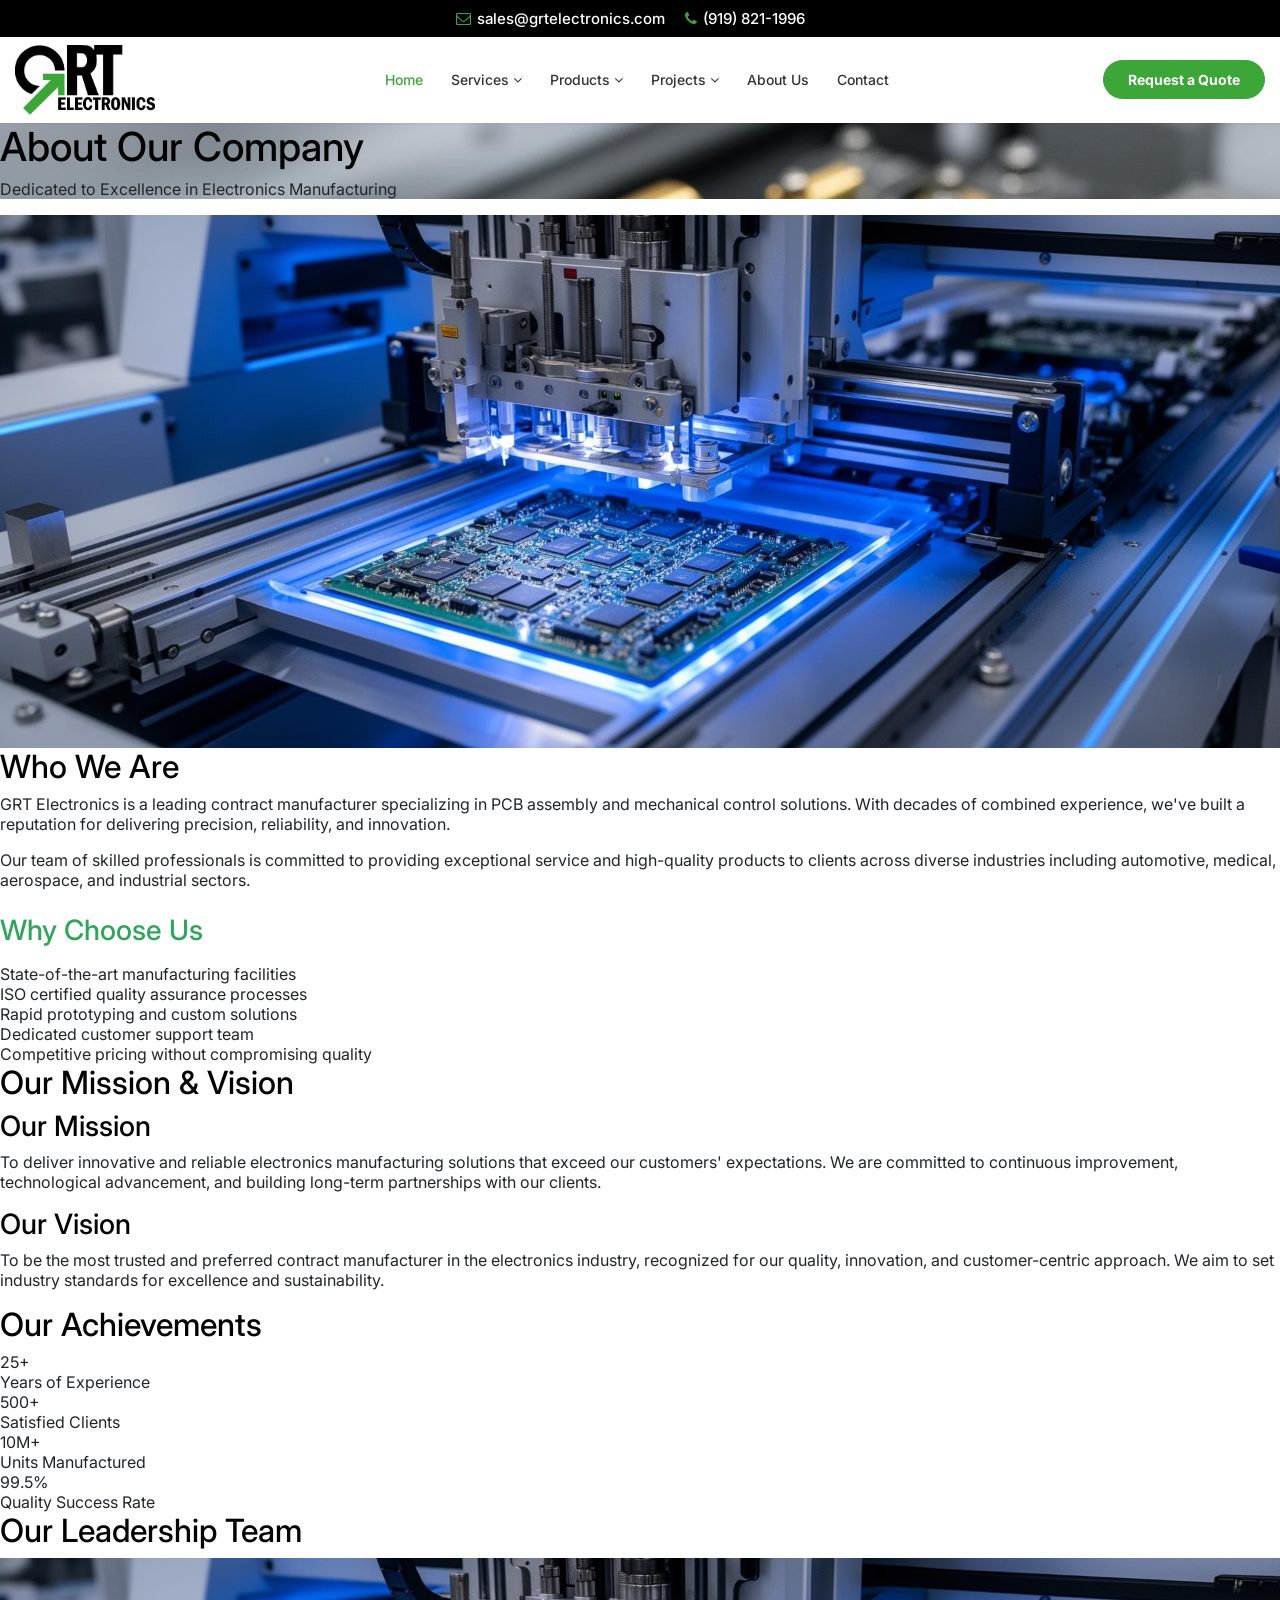
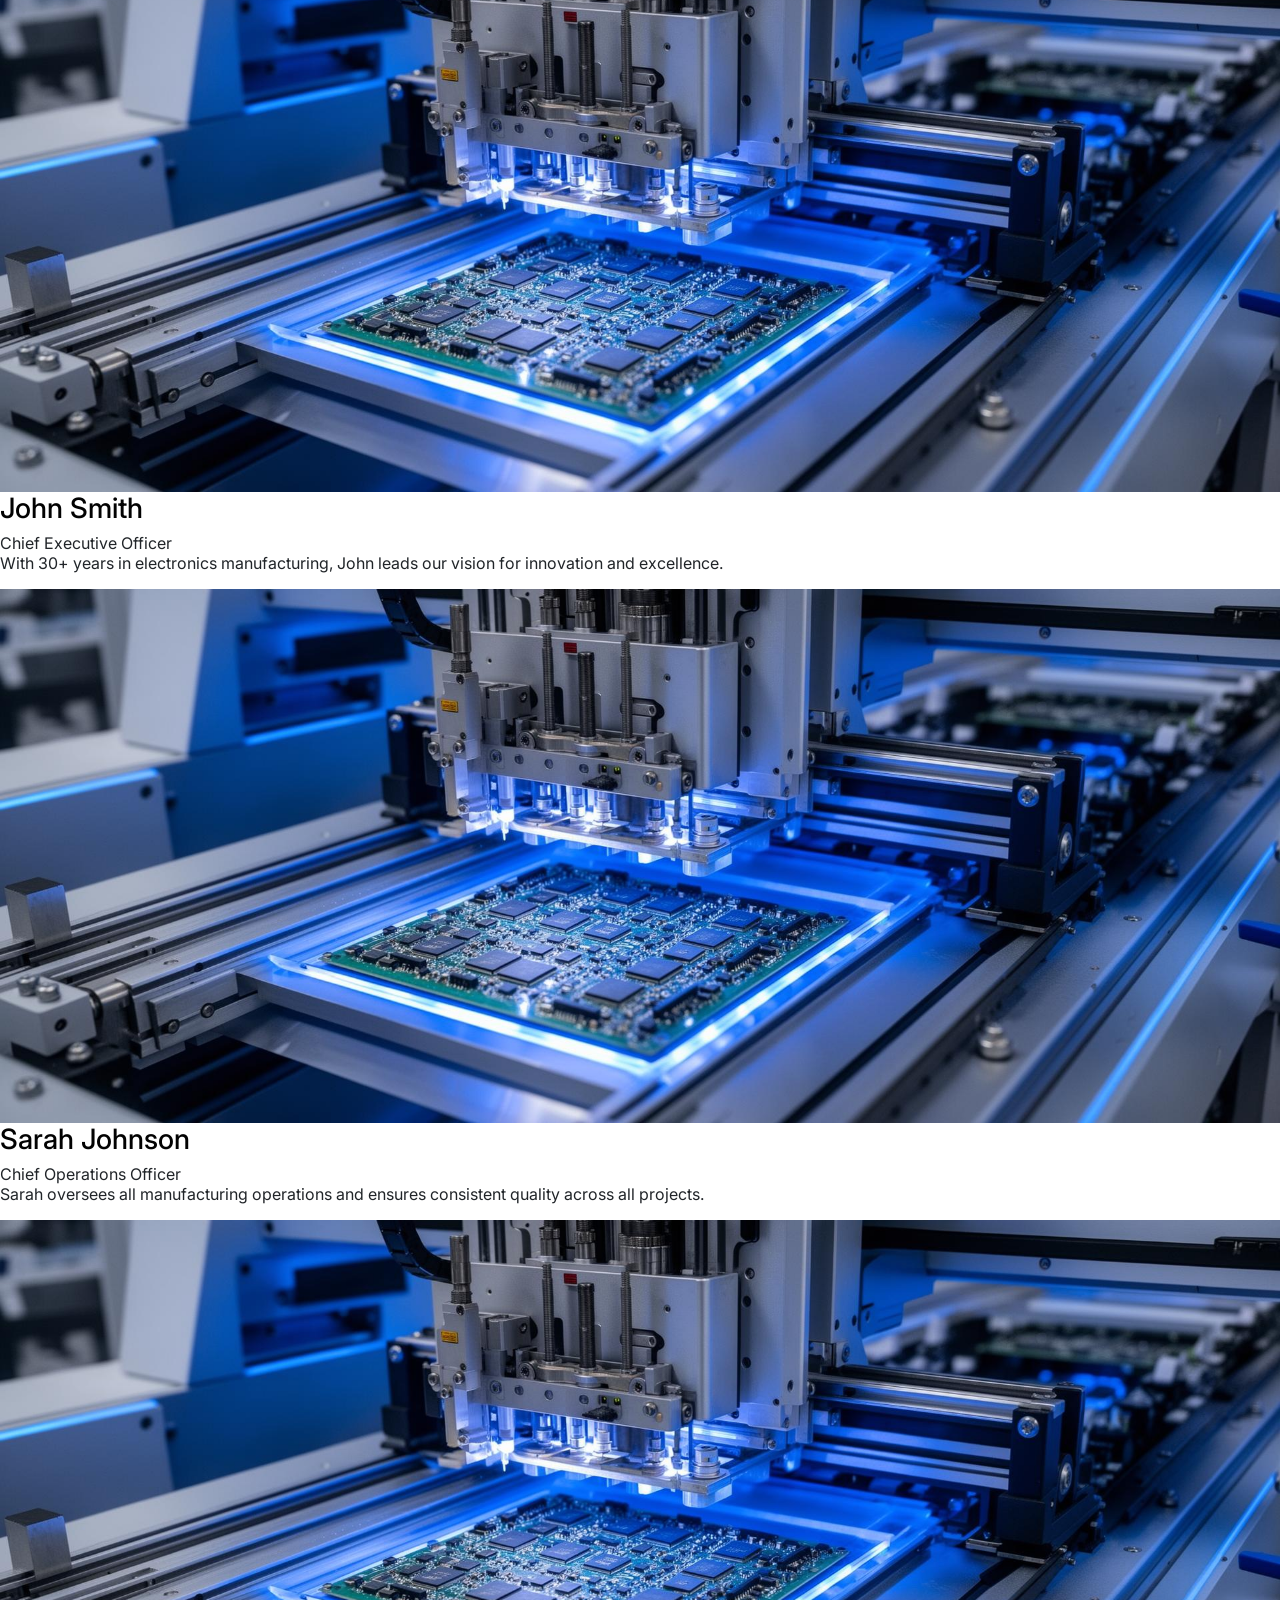
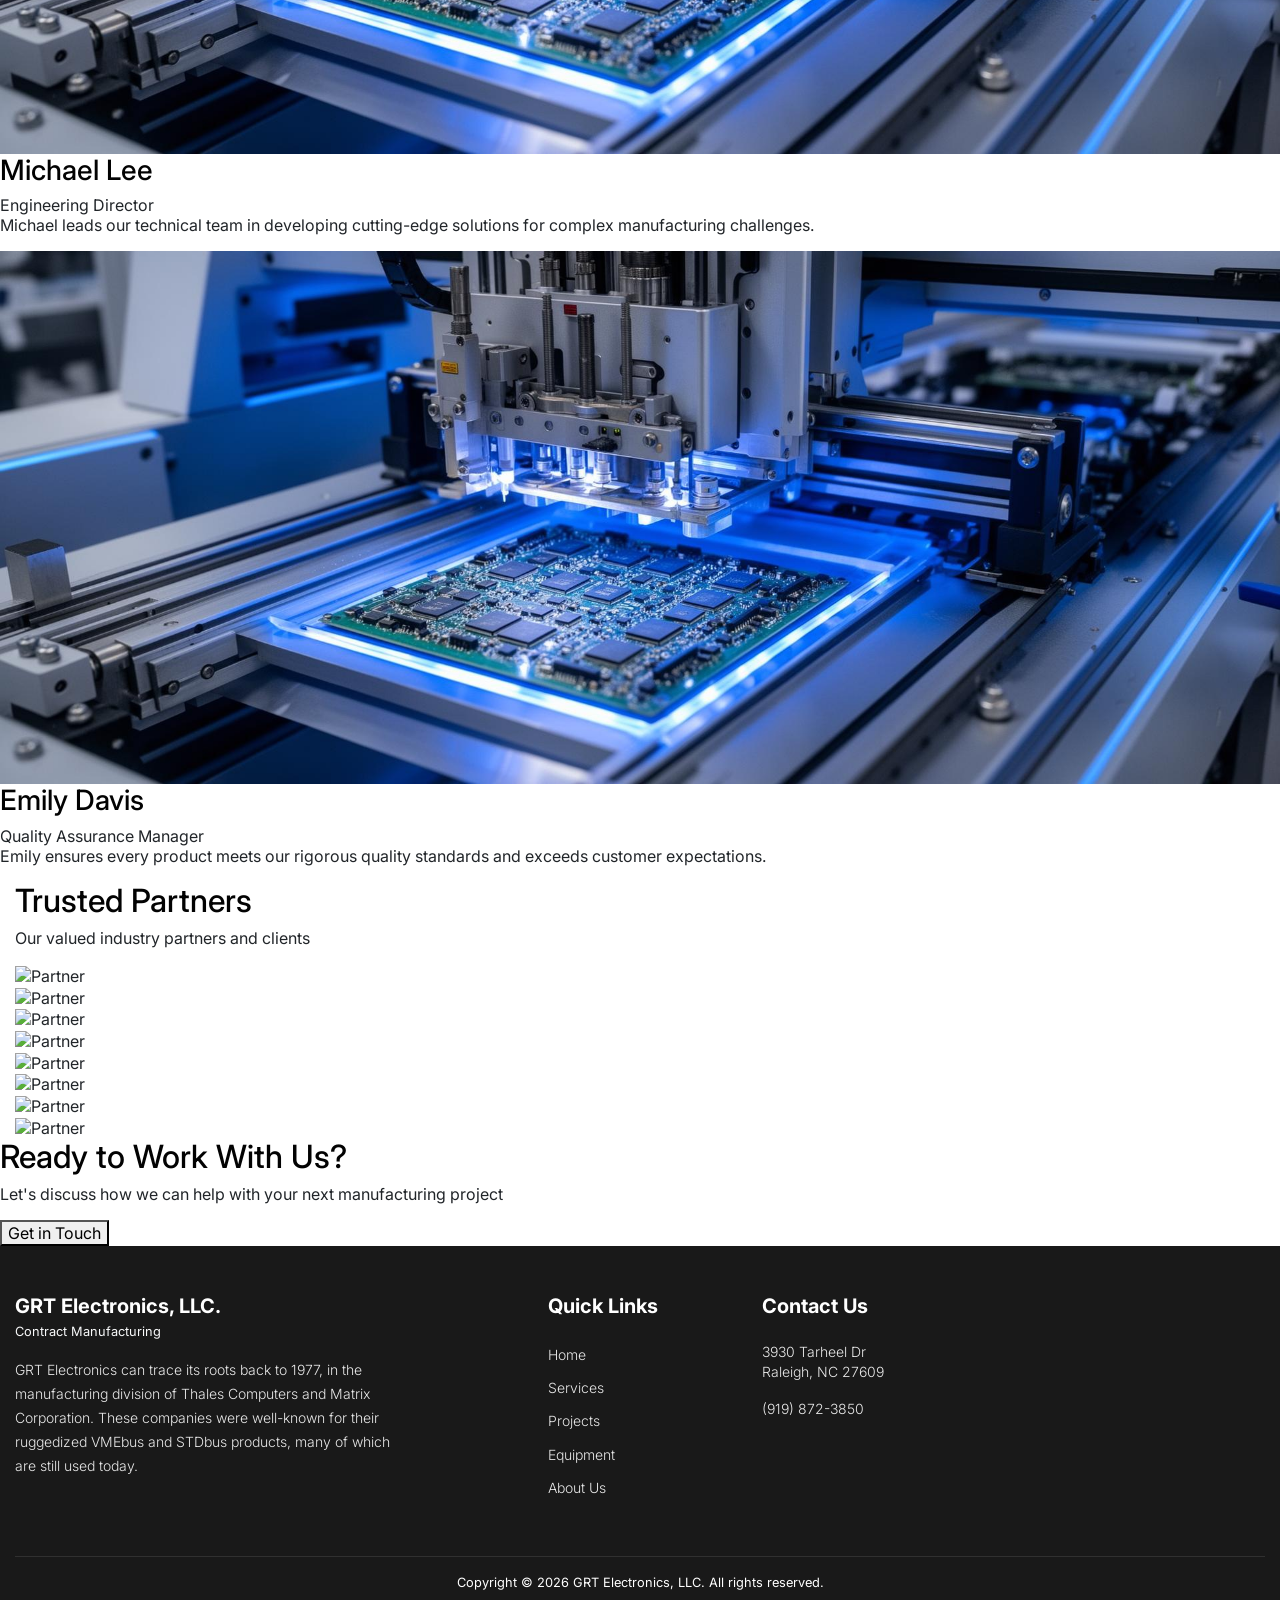
==== about.html @ 33697b23 "pages update" ====
<!DOCTYPE html>
<html lang="en">
<head>
  <meta charset="utf-8">
  <meta http-equiv="X-UA-Compatible" content="IE=edge">
  <meta name="viewport" content="width=device-width, initial-scale=1">
  <title>GRT Electronics - Contract Manufacturing</title>

  <link href="https://fonts.googleapis.com/css2?family=Figtree:ital,wght@0,300..900;1,300..900&display=swap"
    rel="stylesheet">

  <link href="https://unpkg.com/aos@2.3.1/dist/aos.css" rel="stylesheet">

  <link
    href="https://fonts.googleapis.com/css2?family=Inter:ital,opsz,wght@0,14..32,100..900;1,14..32,100..900&display=swap"
    rel="stylesheet">

  <link href="https://maxcdn.bootstrapcdn.com/bootstrap/4.0.0/css/bootstrap.min.css" rel="stylesheet">
  <link rel="stylesheet" href="https://maxcdn.bootstrapcdn.com/font-awesome/4.7.0/css/font-awesome.min.css">
  <link rel="stylesheet" type="text/css" href="https://cdn.jsdelivr.net/npm/slick-carousel@1.8.1/slick/slick.css" />
  <link rel="stylesheet" type="text/css"
    href="https://cdn.jsdelivr.net/npm/slick-carousel@1.8.1/slick/slick-theme.css" />
  <link href="assets/css/style.css" rel="stylesheet">
  <link href="assets/css/responsive.css" rel="stylesheet">
  <link href="assets/css/about.css" rel="stylesheet">

</head>
<body>
    <!-- Navigation -->
      <!-- Start header -->
  <header id="header" class="bg-white shadow-sm sticky-top">
    <div class="topbar">
      <div class="container">
        <div class="row">
          <div class="col-md-12 topbar_left_side">
            <ul class="d-flex justify-content-start">
              <li>
                <a href="#"><i class="fa fa-envelope-o" aria-hidden="true"></i> sales@grtelectronics.com</a>
              </li>
              <li>
                <a href="#"><i class="fa fa-phone" aria-hidden="true"></i> (919) 821-1996</a>
              </li>
            </ul>
          </div>
          <!-- <div class="col-md-4 d-flex justify-content-end topbar_right_side">
            <a href="#" class="">Contact Us</a>
          </div> -->
        </div>
      </div>
    </div>
    <div class="container">
      <nav class="navbar navbar-expand-lg navbar-light py-2">
        <a class="navbar-brand d-flex align-items-center p-0" href="#">
          <img src="assets/images/GRTELECTRONICSlogo.jpg" width="140" height="auto" />
        </a>
        <button class="navbar-toggler" type="button" data-toggle="collapse" data-target="#navbarNav">
          <span class="navbar-toggler-icon"></span>
        </button>
        <div class="collapse navbar-collapse" id="navbarNav">
          <ul class="navbar-nav mx-auto">
            <li class="nav-item active"><a class="nav-link" href="/">Home</a></li>
            <li class="nav-item"><a class="nav-link" href="#">Services <i class="fa fa-angle-down"></i></a></li>
            <li class="nav-item"><a class="nav-link" href="#">Products <i class="fa fa-angle-down"></i></a></li>
            <li class="nav-item"><a class="nav-link" href="#">Projects <i class="fa fa-angle-down"></i></a></li>
            <li class="nav-item"><a class="nav-link" href="/about.html">About Us</a></li>
            <li class="nav-item"><a class="nav-link" href="/contact.html">Contact</a></li>
          </ul>
          <div class="form-inline mt-2 mt-lg-0">
            <a href="#" class="btn btn-success btn-sm px-4 py-2 font-weight-bold shadow-sm custom-btn">Request
              a
              Quote</a>
          </div>
        </div>
      </nav>
    </div>
  </header>
  <!-- End Header -->

    <!-- Hero Section -->
    <section class="hero" style="background-image: url('assets/images/pcb-assembly-1.jpg');">
        <div class="hero-content">
            <h1>About Our Company</h1>
            <p>Dedicated to Excellence in Electronics Manufacturing</p>
        </div>
    </section>

    <!-- About Description Section -->
    <section class="about-description" id="about">
        <img src="assets/images/pcb-assembly-2.jpg" alt="Company office">
        <div class="about-description-content">
            <h2>Who We Are</h2>
            <p>GRT Electronics is a leading contract manufacturer specializing in PCB assembly and mechanical control solutions. With decades of combined experience, we've built a reputation for delivering precision, reliability, and innovation.</p>
            <p>Our team of skilled professionals is committed to providing exceptional service and high-quality products to clients across diverse industries including automotive, medical, aerospace, and industrial sectors.</p>
            <h3 style="color: #2fa55a; margin-top: 1.5rem; margin-bottom: 1rem;">Why Choose Us</h3>
            <ul>
                <li>State-of-the-art manufacturing facilities</li>
                <li>ISO certified quality assurance processes</li>
                <li>Rapid prototyping and custom solutions</li>
                <li>Dedicated customer support team</li>
                <li>Competitive pricing without compromising quality</li>
            </ul>
        </div>
    </section>

    <!-- Mission & Vision Section -->
    <section class="mission-vision" id="mission">
        <h2 class="section-title">Our Mission & Vision</h2>
        <div class="mission-vision-container">
            <div class="mission-card">
                <h3>Our Mission</h3>
                <p>To deliver innovative and reliable electronics manufacturing solutions that exceed our customers' expectations. We are committed to continuous improvement, technological advancement, and building long-term partnerships with our clients.</p>
            </div>
            <div class="vision-card">
                <h3>Our Vision</h3>
                <p>To be the most trusted and preferred contract manufacturer in the electronics industry, recognized for our quality, innovation, and customer-centric approach. We aim to set industry standards for excellence and sustainability.</p>
            </div>
        </div>
    </section>

    <!-- Stats Section -->
    <section class="stats">
        <h2 class="section-title">Our Achievements</h2>
        <div class="stats-container">
            <div class="stat-card">
                <div class="stat-number">25+</div>
                <div class="stat-label">Years of Experience</div>
            </div>
            <div class="stat-card">
                <div class="stat-number">500+</div>
                <div class="stat-label">Satisfied Clients</div>
            </div>
            <div class="stat-card">
                <div class="stat-number">10M+</div>
                <div class="stat-label">Units Manufactured</div>
            </div>
            <div class="stat-card">
                <div class="stat-number">99.5%</div>
                <div class="stat-label">Quality Success Rate</div>
            </div>
        </div>
    </section>

    <!-- Team Section -->
    <section class="team" id="team">
        <div class="team-container">
            <h2 class="section-title">Our Leadership Team</h2>
            <div class="team-grid">
                <div class="team-member">
                    <div class="team-member-image">
                        <img src="assets/images/pcb-assembly-2.jpg" alt="John Smith">
                    </div>
                    <h3>John Smith</h3>
                    <div class="team-member-role">Chief Executive Officer</div>
                    <p class="team-member-bio">With 30+ years in electronics manufacturing, John leads our vision for innovation and excellence.</p>
                </div>
                <div class="team-member">
                    <div class="team-member-image">
                        <img src="assets/images/pcb-assembly-2.jpg" alt="Sarah Johnson">
                    </div>
                    <h3>Sarah Johnson</h3>
                    <div class="team-member-role">Chief Operations Officer</div>
                    <p class="team-member-bio">Sarah oversees all manufacturing operations and ensures consistent quality across all projects.</p>
                </div>
                <div class="team-member">
                    <div class="team-member-image">
                        <img src="assets/images/pcb-assembly-2.jpg" alt="Michael Lee">
                    </div>
                    <h3>Michael Lee</h3>
                    <div class="team-member-role">Engineering Director</div>
                    <p class="team-member-bio">Michael leads our technical team in developing cutting-edge solutions for complex manufacturing challenges.</p>
                </div>
                <div class="team-member">
                    <div class="team-member-image">
                        <img src="assets/images/pcb-assembly-2.jpg" alt="Emily Davis">
                    </div>
                    <h3>Emily Davis</h3>
                    <div class="team-member-role">Quality Assurance Manager</div>
                    <p class="team-member-bio">Emily ensures every product meets our rigorous quality standards and exceeds customer expectations.</p>
                </div>
            </div>
        </div>
    </section>
     <!-- Logo Slider Section -->
        <section class="logo-slider-section">
            <div class="container">
                <h2>Trusted Partners</h2>
                <p class="section-subtitle">Our valued industry partners and clients</p>
                <div class="logo-slider-container">
                    <div class="logo-slider">
                        <div><img src="https://encrypted-tbn0.gstatic.com/images?q=tbn:ANd9GcSZ584acfWMPuHP7nRm1z5_Yt5zLmKyGrANsQ&s" alt="Partner"></div>
                        <div><img src="https://encrypted-tbn0.gstatic.com/images?q=tbn:ANd9GcSZ584acfWMPuHP7nRm1z5_Yt5zLmKyGrANsQ&s" alt="Partner"></div>
                        <div><img src="https://encrypted-tbn0.gstatic.com/images?q=tbn:ANd9GcSZ584acfWMPuHP7nRm1z5_Yt5zLmKyGrANsQ&s" alt="Partner"></div>
                        <div><img src="https://encrypted-tbn0.gstatic.com/images?q=tbn:ANd9GcSZ584acfWMPuHP7nRm1z5_Yt5zLmKyGrANsQ&s" alt="Partner"></div>
                        <div><img src="https://encrypted-tbn0.gstatic.com/images?q=tbn:ANd9GcSZ584acfWMPuHP7nRm1z5_Yt5zLmKyGrANsQ&s" alt="Partner"></div>
                        <div><img src="https://encrypted-tbn0.gstatic.com/images?q=tbn:ANd9GcSZ584acfWMPuHP7nRm1z5_Yt5zLmKyGrANsQ&s" alt="Partner"></div>
                        <div><img src="https://encrypted-tbn0.gstatic.com/images?q=tbn:ANd9GcSZ584acfWMPuHP7nRm1z5_Yt5zLmKyGrANsQ&s" alt="Partner"></div>
                        <div><img src="https://encrypted-tbn0.gstatic.com/images?q=tbn:ANd9GcSZ584acfWMPuHP7nRm1z5_Yt5zLmKyGrANsQ&s" alt="Partner"></div>
                    </div>
                </div>
            </div>
        </section>

    <!-- CTA Section -->
    <section class="cta-section" id="contact">
        <h2>Ready to Work With Us?</h2>
        <p>Let's discuss how we can help with your next manufacturing project</p>
        <button class="cta-button-white">Get in Touch</button>
    </section>

    <!-- Footer -->
     <!-- Start footer -->
  <footer id="footer" class="text-white pt-5">
    <div class="container" style="position: relative;">
      <div class="row">
        <div class="col-md-4 mb-4">
          <h5 class="font-weight-bold text-white mb-1">GRT Electronics, LLC.</h5>
          <p class="small text-light mb-3">Contract Manufacturing</p>
          <p class="footer-about-text">GRT Electronics can trace its roots back to 1977, in the
            manufacturing division of
            Thales Computers and
            Matrix Corporation. These companies were well-known for their ruggedized VMEbus and STDbus products, many of
            which are still used today.</p>
        </div>
        <div class="col-md-2 offset-md-1 mb-4">
          <h5 class="font-weight-bold text-white mb-4">Quick Links</h5>
          <ul class="list-unstyled small footer-links" style="line-height:1.8;">
            <li><a href="#" class="text-white ">Home</a></li>
            <li><a href="#" class="text-white  ">Services</a></li>
            <li><a href="#" class="text-white ">Projects</a></li>
            <li><a href="#" class="text-white  ">Equipment</a></li>
            <li><a href="#" class="text-white ">About Us</a></li>
          </ul>
        </div>

        <div class="col-md-2 mb-4">
          <div class="cotact-widget">
            <h5 class="font-weight-bold text-white mb-4">Contact Us</h5>
            <address>
              3930 Tarheel Dr <br>Raleigh, NC 27609
            </address>
            <p class="text-light mb-0"><a href="tel: (919) 872-3850">(919) 872-3850</a></p>
          </div>
        </div>
        <div class="col-md-3 mb-4 text-center">
          <div class="iso-logo">
            <img
              src="https://www.bowemachine.com/wp-content/uploads/2016/11/AMTIVO_ISO_9001-2015_Quality_Management_Wide.png"
              width="100%" alt="">
          </div>
        </div>
      </div>
      <div class="mt-4 pt-3 pb-3 text-center" style="border-top: 1px solid rgba(255,255,255,0.1);">
        <p class="small mb-0" style="color: #fff;">Copyright &copy; 2026 GRT Electronics, LLC. All rights reserved.</p>
      </div>
    </div>
  </footer>
  <!-- End footer -->

  <script src="https://cdnjs.cloudflare.com/ajax/libs/jquery/3.6.0/jquery.min.js"></script>
  <script src="https://cdnjs.cloudflare.com/ajax/libs/popper.js/1.12.9/umd/popper.min.js"></script>
  <script src="https://maxcdn.bootstrapcdn.com/bootstrap/4.0.0/js/bootstrap.min.js"></script>
  <script src="https://unpkg.com/aos@2.3.1/dist/aos.js"></script>
  <script type="text/javascript" src="https://cdn.jsdelivr.net/npm/slick-carousel@1.8.1/slick/slick.min.js"></script>

    <script>
        // Smooth scroll animations using Intersection Observer
        const observerOptions = {
            threshold: 0.1,
            rootMargin: '0px 0px -100px 0px'
        };

        const observer = new IntersectionObserver((entries) => {
            entries.forEach((entry) => {
                if (entry.isIntersecting) {
                    entry.target.classList.add('in-view');
                }
            });
        }, observerOptions);

        // Observe all elements with scroll-animate class
        document.querySelectorAll('.scroll-animate').forEach((el) => {
            observer.observe(el);
        });

        // Add scroll-animate class to elements that should animate on scroll
       document.addEventListener('DOMContentLoaded', () => {
        const elementsToAnimate = document.querySelectorAll(`
            .about-description-content > *:not(h2),
            .team-member,
            .stat-card,
            .mission-card,
            .vision-card
        `);

        elementsToAnimate.forEach((el) => {
            if (!el.classList.contains('scroll-animate')) {
                el.classList.add('scroll-animate');
            }
        });
    });

        // Navigation link active state
        document.querySelectorAll('nav a').forEach((link) => {
            link.addEventListener('click', (e) => {
                document.querySelectorAll('nav a').forEach((l) => l.style.color = '#fff');
                link.style.color = '#2fa55a';
            });
        });
    </script>
     <script>
        // Initialize Slick Slider with Marquee Effect
        $(document).ready(function() {
            $('.logo-slider').slick({
                infinite: true,
                slidesToShow: 6,
                slidesToScroll: 1,
                autoplay: true,
                autoplaySpeed: 0,
                speed: 5000,
                cssEase: 'linear',
                arrows: false,
                dots: false,
                responsive: [
                    {
                        breakpoint: 1024,
                        settings: {
                            slidesToShow: 4
                        }
                    },
                    {
                        breakpoint: 768,
                        settings: {
                            slidesToShow: 3
                        }
                    },
                    {
                        breakpoint: 480,
                        settings: {
                            slidesToShow: 2
                        }
                    }
                ]
            });
        });

        // Intersection Observer for Fade-in Animation        

        document.querySelectorAll('.fade-in-up').forEach(el => {
            observer.observe(el);
        });
    </script>
</body>
</html>
---- assets/css/style.css ----
body,
html {
  font-size: 16px;
  line-height: 20px;
  overflow-x: hidden;
}

body * {
  outline: none;
}


a,
a:focus,
a:hover {
  text-decoration: none;
  outline: 0;
}


a {
  -webkit-transition: all .3s ease-in 0s;
  -moz-transition: all .3s ease-in 0s;
  -ms-transition: all .3s ease-in 0s;
  -o-transition: all .3s ease-in 0s;
  transition: all .3s ease-in 0s;
}

h1,
h2,
h3,
h4,
h5,
h6 {
  margin-top: 0;
  color: #020202;
}

img {
  max-width: 100%;
}

ul {
  list-style: none;
  padding-left: 0;
  margin-bottom: 0;
}

.container {
  max-width: 1280px;
}

body {
  /* font-family: "Figtree", sans-serif; */
  font-family: "Inter", sans-serif;
}

.text-success {
  color: #3ca638 !important;
}

.btn-success {
  background-color: #3ca638;
  border-color: #3ca638;
}

.bg-success {
  background-color: #3ca638 !important;
}

.main-slider .slick-slide {
  outline: none;
}

.topbar {
  background: #000;
  padding: 0px;
  position: relative;
}

.topbar_left_side ul li a {
  color: #fff;
  font-size: 15px;
  font-weight: 500;
}

.topbar_left_side ul li {
  margin-right: 20px;
}

.topbar_left_side {
  padding-top: 8px;
  padding-bottom: 8px;
  text-align: center;
  justify-content: center;
  display: flex;
}

.topbar_right_side a {
  background: #000000;
  color: #fff;
  display: flex;
  align-items: center;
  padding: 0px 20px;
  font-size: 14px;
}

.topbar_left_side ul li a i {
  color: #3ca638;
  margin-right: 2px;
}


nav.navbar {
  padding-left: 0;
  padding-right: 0;
}

.topbar_right_side a:hover {
  background: #3ca638;
}

.btn.custom-btn {
  border-radius: 30px;
  transition: all 0.3s ease;
}

.btn-outline-light.custom-btn:hover {
  background-color: #3ca638;
  border-color: #3ca638;
  color: #fff;
}

.slider-content p.lead {
  font-size: 18px;
  line-height: 26px;
  margin: 0 auto;
}

.pb-60 {
  padding-bottom: 60px;
}

.pt-60 {
  padding-top: 60px;
}

.text-muted {
  color: rgb(64, 64, 64) !important;
}

header#header {
  box-shadow: 0px 0px 3px rgb(0 0 0 / 12%);
}

.slider-item-bg {
  background-size: cover;
  background-position: center;
  padding: 180px 0;
  position: relative;
  min-height: calc(100vh - 85px);
  display: flex;
  align-items: center;
}

.slider-content h1 {
  color: #fff;
}

.slider-item-bg::after {
  content: '';
  position: absolute;
  top: 0;
  left: 0;
  right: 0;
  bottom: 0;
  background: rgba(0, 0, 0, 0.5);
}

.slider-content {
  position: relative;
  z-index: 2;
  max-width: 930px;
  text-align: center;
}

.card-icon-wrapper {
  display: inline-flex;
  align-items: center;
  justify-content: center;
  width: 64px;
  height: 64px;
  margin-bottom: 20px;
}

ul.check-list li {
  margin-bottom: 12px;
}

.partner-logo-box {
  background-color: white;
  padding: 8px 8px;
  font-weight: bold;
  border: 1px solid #f8f9fa;
  box-shadow: 0 1px 16px rgba(0, 0, 0, .025);
  border-radius: 12px;
  color: #555;
  min-height: 100px;
  display: flex;
  align-items: center;
  justify-content: center;
  margin-bottom: 12px;
}

.partner-item.slick-slide p {
  margin-bottom: 0;
  font-size: 16px;
  font-weight: 500;
  color: #000;
}

.project-card:hover {
  transform: translateY(-5px) !important;
  transition: transform 0.3s ease !important;
  box-shadow: 0 .5rem 1rem rgba(0, 0, 0, .15) !important;
}

.card {
  transition: transform 0.3s ease, box-shadow 0.3s ease;
}

.navbar-light .navbar-nav .nav-link {
  color: #333;
  font-weight: 500;
  font-size: 14px;
  margin: 0 6px;
}

.navbar-light .navbar-nav .nav-link:hover,
.navbar-light .navbar-nav .nav-item.active .nav-link {
  color: #3ca638;
}

.slick-prev:before,
.slick-next:before {
  display: none;
}

.slick-prev,
.slick-next {
  width: 40px;
  height: 40px;
  background: rgba(0, 0, 0, 0.3);
  border-radius: 50%;
  display: flex !important;
  align-items: center;
  justify-content: center;
  font-size: 24px;
}

.slick-prev:hover,
.slick-next:hover,
.slick-prev:focus,
.slick-next:focus {
  background: rgba(0, 0, 0, 0.6);
}

.slick-dots {
  bottom: 20px;
}

.slick-dots li button:before {
  color: white;
  font-size: 12px;
  opacity: 0.5;
}

.slick-dots li.slick-active button:before {
  color: #3ca638;
  opacity: 1;
}

.section-header h2 {
  font-size: 36px;
}

.slick-dots li {
  margin: 0 2px;
}

.service-card p {
  line-height: 22px;
  font-size: 15px;
}

.service-card h3 {
  font-size: 24px;
}

.service-card:hover {
  transform: translateY(-5px) !important;
  transition: all 0.3s !important;
  box-shadow: 0 .5rem 1rem rgba(0, 0, 0, .15) !important;
  /* background: #3ca638; */
}

/* .service-card:hover h3,
.service-card:hover p {
  color: #fff !important;
}

.service-card:hover i {
  color: #fff !important;
} */

.service-card {
  border-radius: 12px;
}

.project-card h3 {
  font-size: 24px;
}

.project-card p {
  font-size: 14px;
}

.project-card ul li {
  font-size: 14px;
  margin-bottom: 3px;
}

.project-card {
  border-radius: 12px;
  overflow: hidden;
}

.main-slider {
  margin-bottom: 0 !important;
}

.section-header p {
  line-height: 22px;
}

.electrical-image img {
  border-radius: 16px;
}

.electrical-content ul li {
  position: relative;
  padding-left: 16px;
  font-size: 15px;
}

.electrical-content ul li:before {
  height: 6px;
  width: 6px;
  border-radius: 50%;
  background-color: #3ca638;
  margin-right: 10px;
  content: "";
  position: absolute;
  left: 0;
  top: 6px;
}

/* .features-section {
  background: url(http://grtelectronics.com/WhiteCircuit.png);
  position: relative;
} */

.features-section:before {
  content: "";
  position: absolute;
  left: 0;
  right: 0;
  top: 0;
  bottom: 0;
  background: #000;
  opacity: 0.7;
}

.partners-slider .slick-track {
  display: flex !important;
  align-items: center !important;
}

.partners-slider img {
  max-width: 140px;
  margin: 0 auto;
  opacity: 0.6;
  filter: grayscale(100%);
  transition: all 0.3s ease;
}

.partners-slider img:hover {
  opacity: 1;
  filter: grayscale(0%);
}

.partners-slider .slick-slide {
  padding: 0 15px;
  outline: none;
}

.blog-grid h3 {
  font-size: 24px;
}

.blog-grid {
  border-radius: 12px;
}

.blog-grid:hover {
  transform: translateY(-5px) !important;
  transition: all 0.3s !important;
  box-shadow: 0 .5rem 1rem rgba(0, 0, 0, .15) !important;
  /* background: #3ca638; */
}

.blog-grid p {
  font-size: 14px;
}

.features-section h3 {
  font-size: 20px;
}

.features-section p {
  font-size: 14px;
}

.features-section .card {
  border-radius: 12px;
}

.service-card .card-body {
  display: flex;
  padding: 0;
  text-align: left;
}

.service-content {
  margin-left: 20px;
}

/*.features-inner-box {
  background: #3ca638;
  padding: 50px;
  border-radius: 24px;
  position: relative;
}*/

.features-inner-box>.mb-4 {
  margin-bottom: 0 !important;
}

.footer-about-text {
  font-size: 14px;
  opacity: 0.9;
  font-weight: 300;
  line-height: 24px;
}

.footer-links li a {
  opacity: 0.9;
  font-weight: 300;
  font-size: 14px;
}

.footer-links li {
  margin-bottom: 8px;
}

.footer-links li a:hover {
  color: #fff !important;
}

#footer {
  background-image: url(https://images.unsplash.com/photo-1517420704952-d9f39e95b43e?ixlib=rb-4.0.3&auto=format&fit=crop&w=1920&q=80);
  background-size: cover;
  background-position: center;
  position: relative;
}

#footer::before {
  content: "";
  position: absolute;
  top: 0;
  left: 0;
  right: 0;
  bottom: 0;
  background: rgba(0, 0, 0, 0.9);
}

.cotact-widget address {
  opacity: 0.9;
  font-weight: 300;
  font-size: 14px;
}

.cotact-widget p a {
  font-size: 14px;
  opacity: 0.9;
  font-weight: 300;
  color: #fff;
}

.main-slider-wrap {
  position: relative;
}

.iso-logo.hero-iso-logo {
  position: absolute;
  top: 8px;
  right: 8px;
}

.iso-logo.hero-iso-logo img {
  max-width: 184px;
}

.iso-logo img {
  max-width: 220px;
}

.iso-logo {
  float: right;
}

.features-section {
  background: url(../images/pcb-assembly-3.jpg);
  position: relative;
  padding: 60px 0px;
  background-size: cover;
  background-position: center;
}

.blog-grid .card-img-top {
  border-radius: 12px;
}
---- assets/css/responsive.css ----
/********************** Media Query *********************************/
@media (max-width:1199px) {}

@media (max-width: 991px) {
    .slider-item-bg {
        padding: 180px 0;
        min-height: 1px;
    }
}


@media (max-width: 767px) {}

@media (max-width: 580px) {
    .slider-content .btn {
        display: block;
        width: 100%;
        margin-right: 0 !important;
        margin-bottom: 15px;
    }

    .section-header h2 {
        font-size: 28px;
    }

    .iso-logo {
        float: left;
    }

    .slider-content h1 {
        font-size: 36px;
    }

    .topbar_right_side {
        display: none !important;
    }

    .navbar-nav li.nav-item.d-none {
        display: block !important;
    }
}

@media (max-width: 520px) {}

@media (max-width: 360px) {}
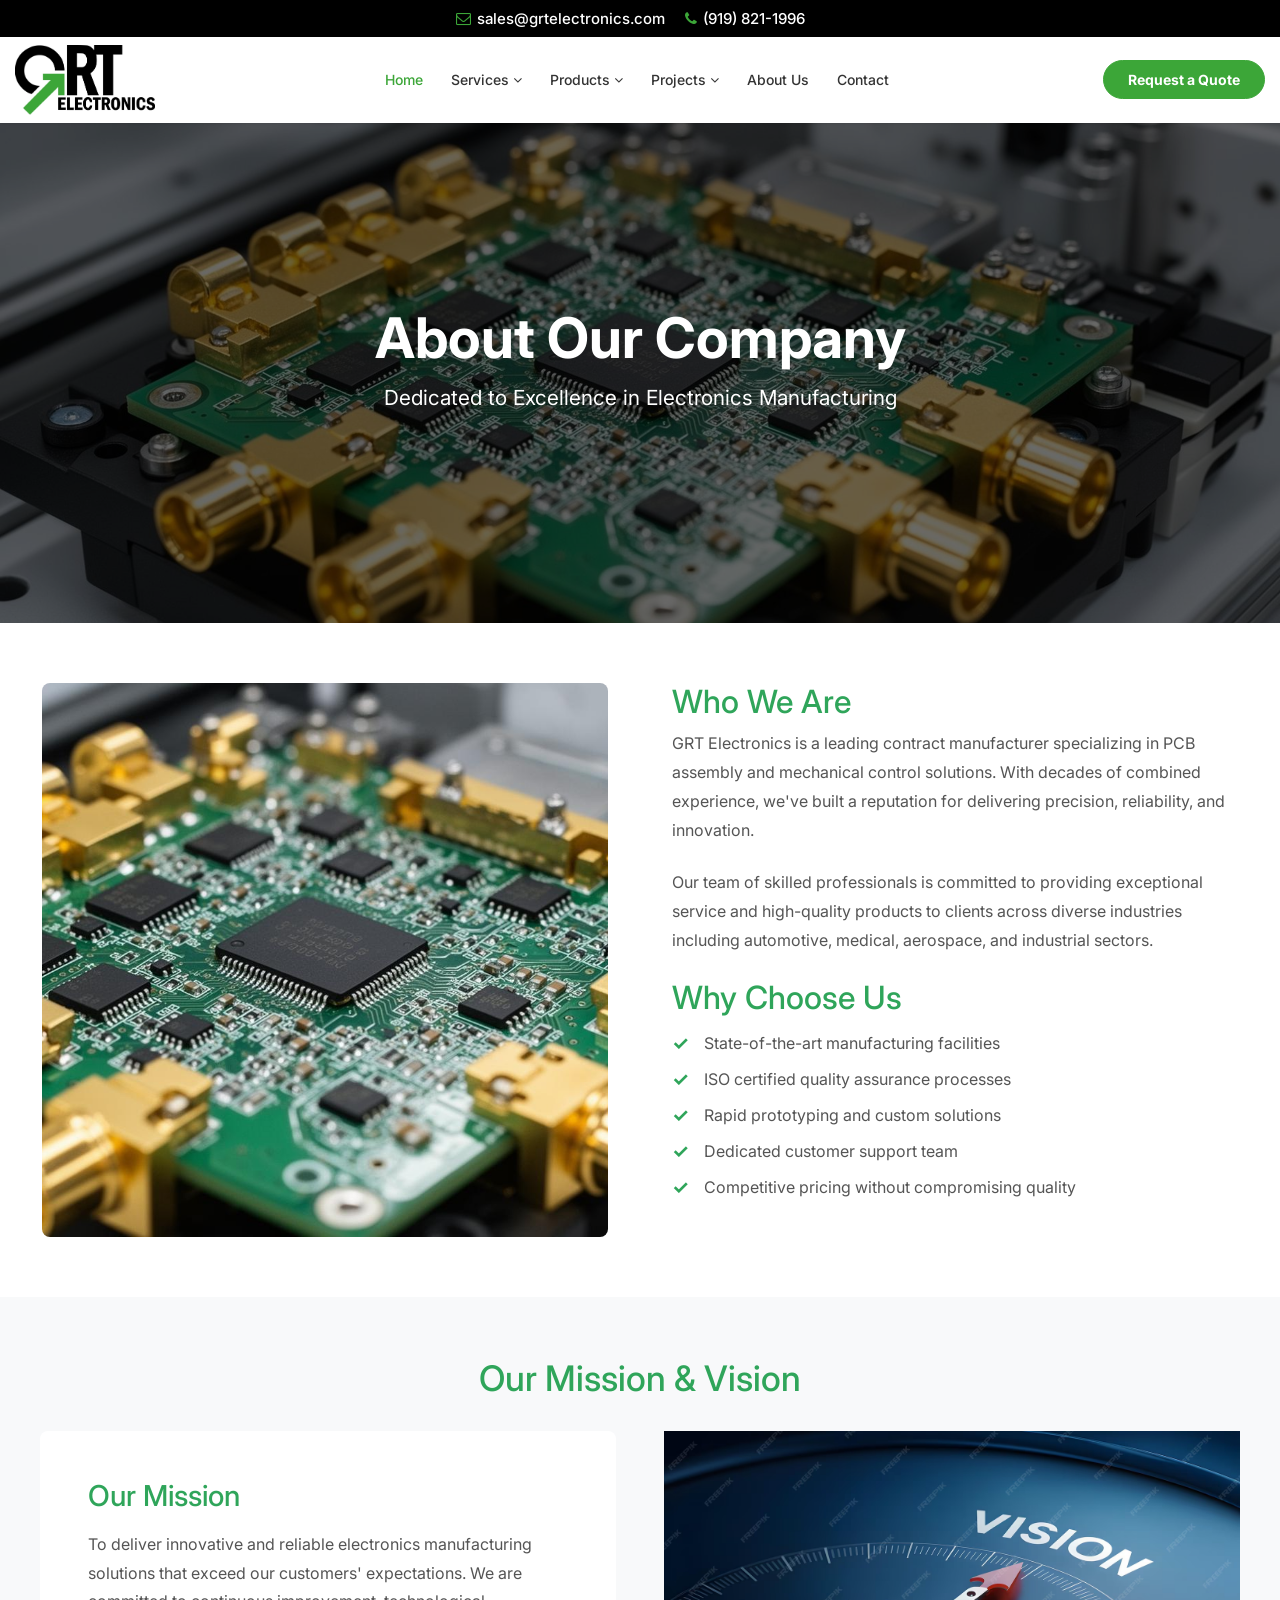
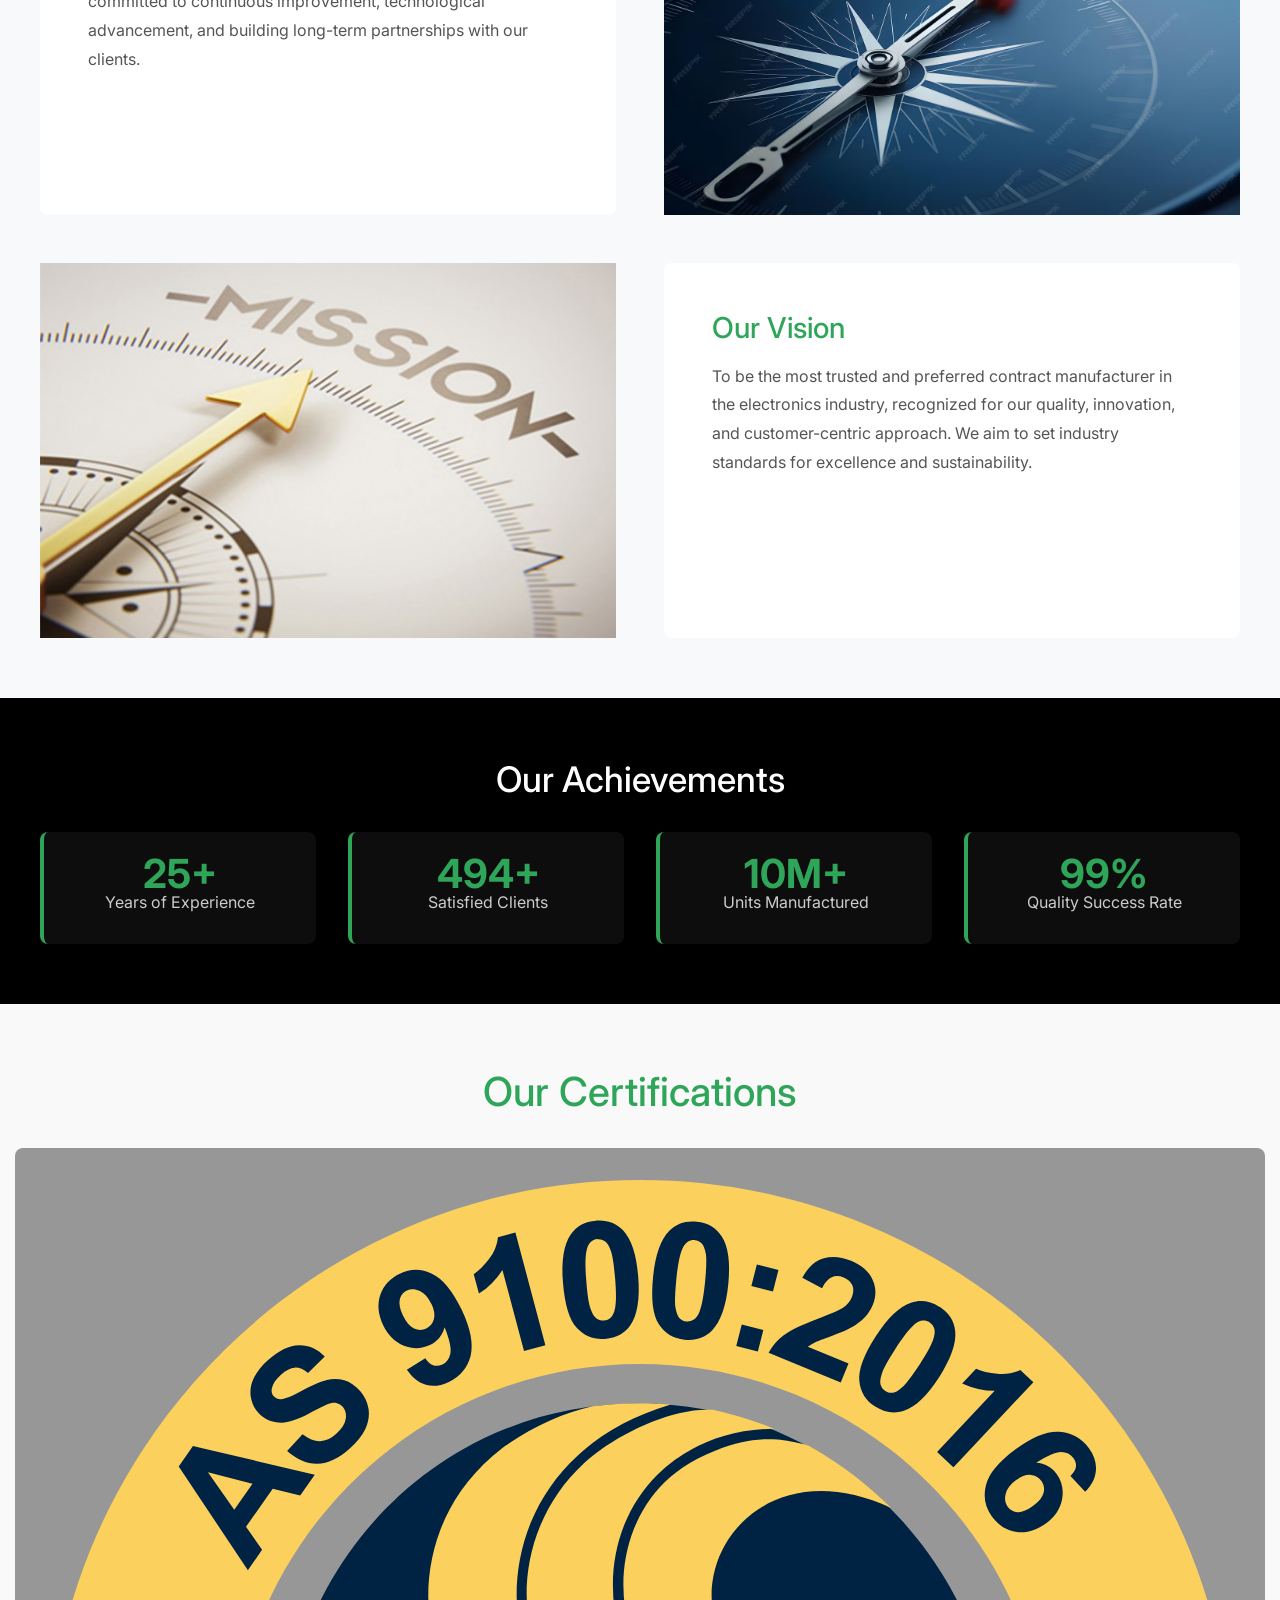
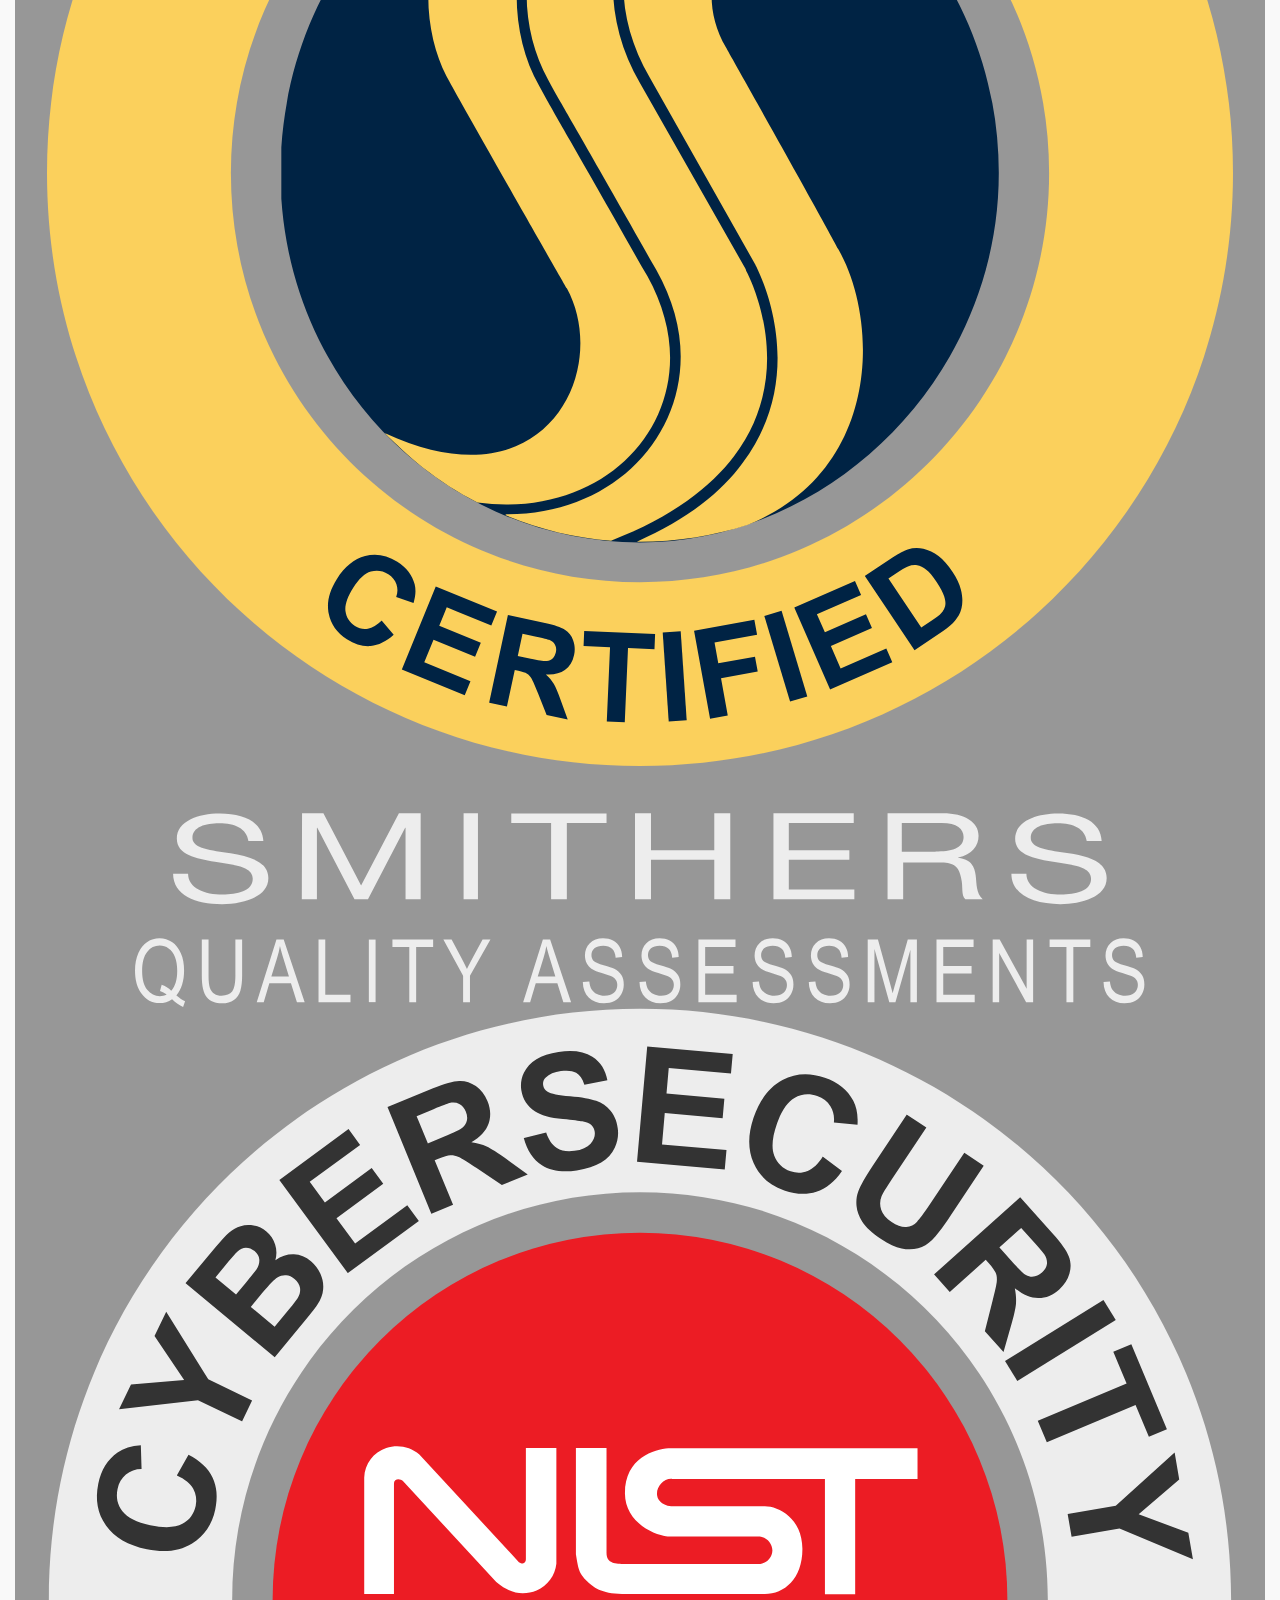
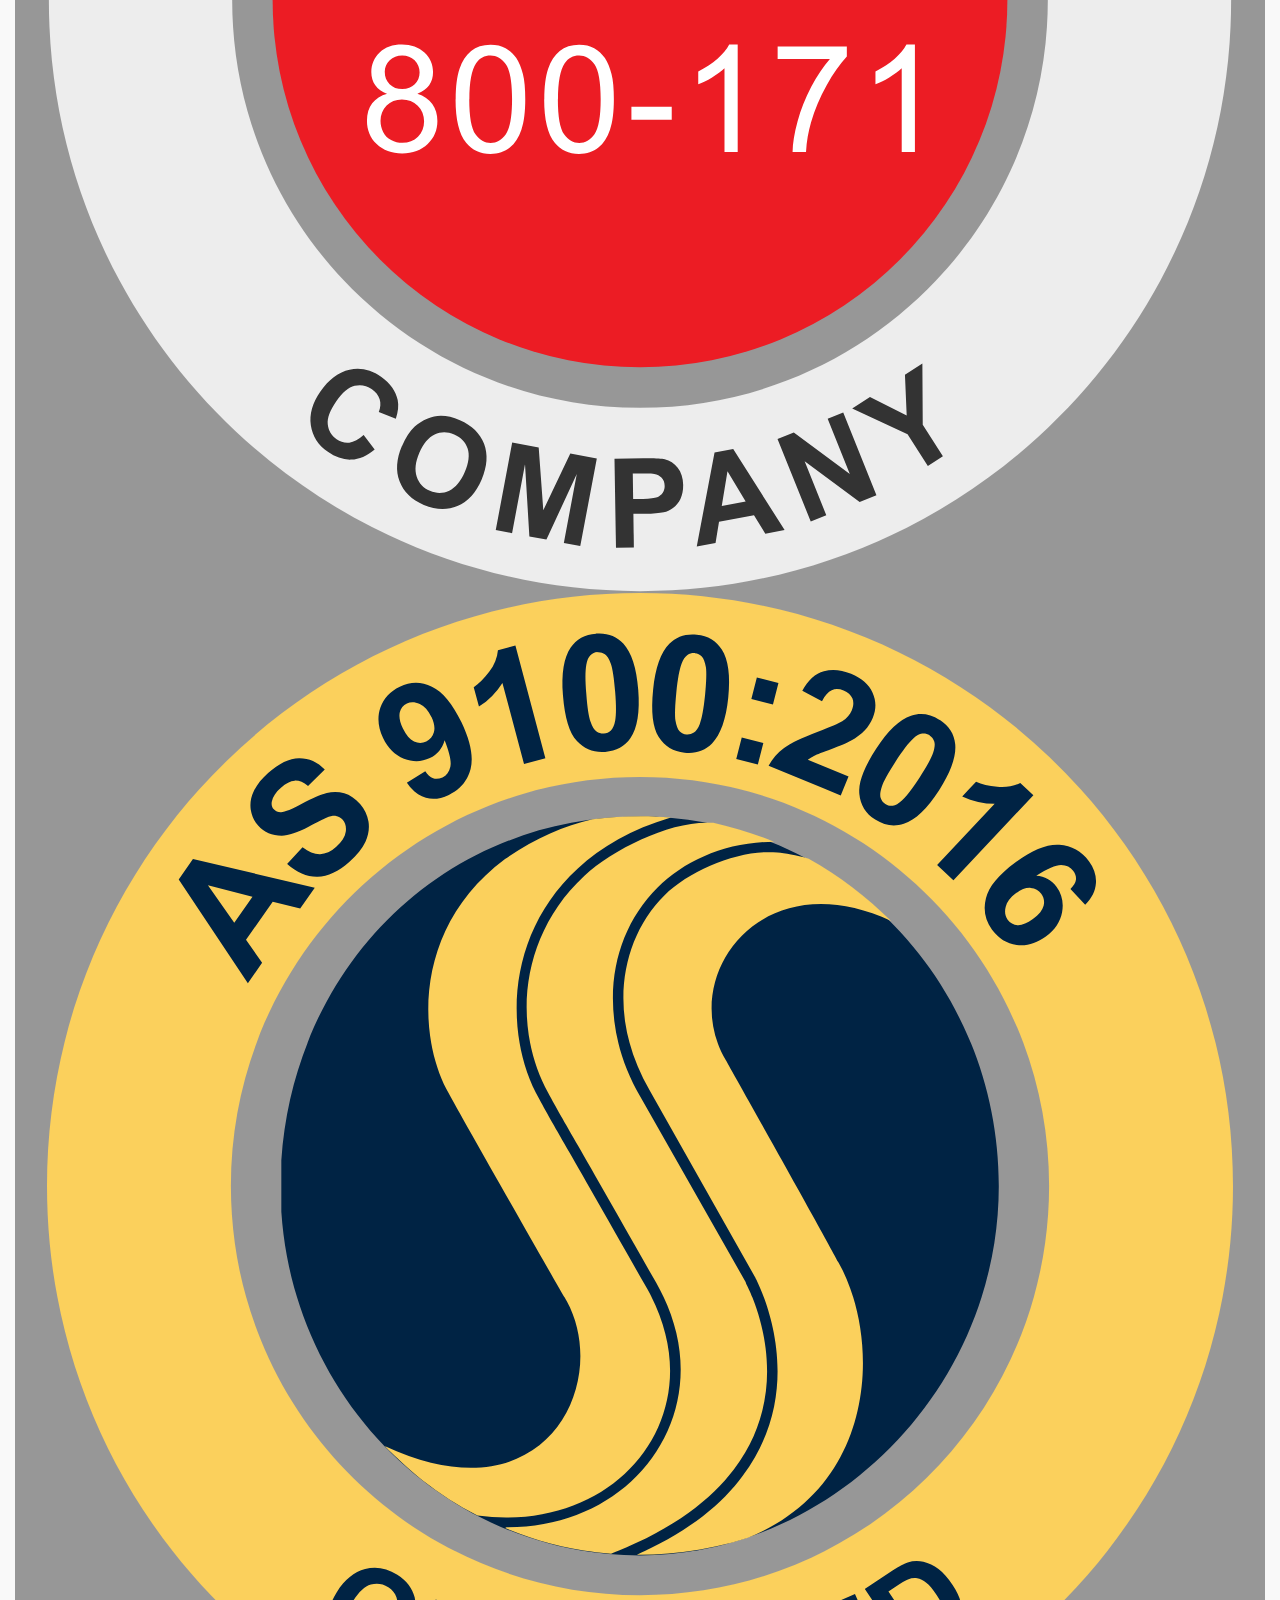
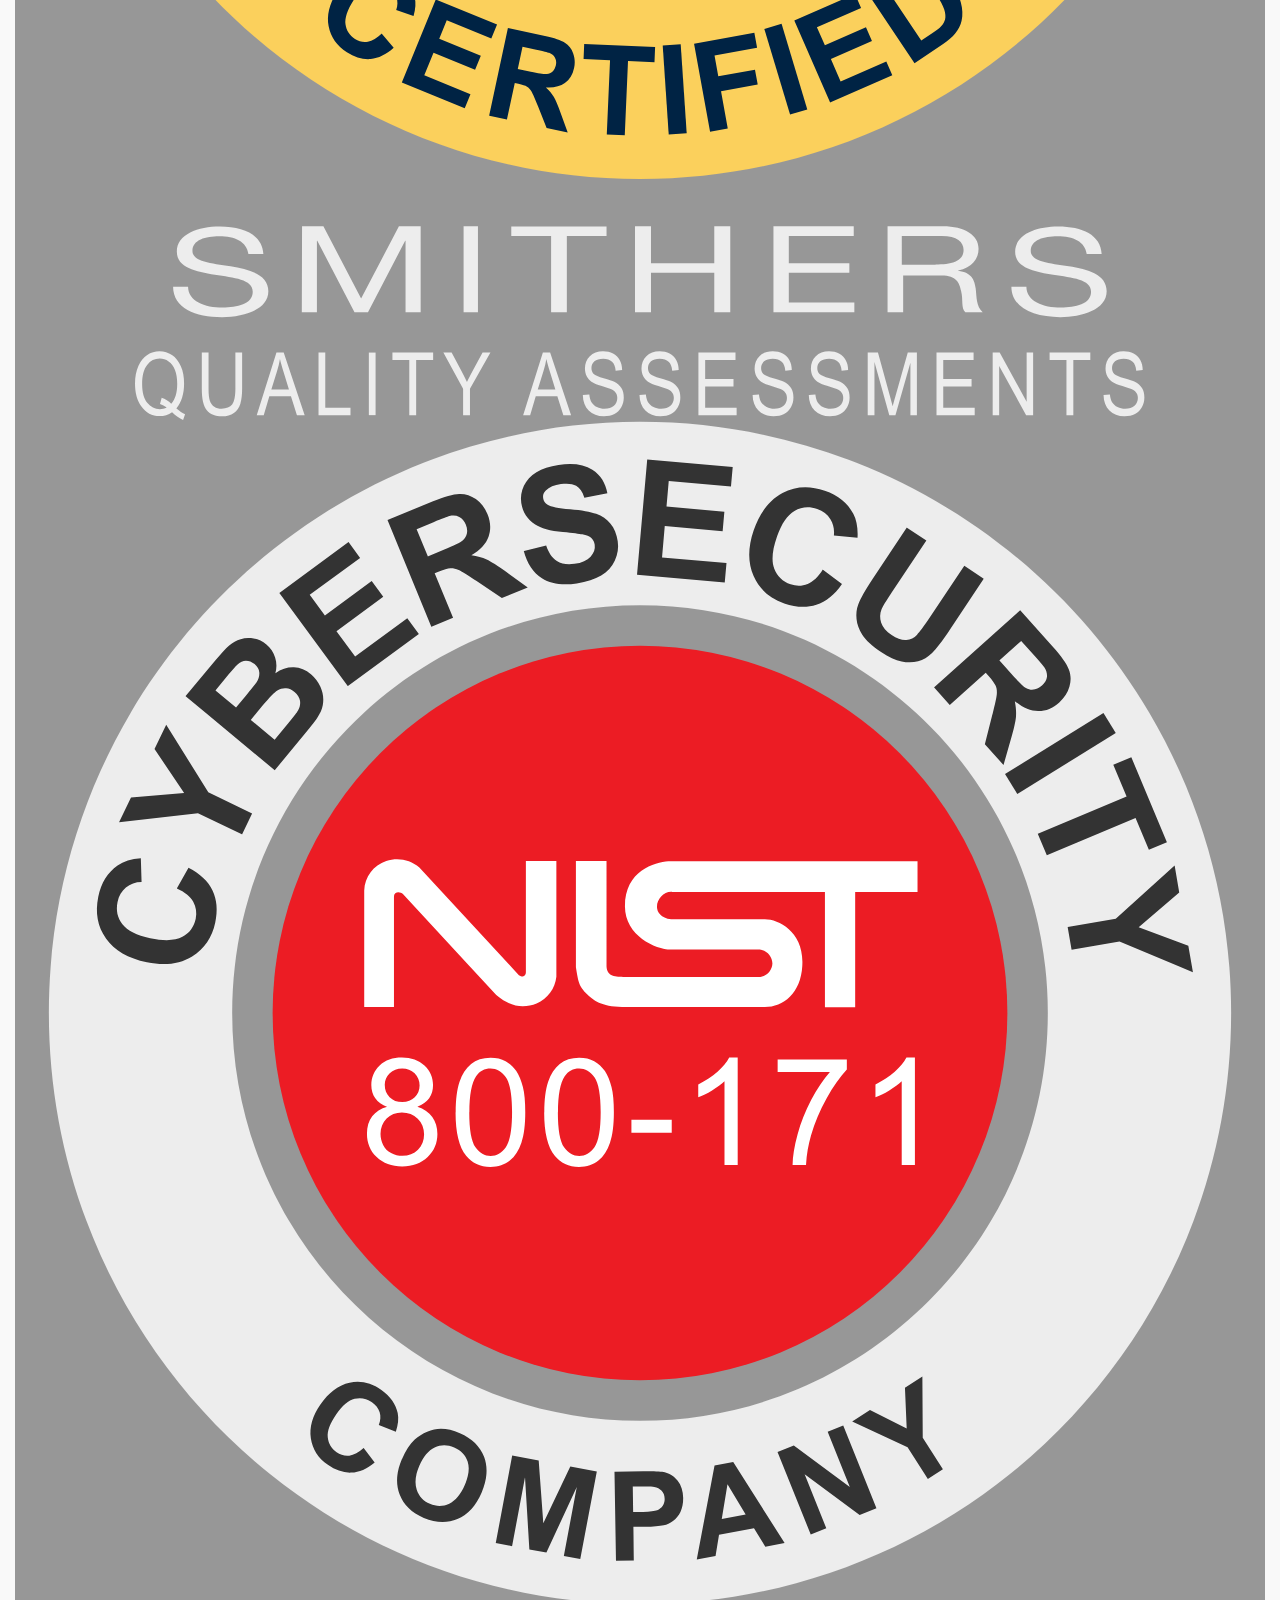
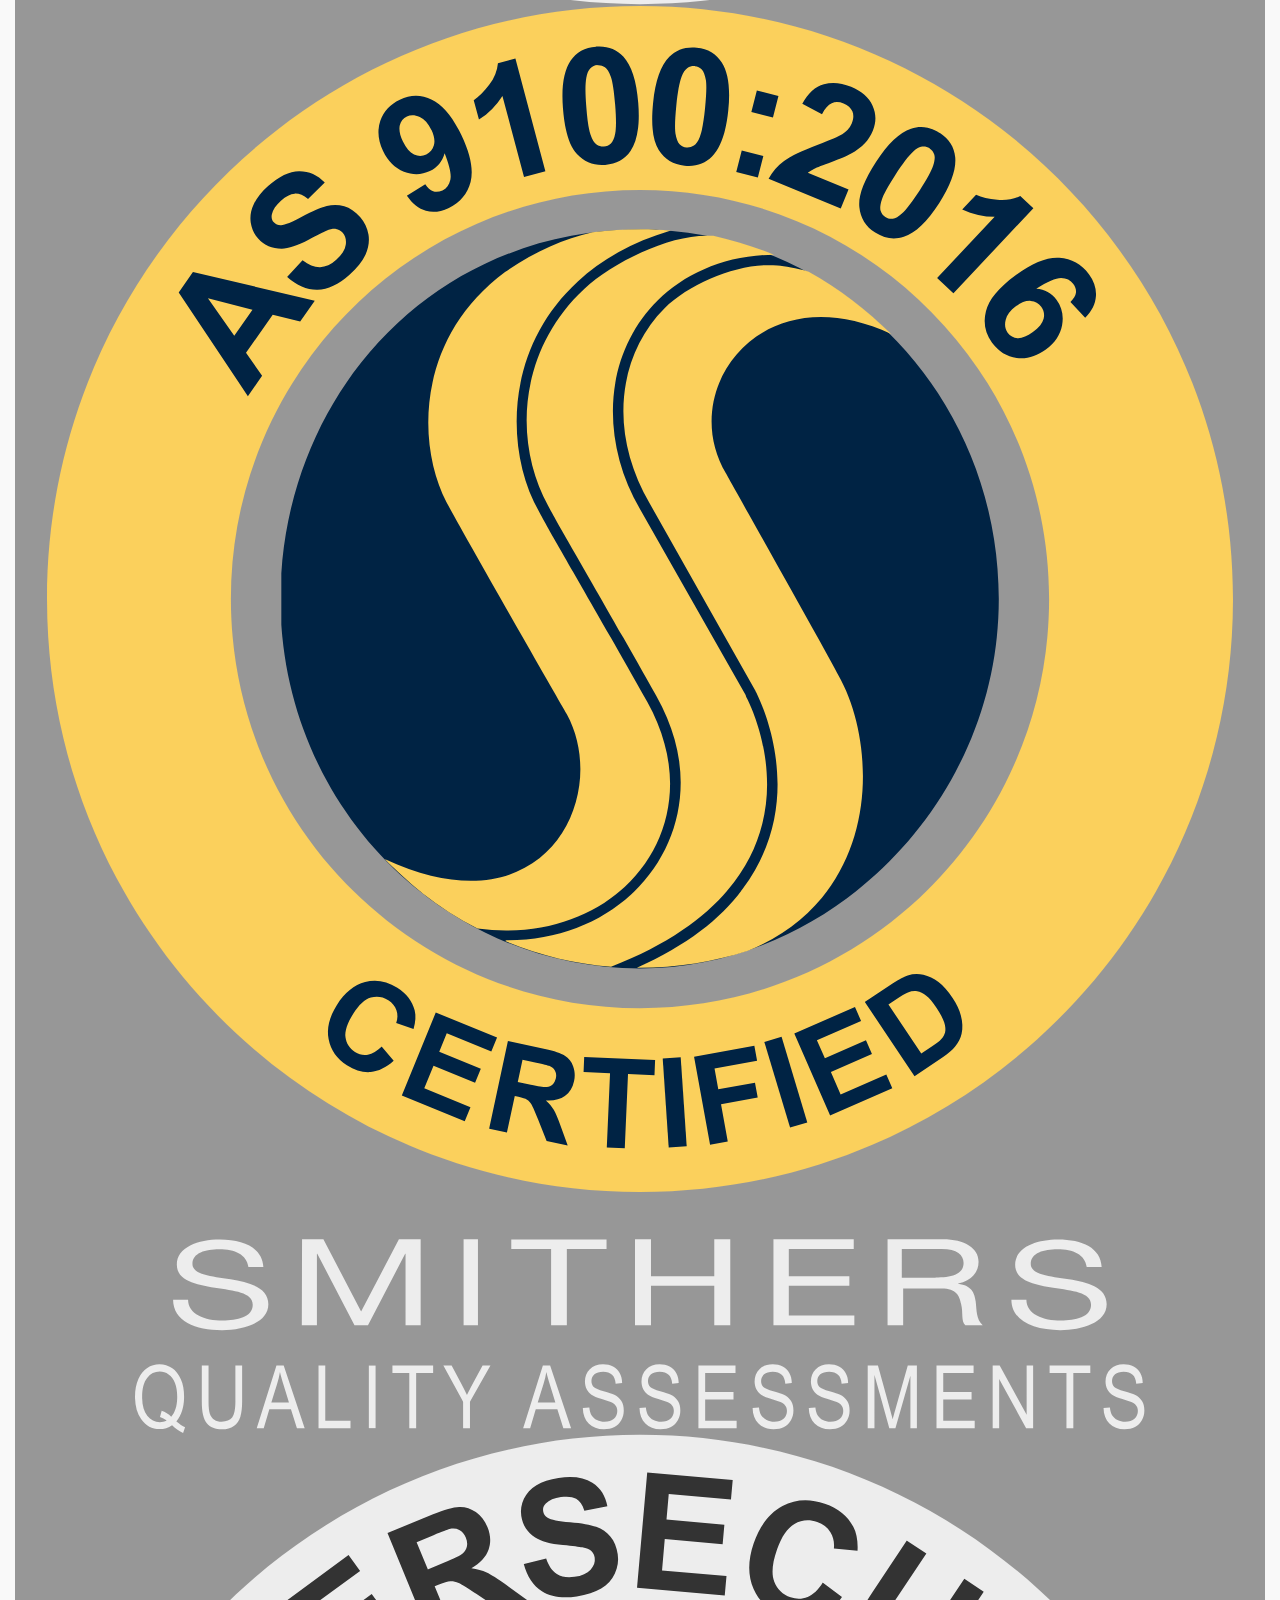
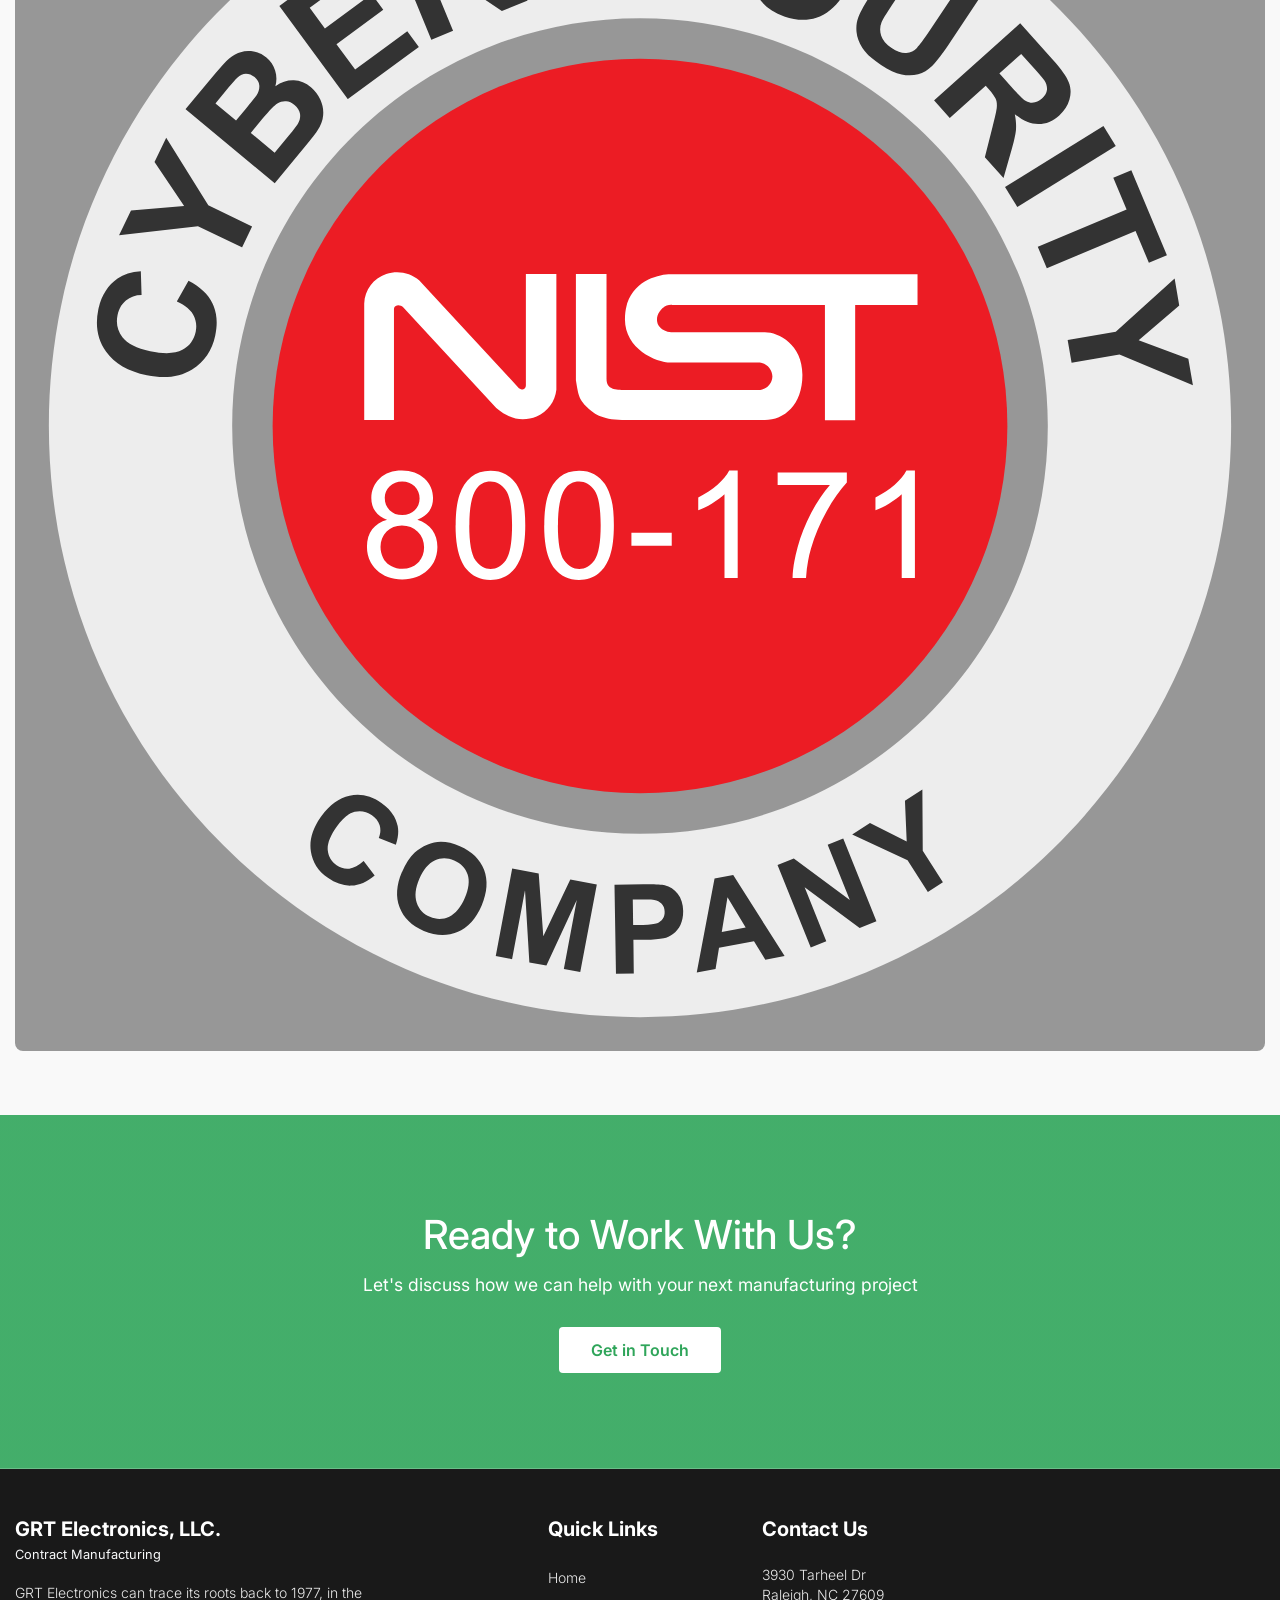
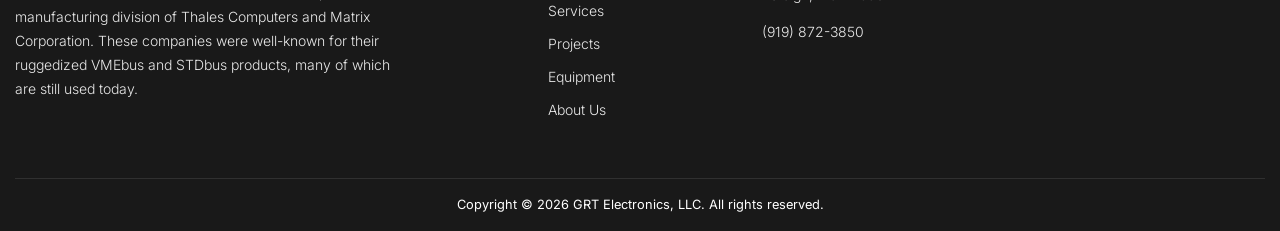
==== commit 578b842f: "update the about page section and images and slider" ====
--- a/about.html
+++ b/about.html
@@ -86,12 +86,12 @@
 
     <!-- About Description Section -->
     <section class="about-description" id="about">
-        <img src="assets/images/pcb-assembly-2.jpg" alt="Company office">
-        <div class="about-description-content">
+        <img src="assets/images/pcb-assembly-1.jpg" alt="Company office" class="about_img">
+        <div class="about-description-content aos-init aos-animate" data-aos="fade-up" data-aos-duration="1000">
             <h2>Who We Are</h2>
             <p>GRT Electronics is a leading contract manufacturer specializing in PCB assembly and mechanical control solutions. With decades of combined experience, we've built a reputation for delivering precision, reliability, and innovation.</p>
             <p>Our team of skilled professionals is committed to providing exceptional service and high-quality products to clients across diverse industries including automotive, medical, aerospace, and industrial sectors.</p>
-            <h3 style="color: #2fa55a; margin-top: 1.5rem; margin-bottom: 1rem;">Why Choose Us</h3>
+            <h2>Why Choose Us</h2>            
             <ul>
                 <li>State-of-the-art manufacturing facilities</li>
                 <li>ISO certified quality assurance processes</li>
@@ -103,18 +103,25 @@
     </section>
 
     <!-- Mission & Vision Section -->
-    <section class="mission-vision" id="mission">
+    <section class="mission-vision aos-init aos-animate" data-aos="fade-up" data-aos-duration="1000" id="mission">
         <h2 class="section-title">Our Mission & Vision</h2>
         <div class="mission-vision-container">
             <div class="mission-card">
                 <h3>Our Mission</h3>
                 <p>To deliver innovative and reliable electronics manufacturing solutions that exceed our customers' expectations. We are committed to continuous improvement, technological advancement, and building long-term partnerships with our clients.</p>
             </div>
+            <div class="mission-img">
+                <img src="assets/images/with-vision.avif" alt="Mission Image">                
+            </div>
+            <div class="vision-img">
+                <img src="assets/images/Mission.jpg" alt="Mission Image">  
+            </div>
             <div class="vision-card">
                 <h3>Our Vision</h3>
                 <p>To be the most trusted and preferred contract manufacturer in the electronics industry, recognized for our quality, innovation, and customer-centric approach. We aim to set industry standards for excellence and sustainability.</p>
             </div>
         </div>
+        
     </section>
 
     <!-- Stats Section -->
@@ -140,65 +147,23 @@
         </div>
     </section>
 
-    <!-- Team Section -->
-    <section class="team" id="team">
-        <div class="team-container">
-            <h2 class="section-title">Our Leadership Team</h2>
-            <div class="team-grid">
-                <div class="team-member">
-                    <div class="team-member-image">
-                        <img src="assets/images/pcb-assembly-2.jpg" alt="John Smith">
-                    </div>
-                    <h3>John Smith</h3>
-                    <div class="team-member-role">Chief Executive Officer</div>
-                    <p class="team-member-bio">With 30+ years in electronics manufacturing, John leads our vision for innovation and excellence.</p>
-                </div>
-                <div class="team-member">
-                    <div class="team-member-image">
-                        <img src="assets/images/pcb-assembly-2.jpg" alt="Sarah Johnson">
-                    </div>
-                    <h3>Sarah Johnson</h3>
-                    <div class="team-member-role">Chief Operations Officer</div>
-                    <p class="team-member-bio">Sarah oversees all manufacturing operations and ensures consistent quality across all projects.</p>
-                </div>
-                <div class="team-member">
-                    <div class="team-member-image">
-                        <img src="assets/images/pcb-assembly-2.jpg" alt="Michael Lee">
-                    </div>
-                    <h3>Michael Lee</h3>
-                    <div class="team-member-role">Engineering Director</div>
-                    <p class="team-member-bio">Michael leads our technical team in developing cutting-edge solutions for complex manufacturing challenges.</p>
-                </div>
-                <div class="team-member">
-                    <div class="team-member-image">
-                        <img src="assets/images/pcb-assembly-2.jpg" alt="Emily Davis">
-                    </div>
-                    <h3>Emily Davis</h3>
-                    <div class="team-member-role">Quality Assurance Manager</div>
-                    <p class="team-member-bio">Emily ensures every product meets our rigorous quality standards and exceeds customer expectations.</p>
-                </div>
-            </div>
-        </div>
-    </section>
+      
      <!-- Logo Slider Section -->
         <section class="logo-slider-section">
             <div class="container">
-                <h2>Trusted Partners</h2>
-                <p class="section-subtitle">Our valued industry partners and clients</p>
+                <h2>Our Certifications </h2>                
                 <div class="logo-slider-container">
-                    <div class="logo-slider">
-                        <div><img src="https://encrypted-tbn0.gstatic.com/images?q=tbn:ANd9GcSZ584acfWMPuHP7nRm1z5_Yt5zLmKyGrANsQ&s" alt="Partner"></div>
-                        <div><img src="https://encrypted-tbn0.gstatic.com/images?q=tbn:ANd9GcSZ584acfWMPuHP7nRm1z5_Yt5zLmKyGrANsQ&s" alt="Partner"></div>
-                        <div><img src="https://encrypted-tbn0.gstatic.com/images?q=tbn:ANd9GcSZ584acfWMPuHP7nRm1z5_Yt5zLmKyGrANsQ&s" alt="Partner"></div>
-                        <div><img src="https://encrypted-tbn0.gstatic.com/images?q=tbn:ANd9GcSZ584acfWMPuHP7nRm1z5_Yt5zLmKyGrANsQ&s" alt="Partner"></div>
-                        <div><img src="https://encrypted-tbn0.gstatic.com/images?q=tbn:ANd9GcSZ584acfWMPuHP7nRm1z5_Yt5zLmKyGrANsQ&s" alt="Partner"></div>
-                        <div><img src="https://encrypted-tbn0.gstatic.com/images?q=tbn:ANd9GcSZ584acfWMPuHP7nRm1z5_Yt5zLmKyGrANsQ&s" alt="Partner"></div>
-                        <div><img src="https://encrypted-tbn0.gstatic.com/images?q=tbn:ANd9GcSZ584acfWMPuHP7nRm1z5_Yt5zLmKyGrANsQ&s" alt="Partner"></div>
-                        <div><img src="https://encrypted-tbn0.gstatic.com/images?q=tbn:ANd9GcSZ584acfWMPuHP7nRm1z5_Yt5zLmKyGrANsQ&s" alt="Partner"></div>
+                    <div class="logo-slider">                        
+                        <div><img src="/assets/images/AS-9100-logo-ol.svg" alt="Partner"></div>
+                        <div><img src="/assets/images/NIST-800-logo-olrd.svg" alt="Partner"></div>
+                        <div><img src="/assets/images/AS-9100-logo-ol.svg" alt="Partner"></div>
+                        <div><img src="/assets/images/NIST-800-logo-olrd.svg" alt="Partner"></div>
+                        <div><img src="/assets/images/AS-9100-logo-ol.svg" alt="Partner"></div>
+                        <div><img src="/assets/images/NIST-800-logo-olrd.svg" alt="Partner"></div>                      
                     </div>
                 </div>
             </div>
-        </section>
+        </section>  
 
     <!-- CTA Section -->
     <section class="cta-section" id="contact">
@@ -256,13 +221,38 @@
   </footer>
   <!-- End footer -->
 
-  <script src="https://cdnjs.cloudflare.com/ajax/libs/jquery/3.6.0/jquery.min.js"></script>
+    <script src="https://cdnjs.cloudflare.com/ajax/libs/jquery/3.6.0/jquery.min.js"></script>
   <script src="https://cdnjs.cloudflare.com/ajax/libs/popper.js/1.12.9/umd/popper.min.js"></script>
   <script src="https://maxcdn.bootstrapcdn.com/bootstrap/4.0.0/js/bootstrap.min.js"></script>
   <script src="https://unpkg.com/aos@2.3.1/dist/aos.js"></script>
   <script type="text/javascript" src="https://cdn.jsdelivr.net/npm/slick-carousel@1.8.1/slick/slick.min.js"></script>
 
     <script>
+         $(document).ready(function() {
+               $('.logo-slider').slick({
+                slidesToShow: 5,
+                slidesToScroll: 1,
+                autoplay: true,
+                autoplaySpeed: 2000,
+                arrows: false,
+                dots: false,
+                centerMode: true,
+                responsive: [
+                {
+                    breakpoint: 991,
+                    settings: {
+                    slidesToShow: 3,
+                    }
+                },
+                {
+                    breakpoint: 576,
+                    settings: {
+                    slidesToShow: 2,
+                    }
+                }
+                ]
+            });
+        });
         // Smooth scroll animations using Intersection Observer
         const observerOptions = {
             threshold: 0.1,
@@ -309,45 +299,60 @@
     </script>
      <script>
         // Initialize Slick Slider with Marquee Effect
-        $(document).ready(function() {
-            $('.logo-slider').slick({
-                infinite: true,
-                slidesToShow: 6,
-                slidesToScroll: 1,
-                autoplay: true,
-                autoplaySpeed: 0,
-                speed: 5000,
-                cssEase: 'linear',
-                arrows: false,
-                dots: false,
-                responsive: [
-                    {
-                        breakpoint: 1024,
-                        settings: {
-                            slidesToShow: 4
-                        }
-                    },
-                    {
-                        breakpoint: 768,
-                        settings: {
-                            slidesToShow: 3
-                        }
-                    },
-                    {
-                        breakpoint: 480,
-                        settings: {
-                            slidesToShow: 2
-                        }
-                    }
-                ]
-            });
-        });
-
-        // Intersection Observer for Fade-in Animation        
+        // Intersection Observer for Fade-in Animation   
+         // Initialize AOS after slider and other DOM elements are ready
+      AOS.init({
+        duration: 800,
+        once: false,
+        offset: 100,
+        easing: 'ease-in-out',
+        mirror: true
+      });
+
+      // Refresh AOS on window load to ensure all positions are calculated correctly
+      $(window).on('load', function () {
+        AOS.refresh();
+      });     
 
         document.querySelectorAll('.fade-in-up').forEach(el => {
             observer.observe(el);
         });
+
+        function startCounter() {
+        $('.stat-number').each(function () {
+            var $this = $(this);
+            var text = $this.text();
+
+            // Extract number and suffix
+            var number = parseFloat(text.replace(/[^0-9.]/g, ''));
+            var suffix = text.replace(/[0-9.]/g, '');
+
+            $this.prop('Counter', 0).animate({
+                Counter: number
+            }, {
+                duration: 2000,
+                easing: 'swing',
+                step: function (now) {
+                    $this.text(Math.ceil(now) + suffix);
+                },
+                complete: function () {
+                    $this.text(number + suffix);
+                }
+            });
+        });
+    }
+
+    // Run when section is visible
+    var counted = false;
+
+    $(window).on('scroll', function () {
+        var oTop = $('.stats').offset().top - window.innerHeight;
+
+        if (!counted && $(window).scrollTop() > oTop) {
+            startCounter();
+            counted = true;
+        }
+    });
     </script>
 </body>
 </html>
--- a/assets/css/about.css
+++ b/assets/css/about.css
@@ -0,0 +1,437 @@
+   /* Hero Section */
+   h2,h3{
+    color: #2fa55a;
+   }
+        .hero {
+            background: linear-gradient(rgba(0, 0, 0, 0.5), rgba(0, 0, 0, 0.5)), url('https://via.placeholder.com/1920x500?text=About+Us+Hero');
+            background-size: cover;
+            background-position: center;
+            height: 500px;
+            display: flex;
+            align-items: center;
+            justify-content: center;
+            text-align: center;
+            color: white;
+            /* padding: 2rem; */
+        }
+        .hero-content {
+            width: 100%;
+            height: 100%;
+            display: flex;
+            flex-direction: column;
+            align-items: center;
+            justify-content: center;
+            background: #00000094;
+            padding: 0;
+        }
+
+        .hero-content h1 {
+            font-size: 3.5rem;
+            margin-bottom: 1rem;
+            font-weight: 700;
+            animation: fadeInUp 1s ease-out;
+            color: #fff;
+        }
+
+        .hero-content p {
+            font-size: 1.3rem;
+            margin-bottom: 2rem;
+            animation: fadeInUp 1s ease-out 0.2s backwards;
+        }
+
+        /* About Description Section */
+        .about-description {
+            padding: 60px 2px;
+            max-width: 1200px;
+            margin: 0 auto;
+            display: grid;
+            grid-template-columns: 1fr 1fr;
+            gap: 4rem;
+            align-items: center;
+        }
+        .about_img{
+            height: 100%;
+            object-fit: cover;
+        }
+        .about-description img {
+            width: 100%;
+            border-radius: 8px;
+            opacity: 0;
+            animation: fadeInScale 0.8s ease-out forwards;
+        }
+
+        .about-description-content h2 {            
+            animation: fadeInUp 0.8s ease-out forwards;
+        }
+
+        .about-description-content p {
+            font-size: 1rem;
+            color: #555;
+            margin-bottom: 1.5rem;
+            line-height: 1.8;
+            opacity: 0;
+            animation: fadeInUp 0.8s ease-out 0.1s forwards;
+        }
+
+        .about-description-content ul {
+            list-style: none;
+            margin-bottom: 2rem;
+            opacity: 0;
+            animation: fadeInUp 0.8s ease-out 0.2s forwards;
+        }
+
+        .about-description-content li {
+            padding: 0.5rem 0;
+            padding-left: 2rem;
+            position: relative;
+            color: #555;
+        }
+
+        .about-description-content li:before {
+            content: "✓";
+            position: absolute;
+            left: 0;
+            color: #2fa55a;
+            font-weight: bold;
+            font-size: 1.2rem;
+        }
+
+        /* Mission & Vision Section */
+        .mission-vision {
+            background-color: #f8f9fa;
+            padding: 60px 20px;
+        }
+
+        .section-title {
+            text-align: center;
+            font-size: 2.2rem;
+            margin-bottom: 2rem;
+            /* color: #000; */
+        }
+
+        .mission-vision-container {
+            max-width: 1200px;
+            margin: 0 auto;
+            display: grid;
+            grid-template-columns: 1fr 1fr;
+            gap: 3rem;
+        }
+
+        .mission-card, .vision-card {
+            background: white;
+            padding: 3rem;
+            border-radius: 8px;
+            /* box-shadow: 0 2px 8px rgba(0, 0, 0, 0.1); */
+            opacity: 0;
+            animation: fadeInUp 0.8s ease-out forwards;
+        }
+
+        .vision-card {
+            animation-delay: 0.2s;
+        }
+
+        .mission-card h3, .vision-card h3 {
+            font-size: 1.8rem;
+            color: #2fa55a;
+            margin-bottom: 1rem;
+        }
+
+        .mission-card p, .vision-card p {
+            color: #555;
+            font-size: 1rem;
+            line-height: 1.8;
+        }
+
+        /* Stats Section */
+        .stats {
+            background-color: #000;
+            color: white;
+            padding: 60px 20px;
+        }
+
+        .stats .section-title {
+            color: white;
+            margin-bottom: 2rem;
+        }
+
+        .stats-container {
+            max-width: 1200px;
+            margin: 0 auto;
+            display: grid;
+            grid-template-columns: repeat(auto-fit, minmax(250px, 1fr));
+            gap: 2rem;
+        }
+
+        .stat-card {
+            background: rgba(255, 255, 255, 0.05);
+            padding: 2rem;
+            border-radius: 8px;
+            border-left: 4px solid #2fa55a;
+            text-align: center;
+            opacity: 0;
+            animation: fadeInUp 0.8s ease-out forwards;
+        }
+
+        .stat-card:nth-child(2) {
+            animation-delay: 0.1s;
+        }
+
+        .stat-card:nth-child(3) {
+            animation-delay: 0.2s;
+        }
+
+        .stat-card:nth-child(4) {
+            animation-delay: 0.3s;
+        }
+
+        .stat-number {
+            font-size: 2.5rem;
+            font-weight: bold;
+            color: #2fa55a;
+            margin-bottom: 0.5rem;
+        }
+
+        .stat-label {
+            font-size: 1rem;
+            color: #ccc;
+        }
+
+        /* Team Section */
+        .team {
+            padding: 6rem 2rem;
+            background-color: #fff;
+        }
+
+        .team-container {
+            max-width: 1200px;
+            margin: 0 auto;
+        }
+
+        .team-grid {
+            display: grid;
+            grid-template-columns: repeat(auto-fit, minmax(280px, 1fr));
+            gap: 3rem;
+            margin-top: 3rem;
+        }
+
+        .team-member {
+            text-align: center;
+            opacity: 0;
+            animation: fadeInUp 0.8s ease-out forwards;
+        }
+
+        .team-member:nth-child(2) {
+            animation-delay: 0.1s;
+        }
+
+        .team-member:nth-child(3) {
+            animation-delay: 0.2s;
+        }
+
+        .team-member:nth-child(4) {
+            animation-delay: 0.3s;
+        }
+
+        .team-member-image {
+            width: 150px;
+            height: 150px;
+            margin: 0 auto 1.5rem;
+            border-radius: 50%;
+            overflow: hidden;
+            border: 4px solid #2fa55a;
+        }
+
+        .team-member-image img {
+            width: 100%;
+            height: 100%;
+            object-fit: cover;
+        }
+
+        .team-member h3 {
+            font-size: 1.3rem;
+            color: #000;
+            margin-bottom: 0.5rem;
+        }
+
+        .team-member-role {
+            color: #2fa55a;
+            font-weight: 600;
+            margin-bottom: 1rem;
+        }
+
+        .team-member-bio {
+            color: #555;
+            font-size: 0.95rem;
+            line-height: 1.6;
+        }
+
+        /* CTA Section */
+        .cta-section {
+            background: linear-gradient(rgba(47, 165, 90, 0.9), rgba(47, 165, 90, 0.9)), url('https://via.placeholder.com/1920x400?text=CTA');
+            background-size: cover;
+            background-position: center;
+            padding: 6rem 2rem;
+            text-align: center;
+            color: white;
+        }
+
+        .cta-section h2 {
+            font-size: 2.5rem;
+            margin-bottom: 1rem;
+            animation: fadeInUp 0.8s ease-out;
+             color: white;
+        }
+
+        .cta-section p {
+            font-size: 1.1rem;
+            margin-bottom: 2rem;
+            animation: fadeInUp 0.8s ease-out 0.2s backwards;
+        }
+
+        .cta-button-white {
+            background-color: white;
+            color: #2fa55a;
+            padding: 0.8rem 2rem;
+            border: none;
+            border-radius: 4px;
+            cursor: pointer;
+            font-size: 1rem;
+            font-weight: 600;
+            transition: background-color 0.3s;
+            text-decoration: none;
+            display: inline-block;
+            animation: fadeInUp 0.8s ease-out 0.4s backwards;
+            transition: 0.3s;
+        }
+
+        .cta-button-white:hover {
+            background-color: #f0f0f0;
+            transform: translate(0px, -10px);
+            
+        }
+
+       .logo-slider-container {
+            background: #979797;
+            padding: 2rem;
+            border-radius: 8px;
+            margin-top: 2rem;
+        }
+        .logo-slider-section {
+            background-color: #f9f9f9;
+            padding: 4rem 0;
+            overflow: hidden;
+        }
+        .logo-slider-section h2 {
+            text-align: center;
+            font-size: 2.5rem;
+            color: #2FA55A;
+            margin-bottom: 0.5rem;
+        }
+        .section-subtitle {
+            text-align: center;
+            color: #666;
+            margin-bottom: 3rem;
+            font-size: 1.1rem;
+        }
+        .logo-slider-section .slick-slide img {
+            max-width: 150px;
+            max-height: 80px;
+            object-fit: contain;
+            filter: grayscale(100%);
+            transition: filter 0.3s ease;
+        }
+        .logo-slider .slick-track .slick-slide.slick-current.slick-active.slick-center img{
+            filter: grayscale(0%);
+        }
+        .logo-slider .slick-track .slick-slide{
+            display: flex;
+            justify-content: center;
+        }
+        /* Responsive */
+        @media (max-width: 768px) {
+            .hero-content h1 {
+                font-size: 2rem;
+            }
+
+            .hero-content p {
+                font-size: 1rem;
+            }
+
+            .about-description {
+                grid-template-columns: 1fr;
+                gap: 2rem;
+            }
+
+            .mission-vision-container {
+                grid-template-columns: 1fr;
+            }
+
+            
+            .about-description-content h2 {
+                font-size: 1.8rem;
+            }
+
+            .section-title {
+                font-size: 1.8rem;
+            }
+
+            .stat-number {
+                font-size: 2rem;
+            }
+
+            .cta-section h2 {
+                font-size: 1.8rem;
+            }
+        }
+
+        @media (max-width: 480px) {
+            
+            .hero-content h1 {
+                font-size: 1.5rem;
+            }
+
+            .about-description-content h2 {
+                font-size: 1.5rem;
+            }
+
+            .stats-container {
+                grid-template-columns: 1fr;
+            }
+
+            .team-grid {
+                grid-template-columns: 1fr;
+            }
+        }
+
+        /* Animations */
+        @keyframes fadeInUp {
+            from {
+                opacity: 0;
+                transform: translateY(30px);
+            }
+            to {
+                opacity: 1;
+                transform: translateY(0);
+            }
+        }
+
+        @keyframes fadeInScale {
+            from {
+                opacity: 0;
+                transform: scale(0.95);
+            }
+            to {
+                opacity: 1;
+                transform: scale(1);
+            }
+        }
+
+        /* Intersection Observer - Scroll Animations */
+        /* .scroll-animate {
+            opacity: 0;
+            animation-fill-mode: forwards;
+        } */
+
+        .scroll-animate.in-view {
+            animation: fadeInUp 0.8s ease-out forwards;
+        }
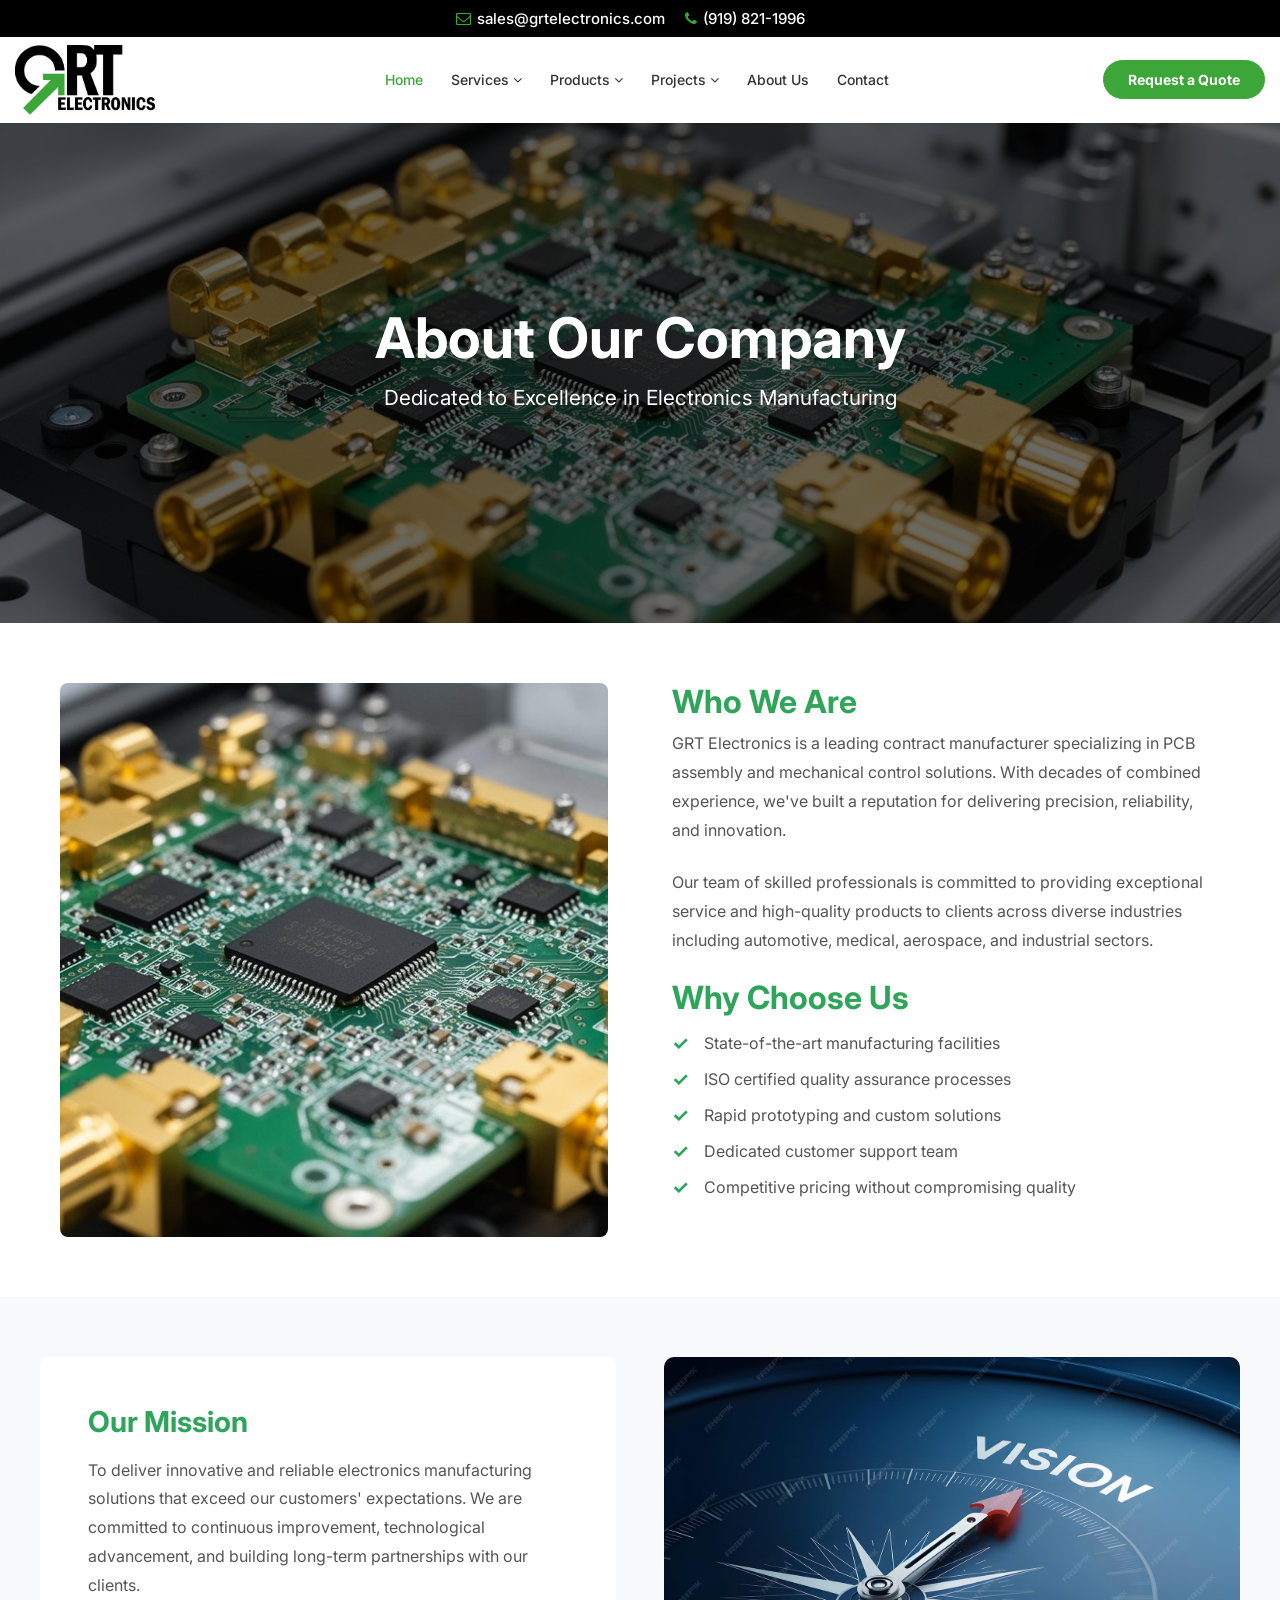
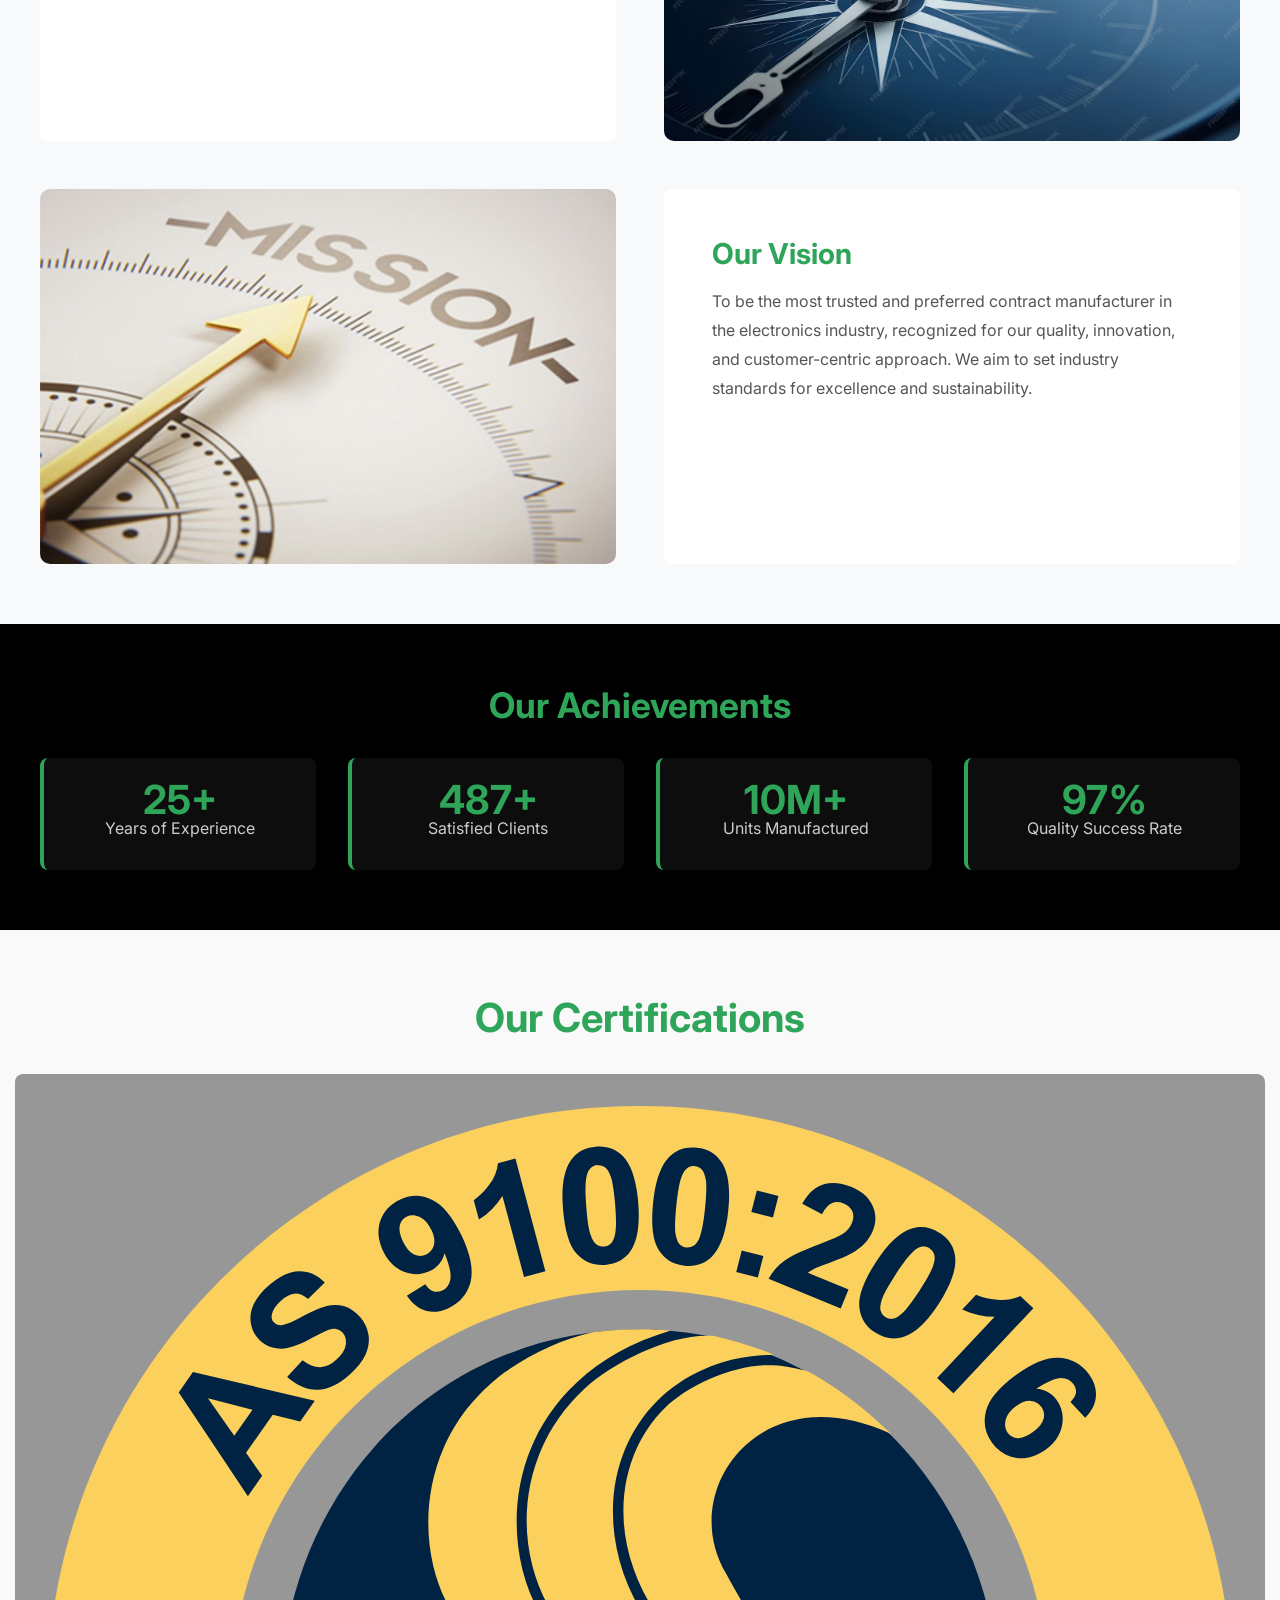
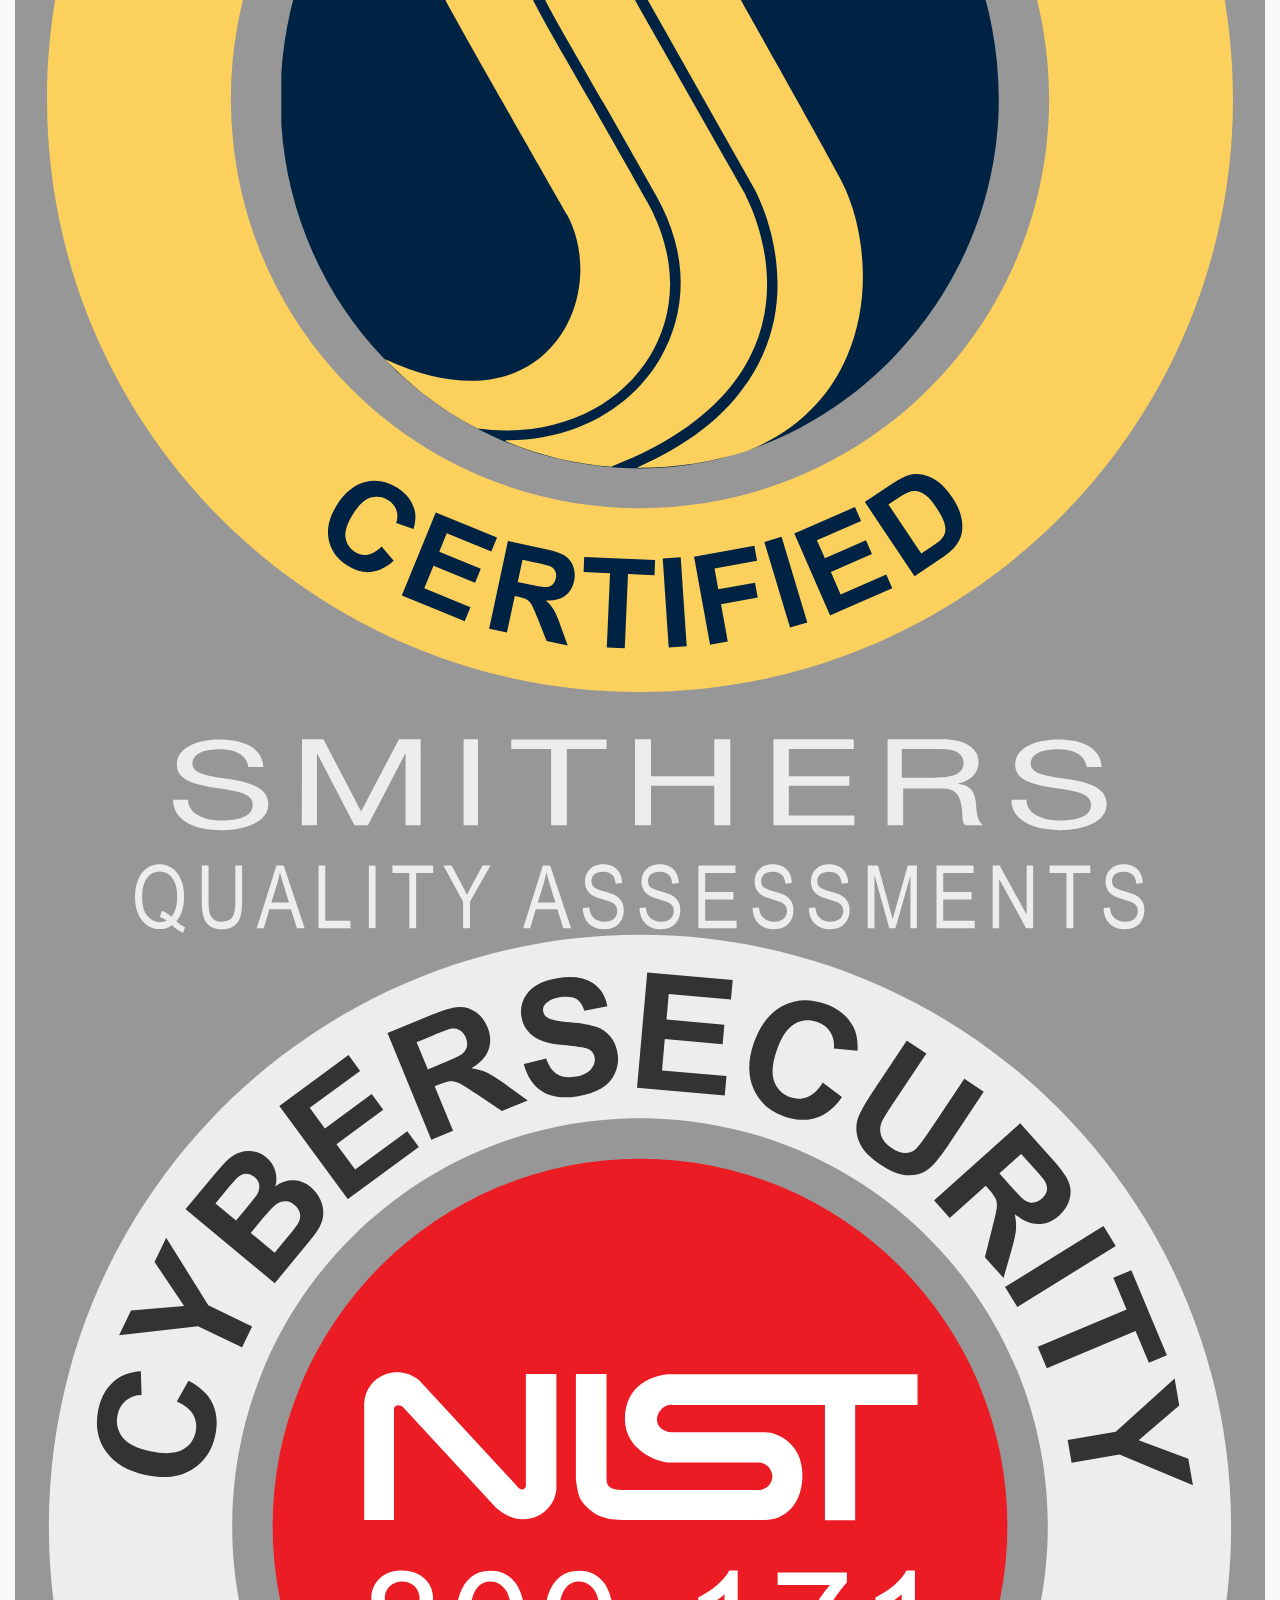
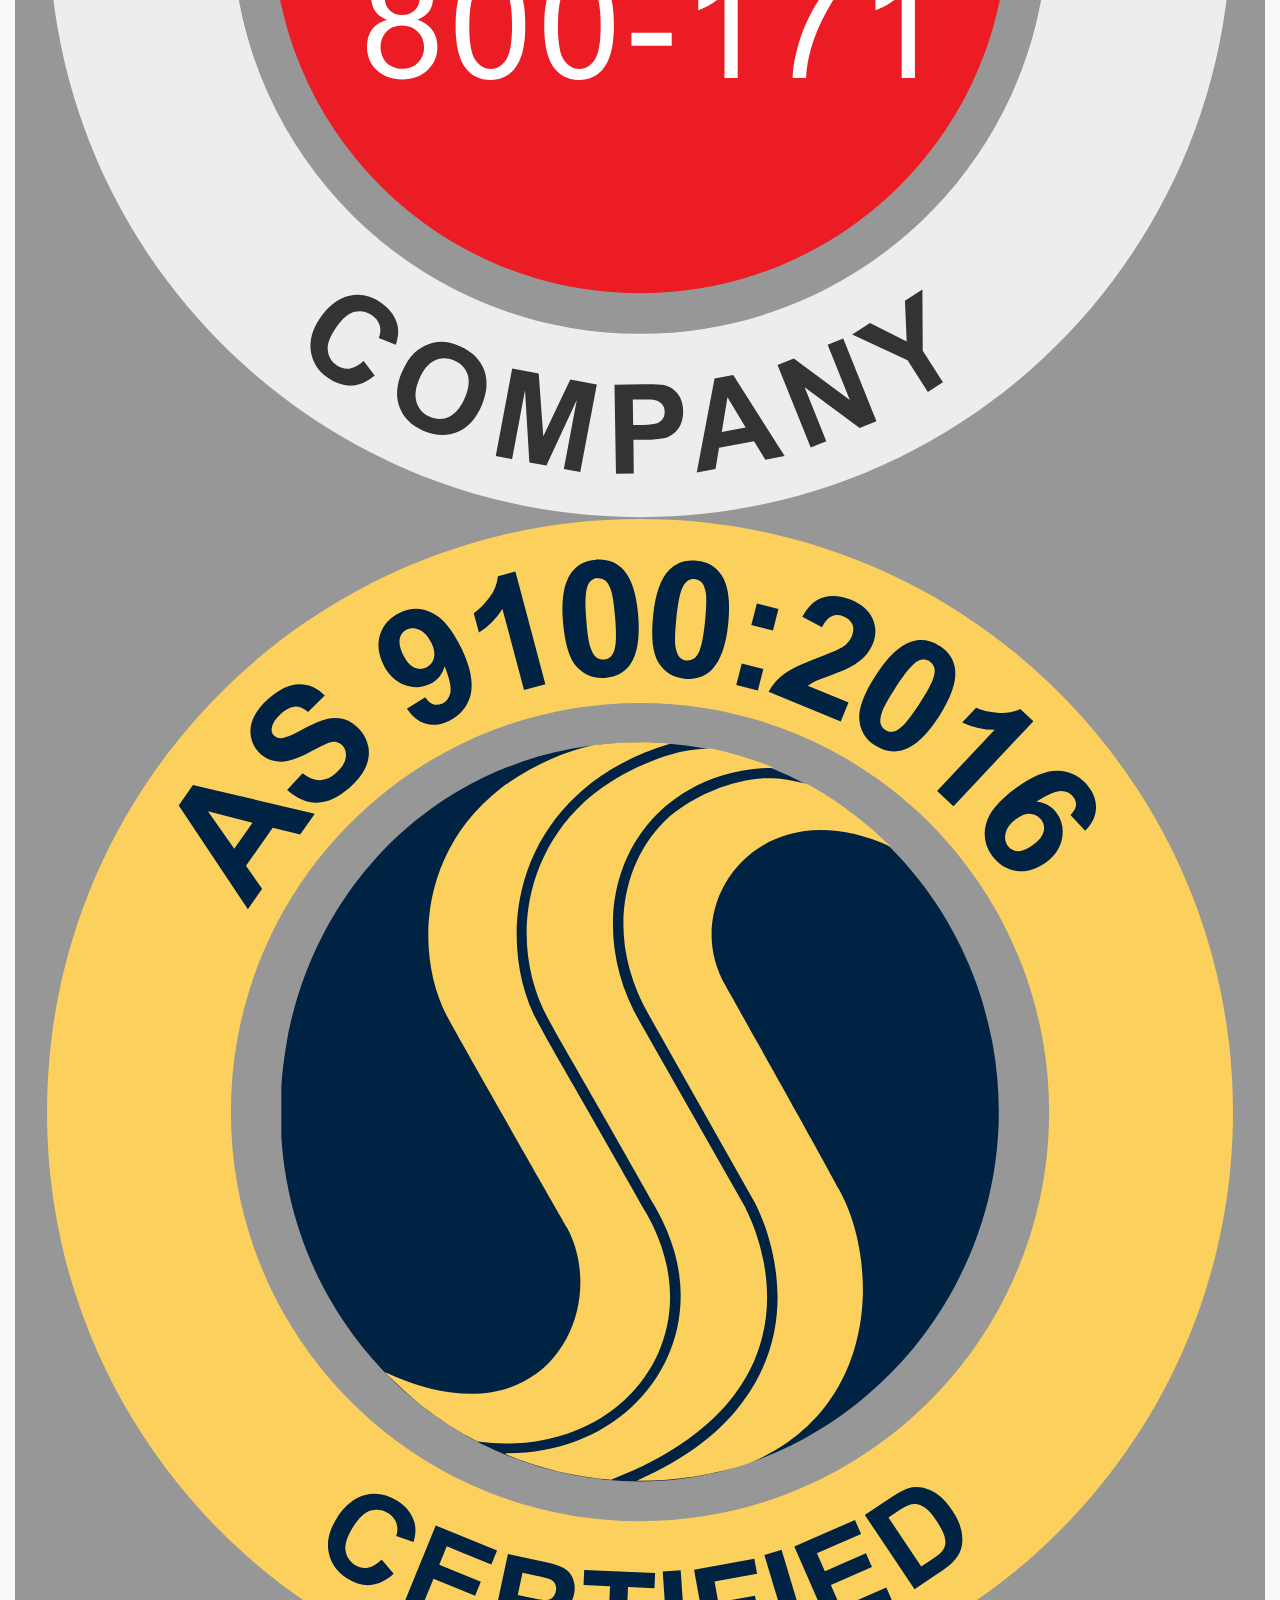
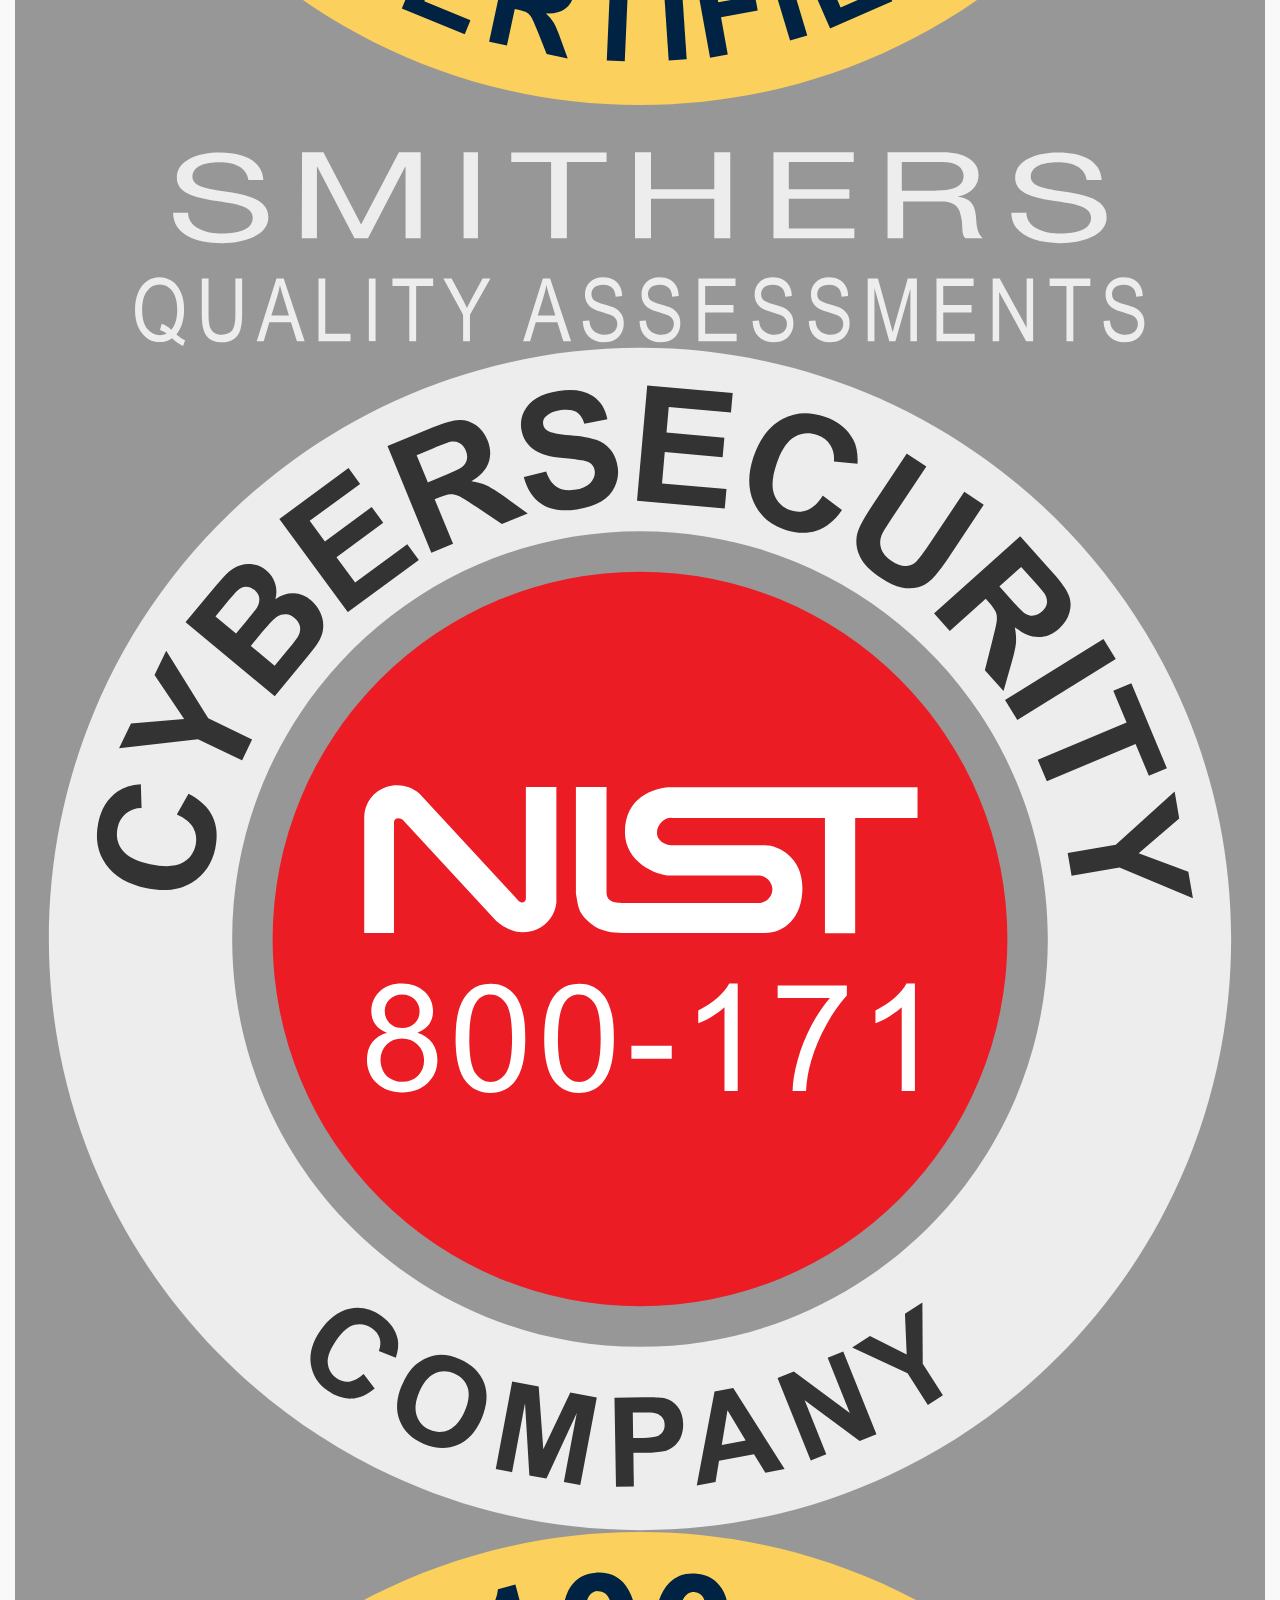
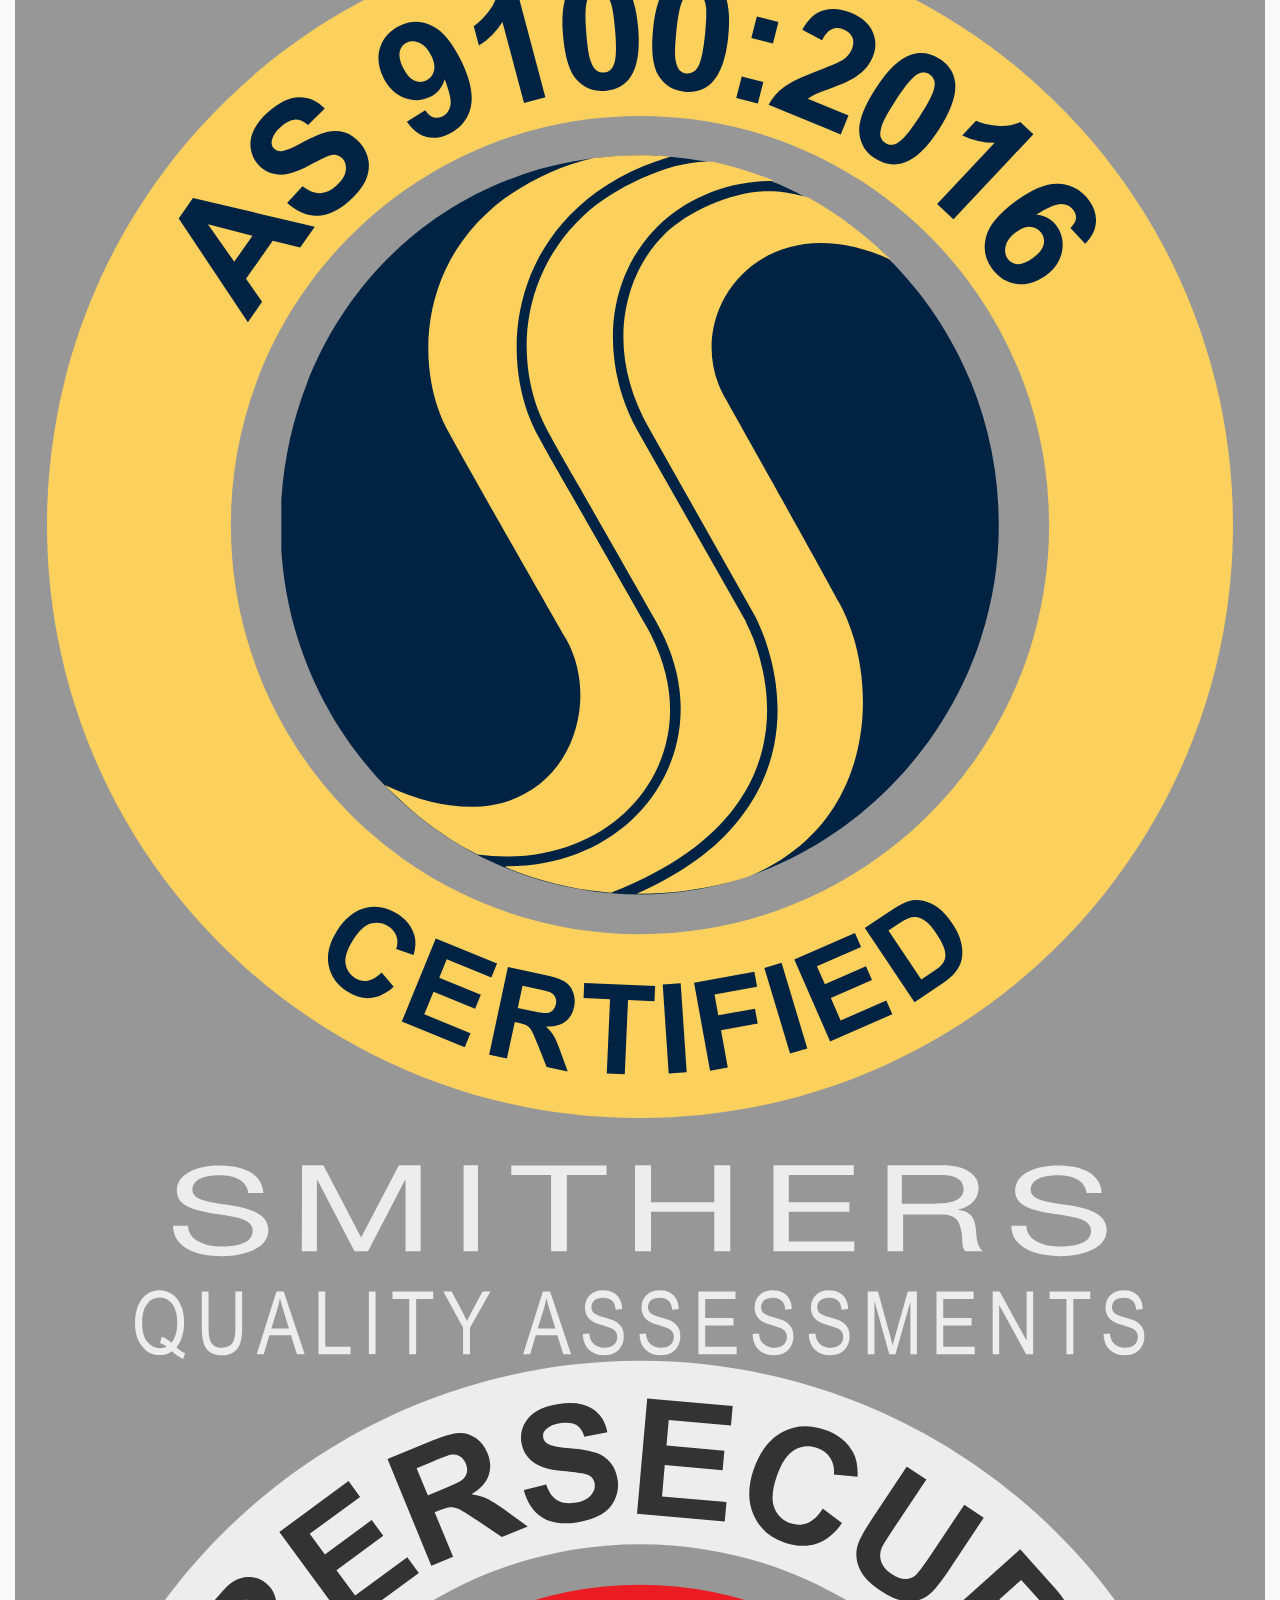
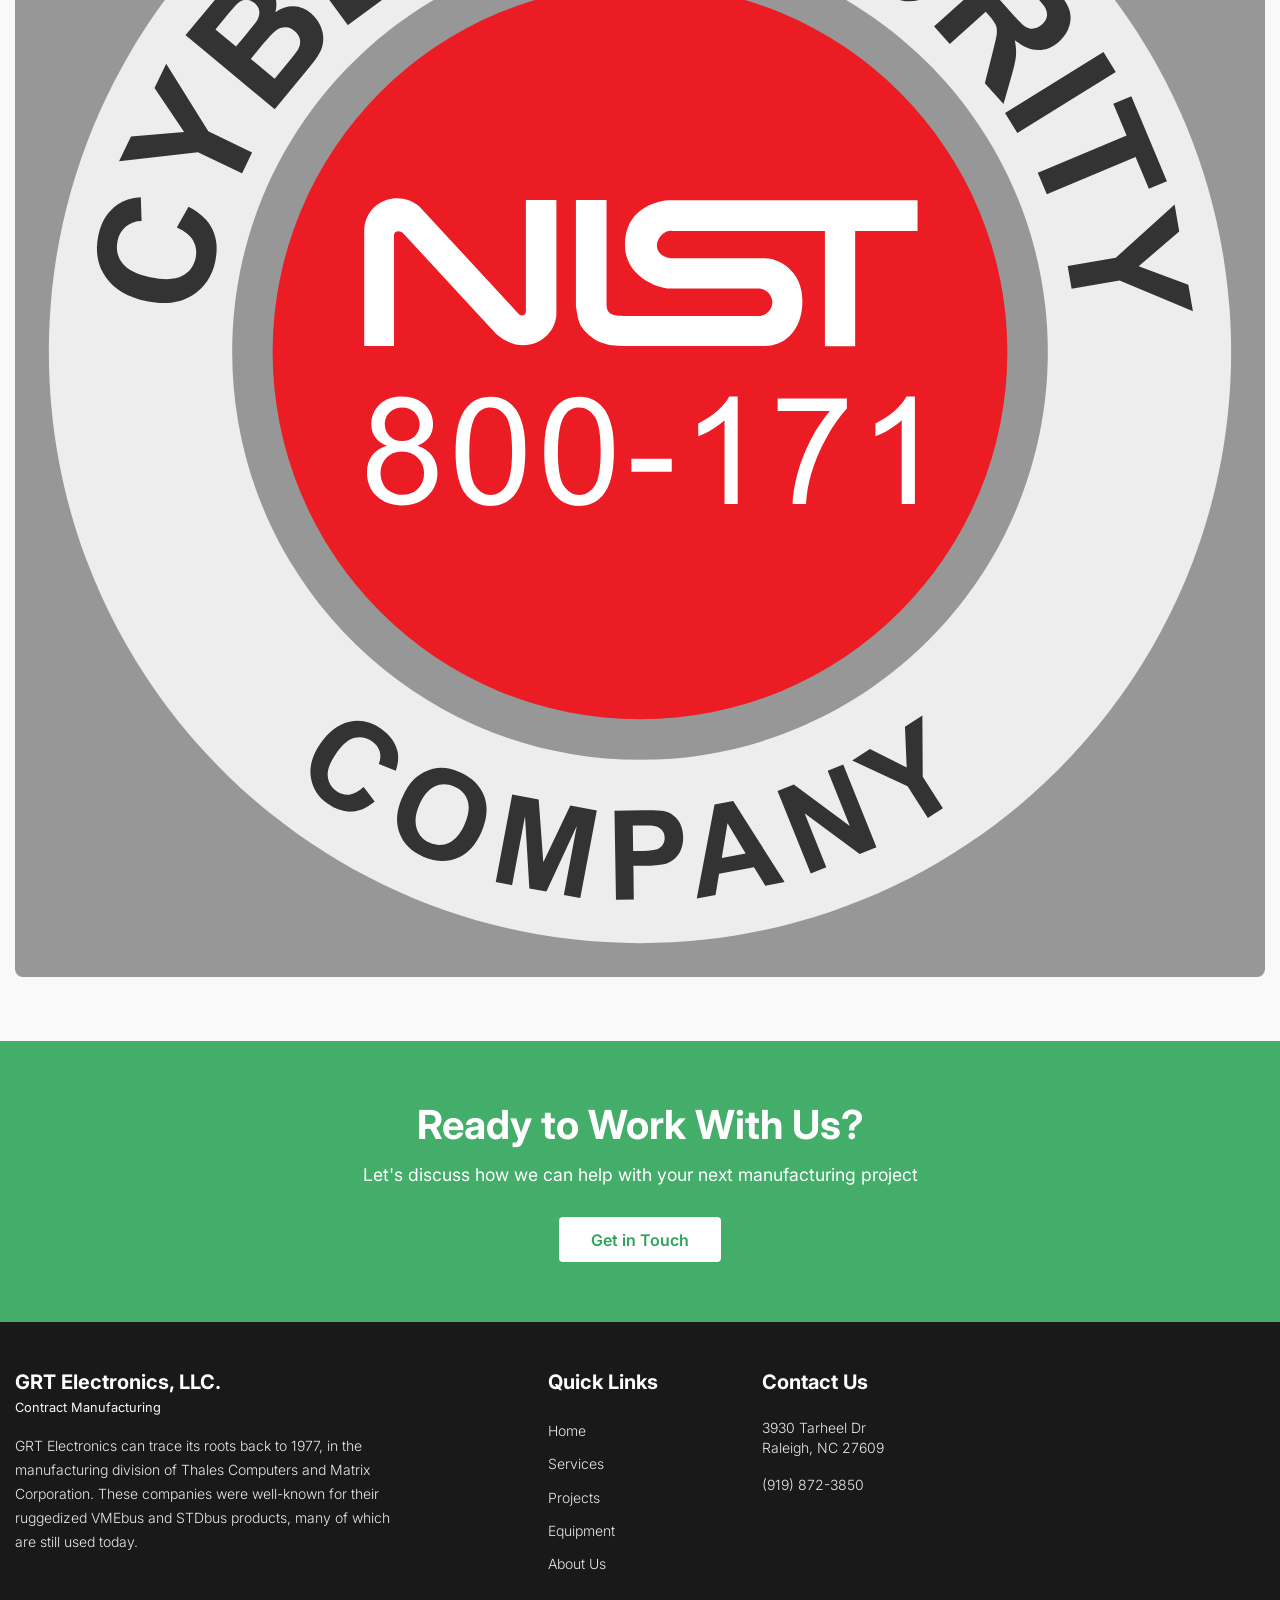
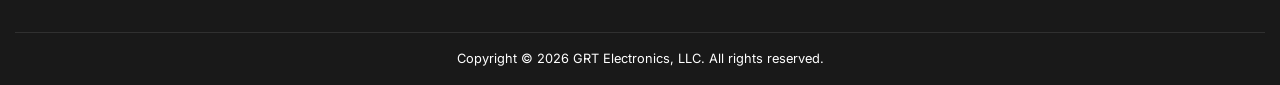
==== commit 8aab45db: "update the code for the about page" ====
--- a/about.html
+++ b/about.html
@@ -104,7 +104,7 @@
 
     <!-- Mission & Vision Section -->
     <section class="mission-vision aos-init aos-animate" data-aos="fade-up" data-aos-duration="1000" id="mission">
-        <h2 class="section-title">Our Mission & Vision</h2>
+        <!-- <h2 class="section-title">Our Mission & Vision</h2> -->
         <div class="mission-vision-container">
             <div class="mission-card">
                 <h3>Our Mission</h3>
@@ -113,13 +113,16 @@
             <div class="mission-img">
                 <img src="assets/images/with-vision.avif" alt="Mission Image">                
             </div>
-            <div class="vision-img">
-                <img src="assets/images/Mission.jpg" alt="Mission Image">  
-            </div>
-            <div class="vision-card">
-                <h3>Our Vision</h3>
-                <p>To be the most trusted and preferred contract manufacturer in the electronics industry, recognized for our quality, innovation, and customer-centric approach. We aim to set industry standards for excellence and sustainability.</p>
-            </div>
+            
+                <div class="vision-img">
+                    <img src="assets/images/Mission.jpg" alt="Mission Image">  
+                </div>
+                <div class="vision-card">
+                    <h3>Our Vision</h3>
+                    <p>To be the most trusted and preferred contract manufacturer in the electronics industry, recognized for our quality, innovation, and customer-centric approach. We aim to set industry standards for excellence and sustainability.</p>
+                </div>
+          
+            
         </div>
         
     </section>
--- a/assets/css/about.css
+++ b/assets/css/about.css
@@ -1,6 +1,7 @@
    /* Hero Section */
    h2,h3{
     color: #2fa55a;
+    font-weight: 700;
    }
         .hero {
             background: linear-gradient(rgba(0, 0, 0, 0.5), rgba(0, 0, 0, 0.5)), url('https://via.placeholder.com/1920x500?text=About+Us+Hero');
@@ -41,7 +42,7 @@
 
         /* About Description Section */
         .about-description {
-            padding: 60px 2px;
+            padding: 60px 20px;
             max-width: 1200px;
             margin: 0 auto;
             display: grid;
@@ -101,7 +102,9 @@
             background-color: #f8f9fa;
             padding: 60px 20px;
         }
-
+        .mission-img img , .vision-img img{
+            border-radius: 10px;
+        }
         .section-title {
             text-align: center;
             font-size: 2.2rem;
@@ -149,8 +152,7 @@
             padding: 60px 20px;
         }
 
-        .stats .section-title {
-            color: white;
+        .stats .section-title {            
             margin-bottom: 2rem;
         }
 
@@ -270,7 +272,7 @@
             background: linear-gradient(rgba(47, 165, 90, 0.9), rgba(47, 165, 90, 0.9)), url('https://via.placeholder.com/1920x400?text=CTA');
             background-size: cover;
             background-position: center;
-            padding: 6rem 2rem;
+            padding: 60px 20px;
             text-align: center;
             color: white;
         }
@@ -352,6 +354,12 @@
             .hero-content h1 {
                 font-size: 2rem;
             }
+            .hero{
+                height: 300px;
+            }
+            .vision-img {
+                order: 4;
+            }
 
             .hero-content p {
                 font-size: 1rem;
@@ -360,6 +368,7 @@
             .about-description {
                 grid-template-columns: 1fr;
                 gap: 2rem;
+                padding-bottom: 0;
             }
 
             .mission-vision-container {
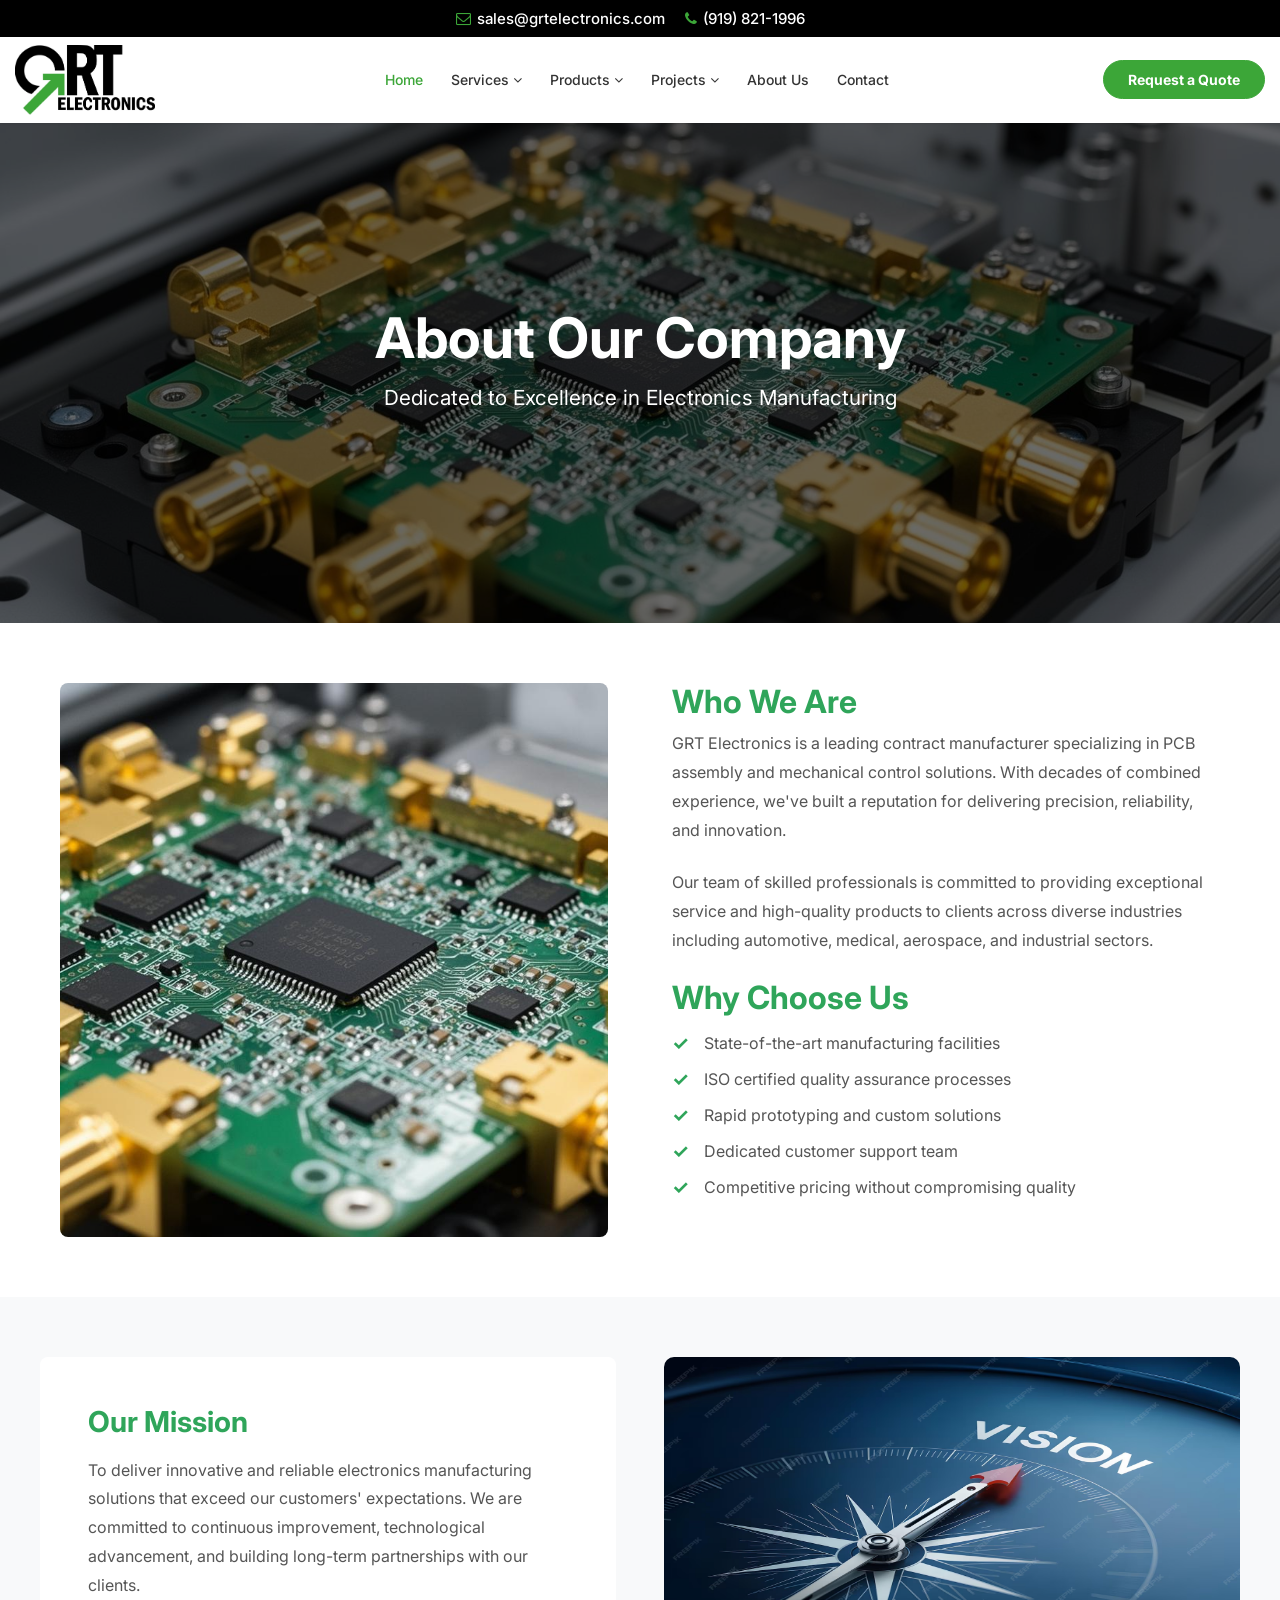
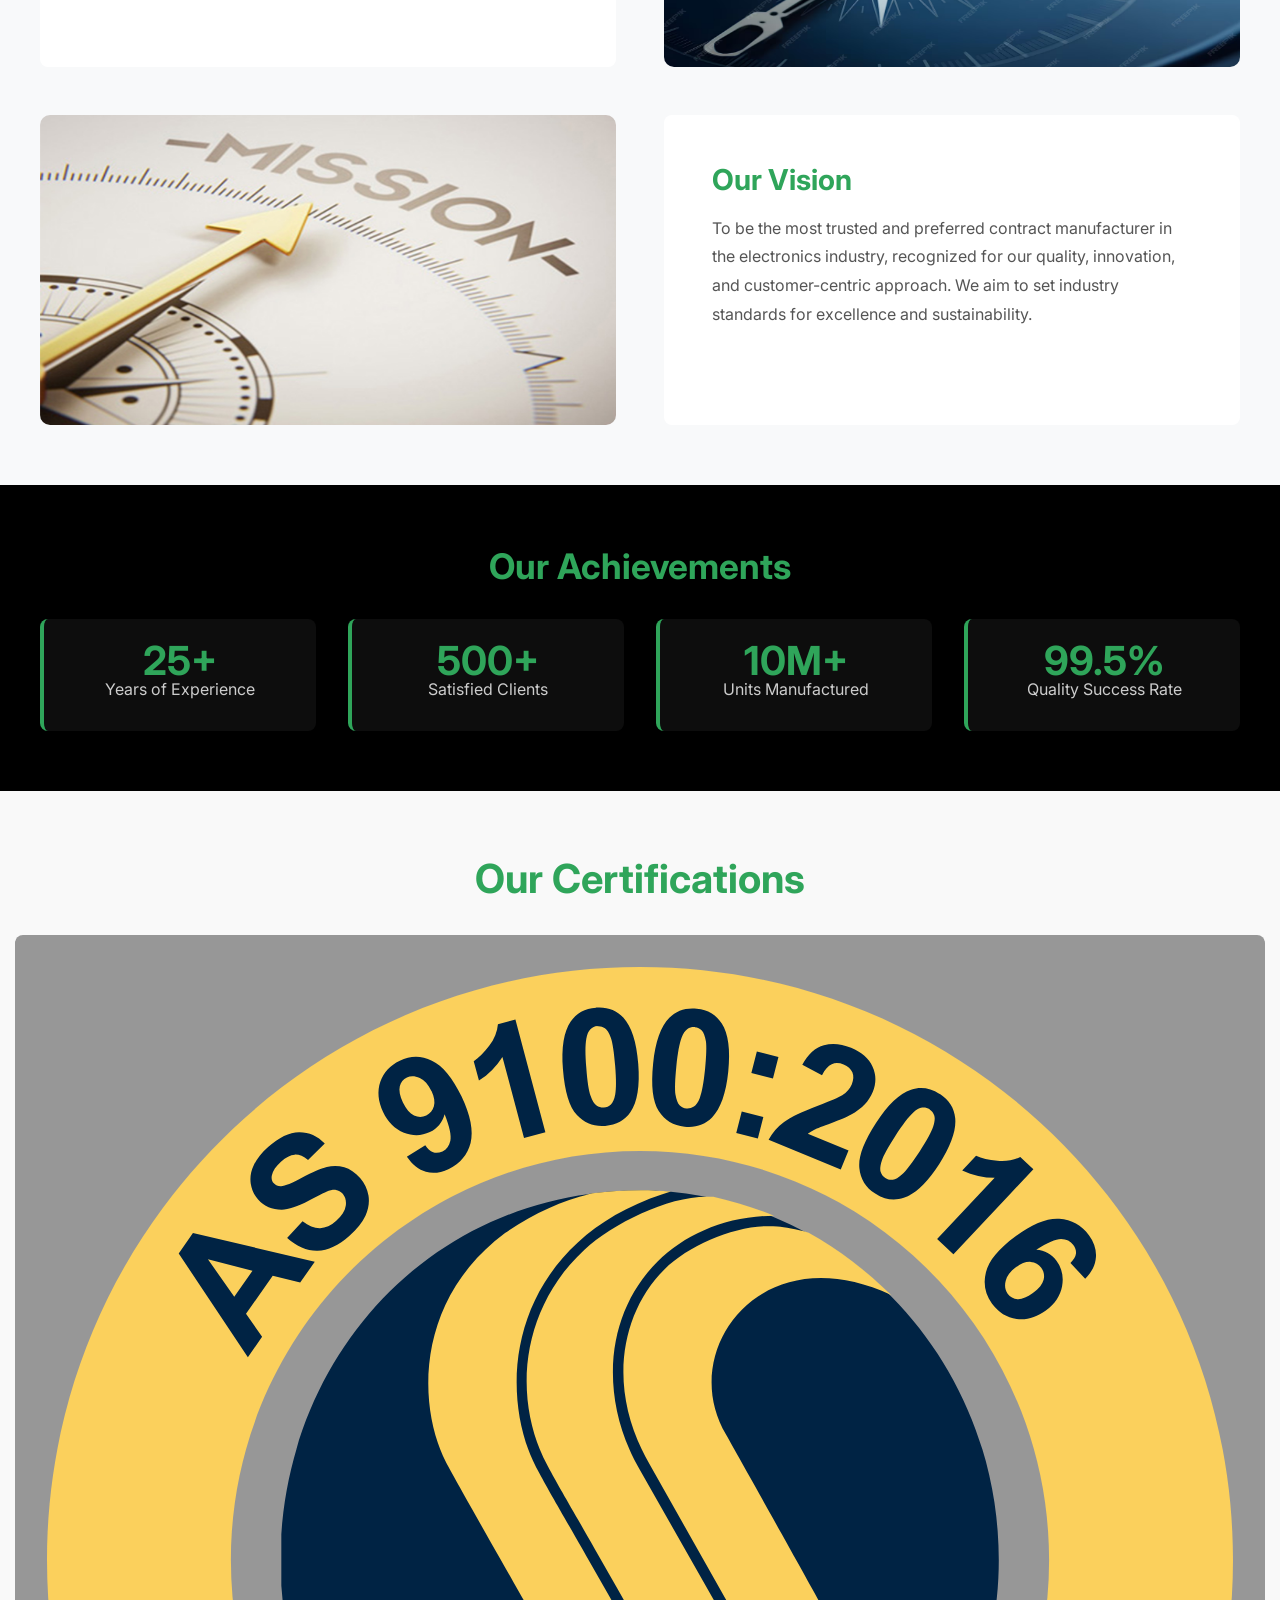
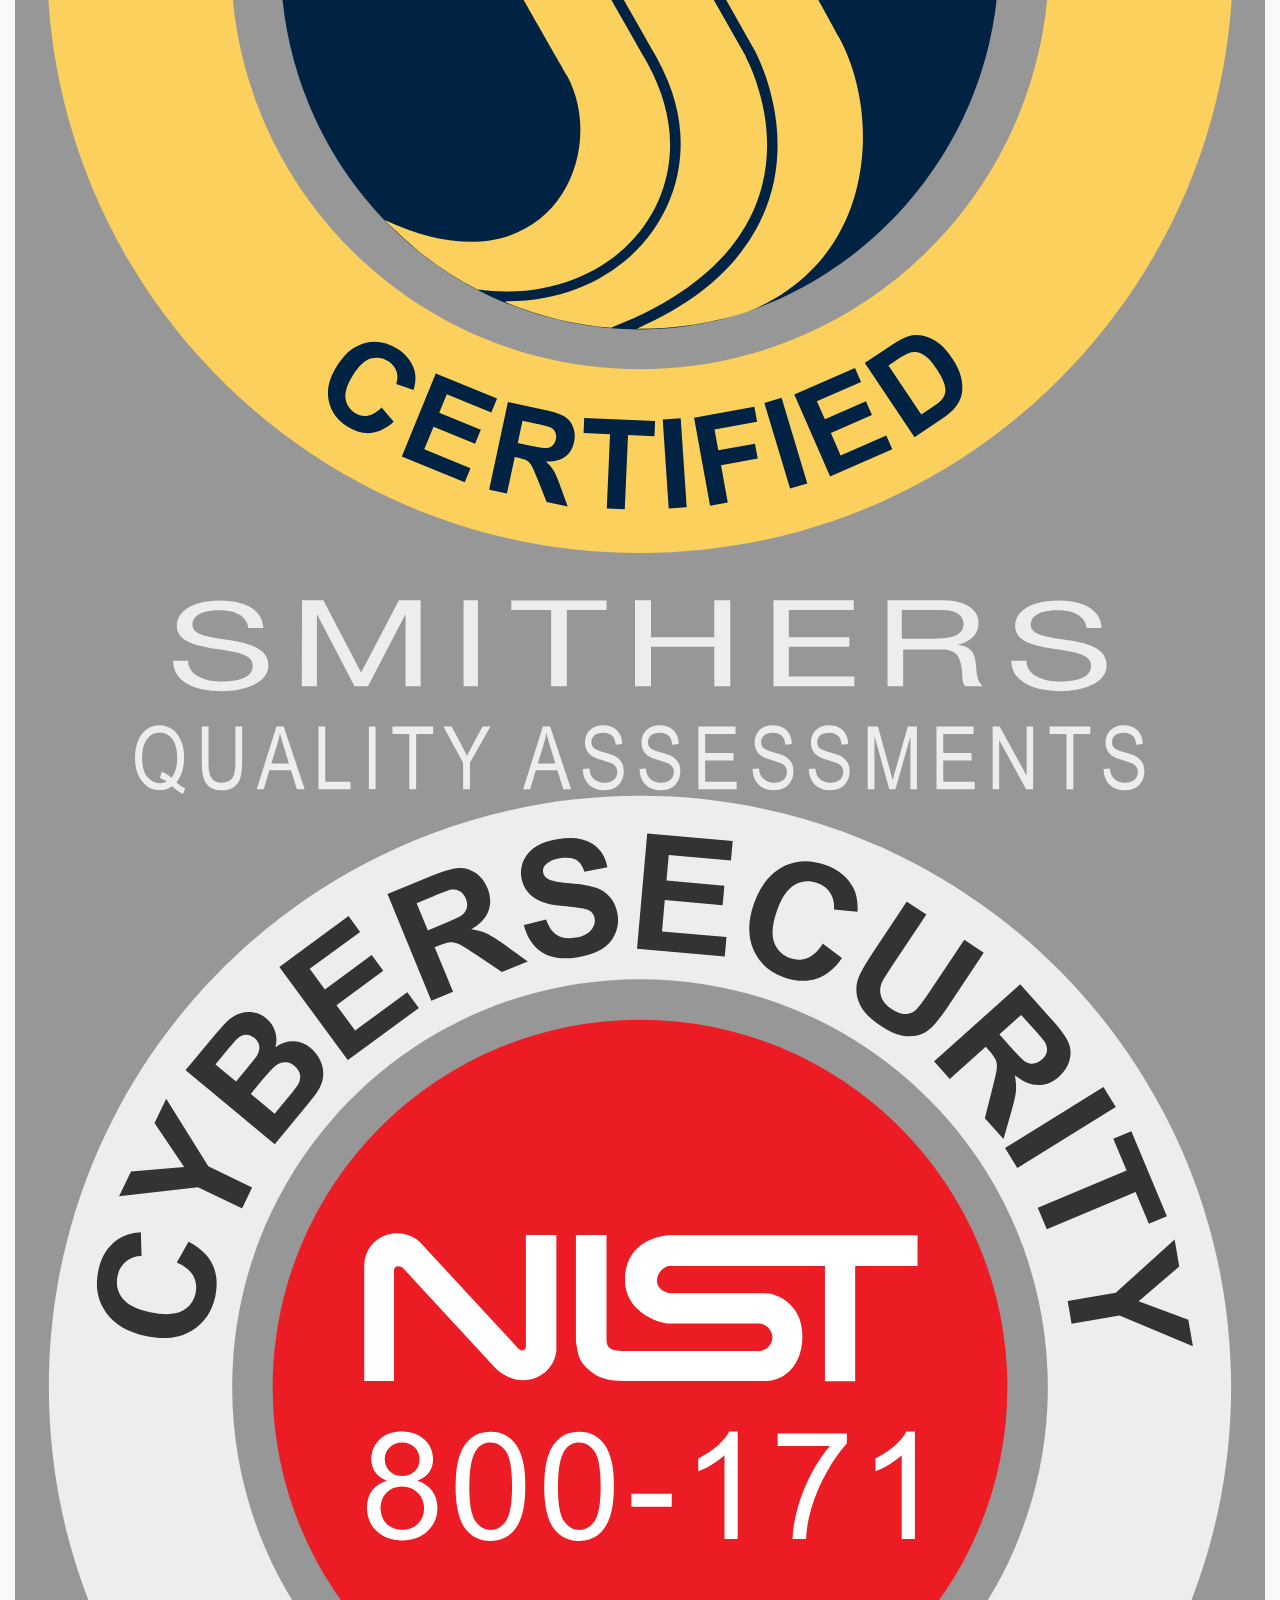
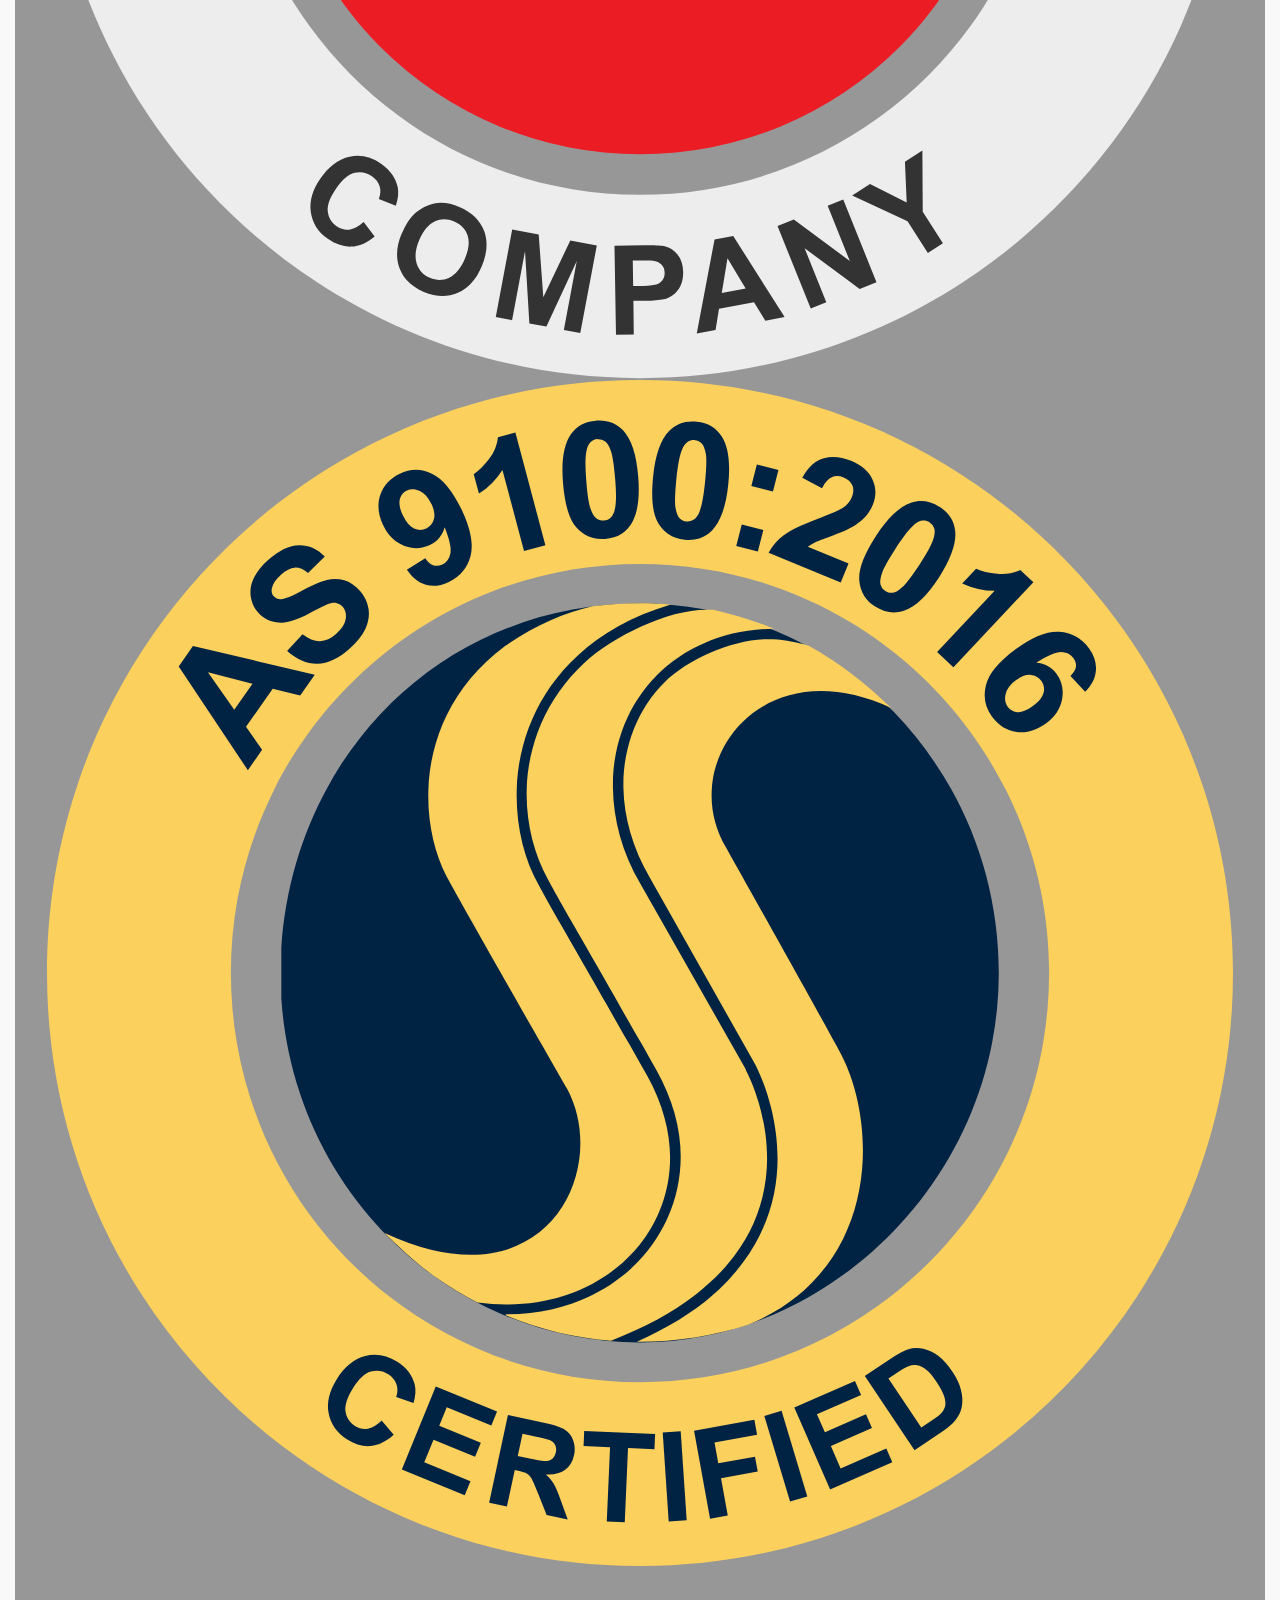
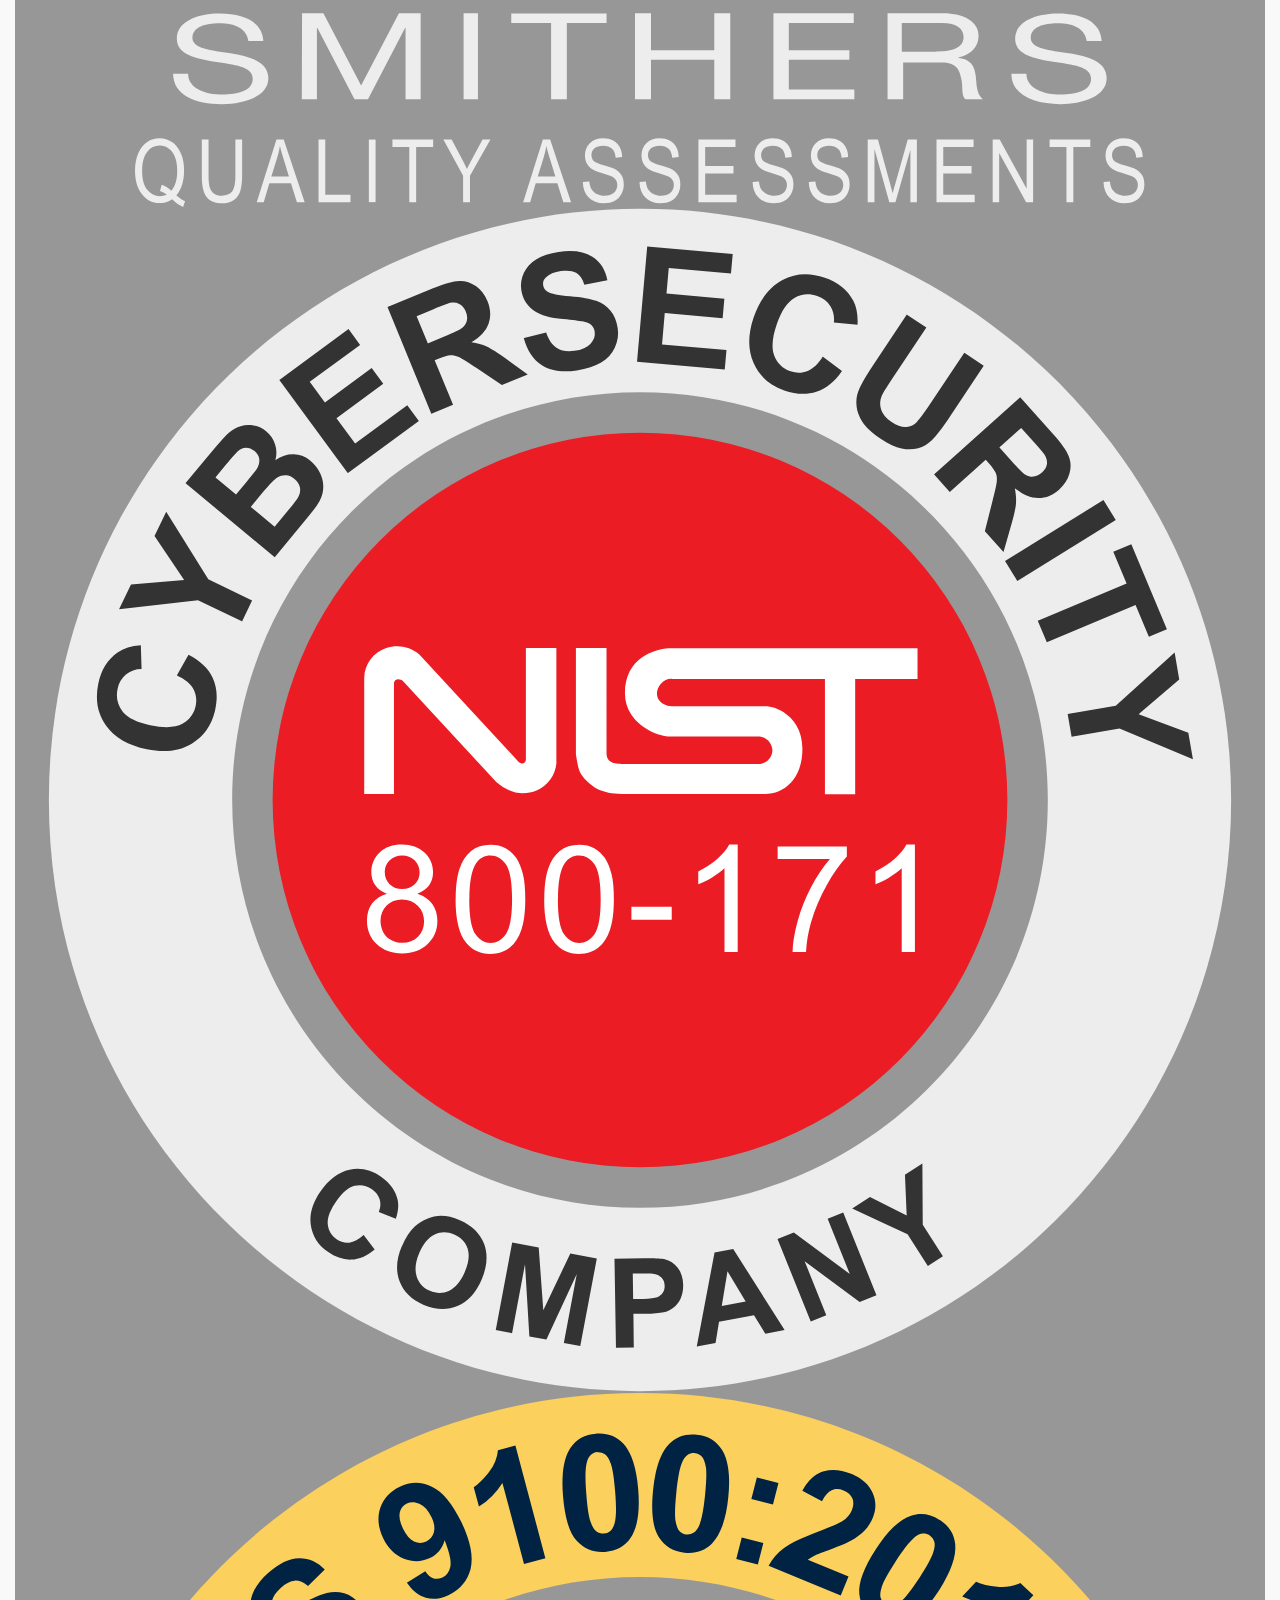
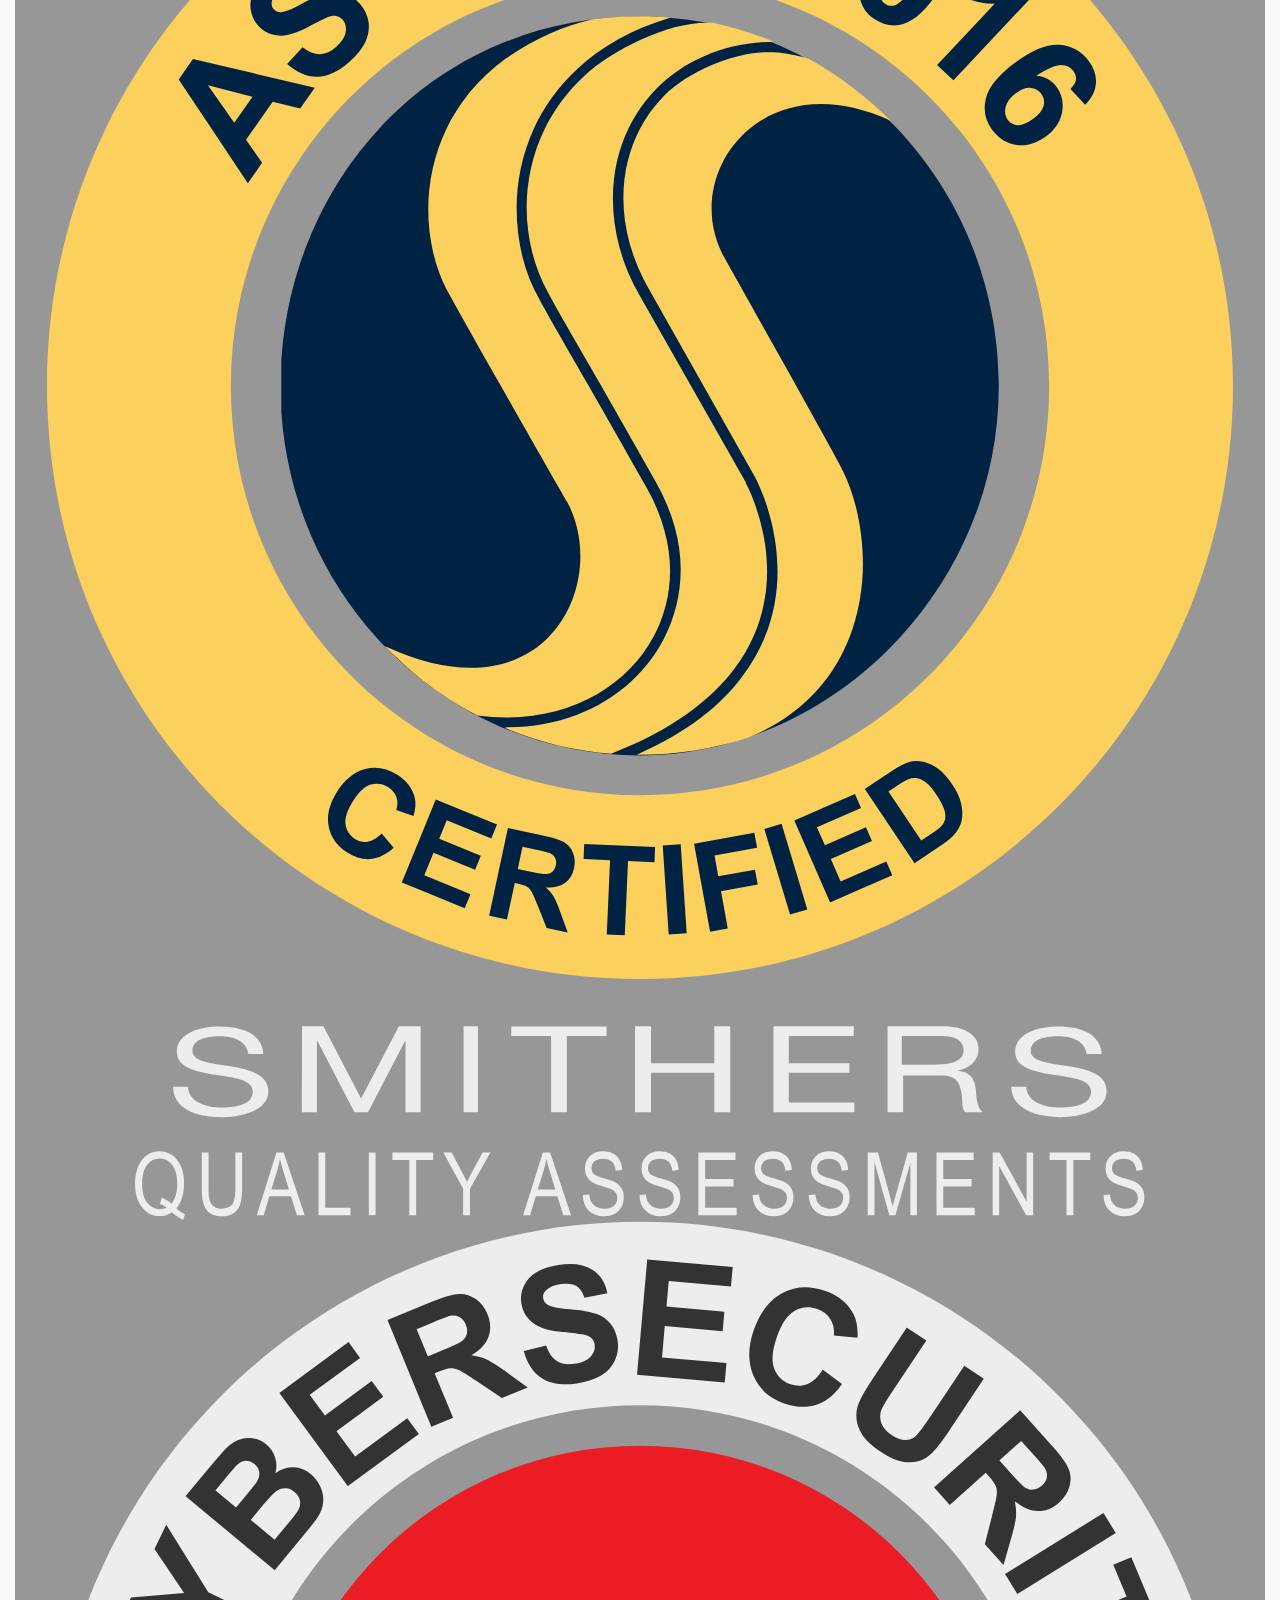
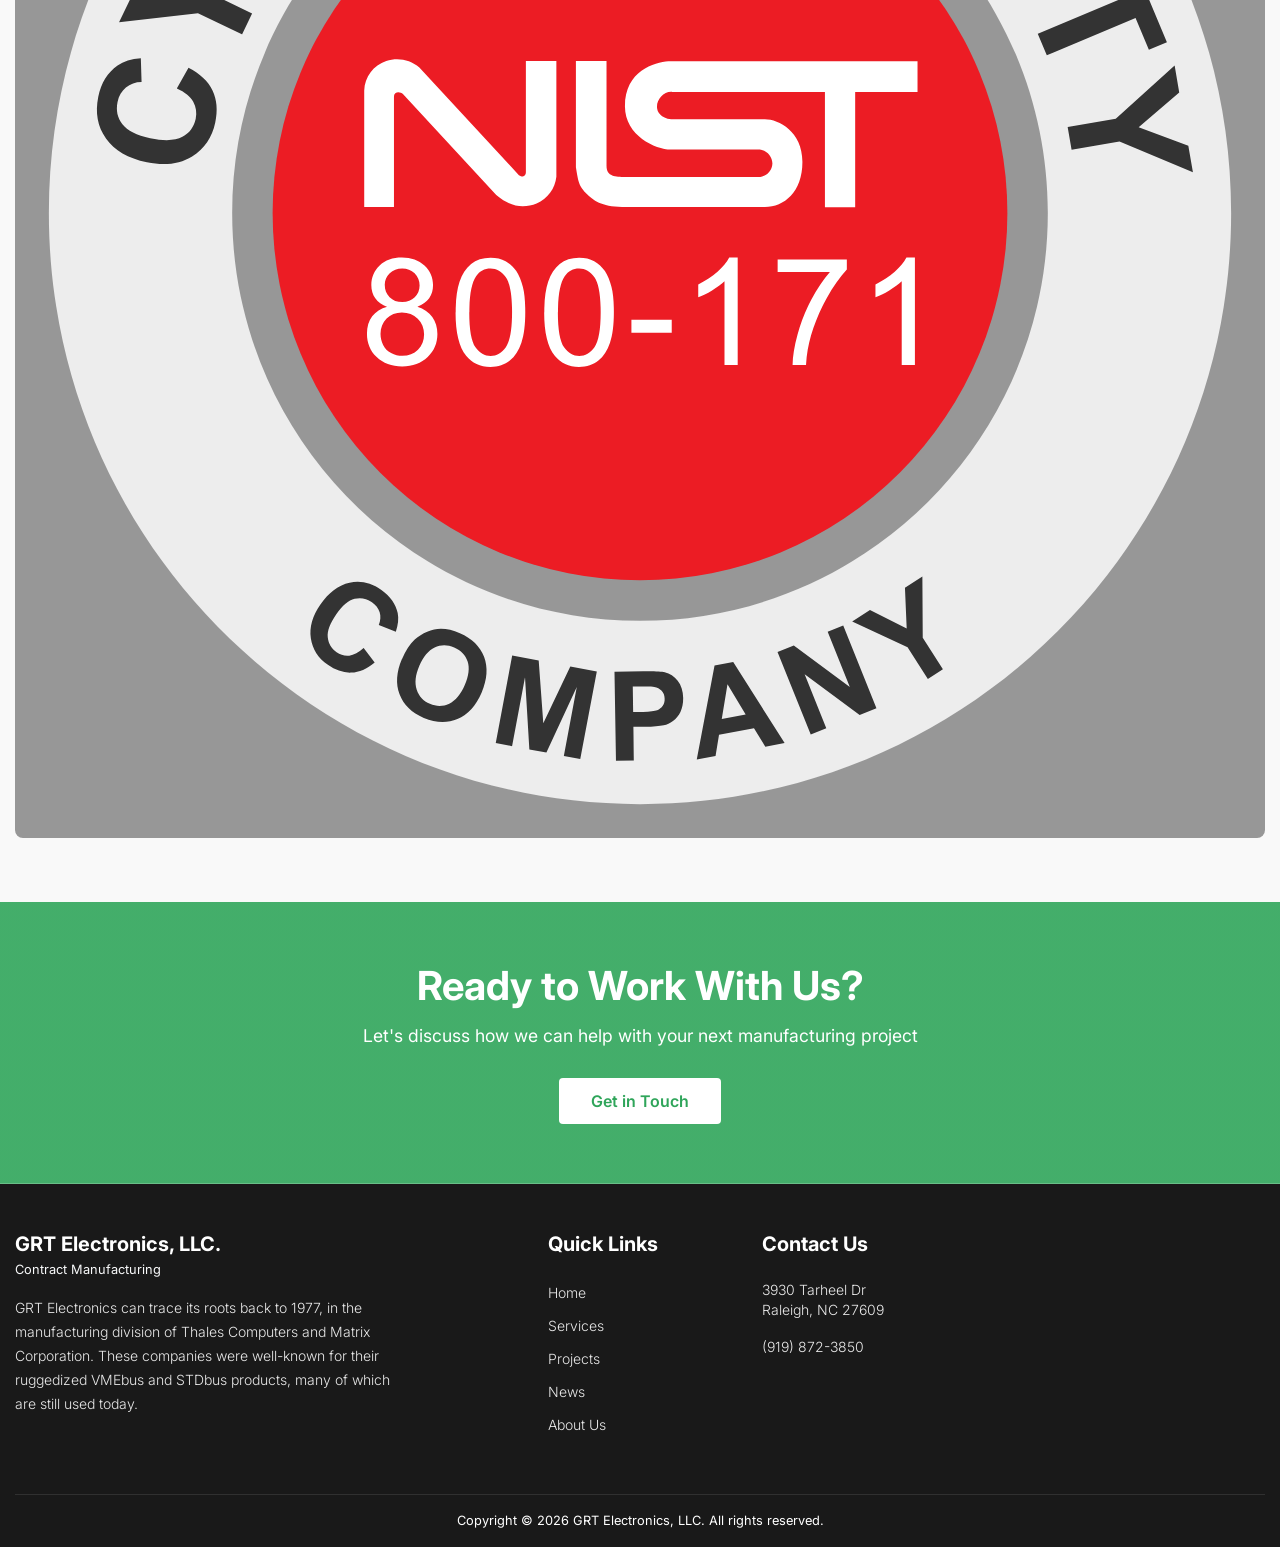
==== commit 14c562ea: "update the code contact and news page" ====
--- a/about.html
+++ b/about.html
@@ -195,7 +195,7 @@
             <li><a href="#" class="text-white ">Home</a></li>
             <li><a href="#" class="text-white  ">Services</a></li>
             <li><a href="#" class="text-white ">Projects</a></li>
-            <li><a href="#" class="text-white  ">Equipment</a></li>
+            <li><a href="/news.html" class="text-white  ">News</a></li>
             <li><a href="#" class="text-white ">About Us</a></li>
           </ul>
         </div>
--- a/assets/css/about.css
+++ b/assets/css/about.css
@@ -104,6 +104,11 @@
         }
         .mission-img img , .vision-img img{
             border-radius: 10px;
+            height: 100%;
+            width: 100%;
+        }
+        .mission-img, .vision-img{            
+            height: 310px;            
         }
         .section-title {
             text-align: center;
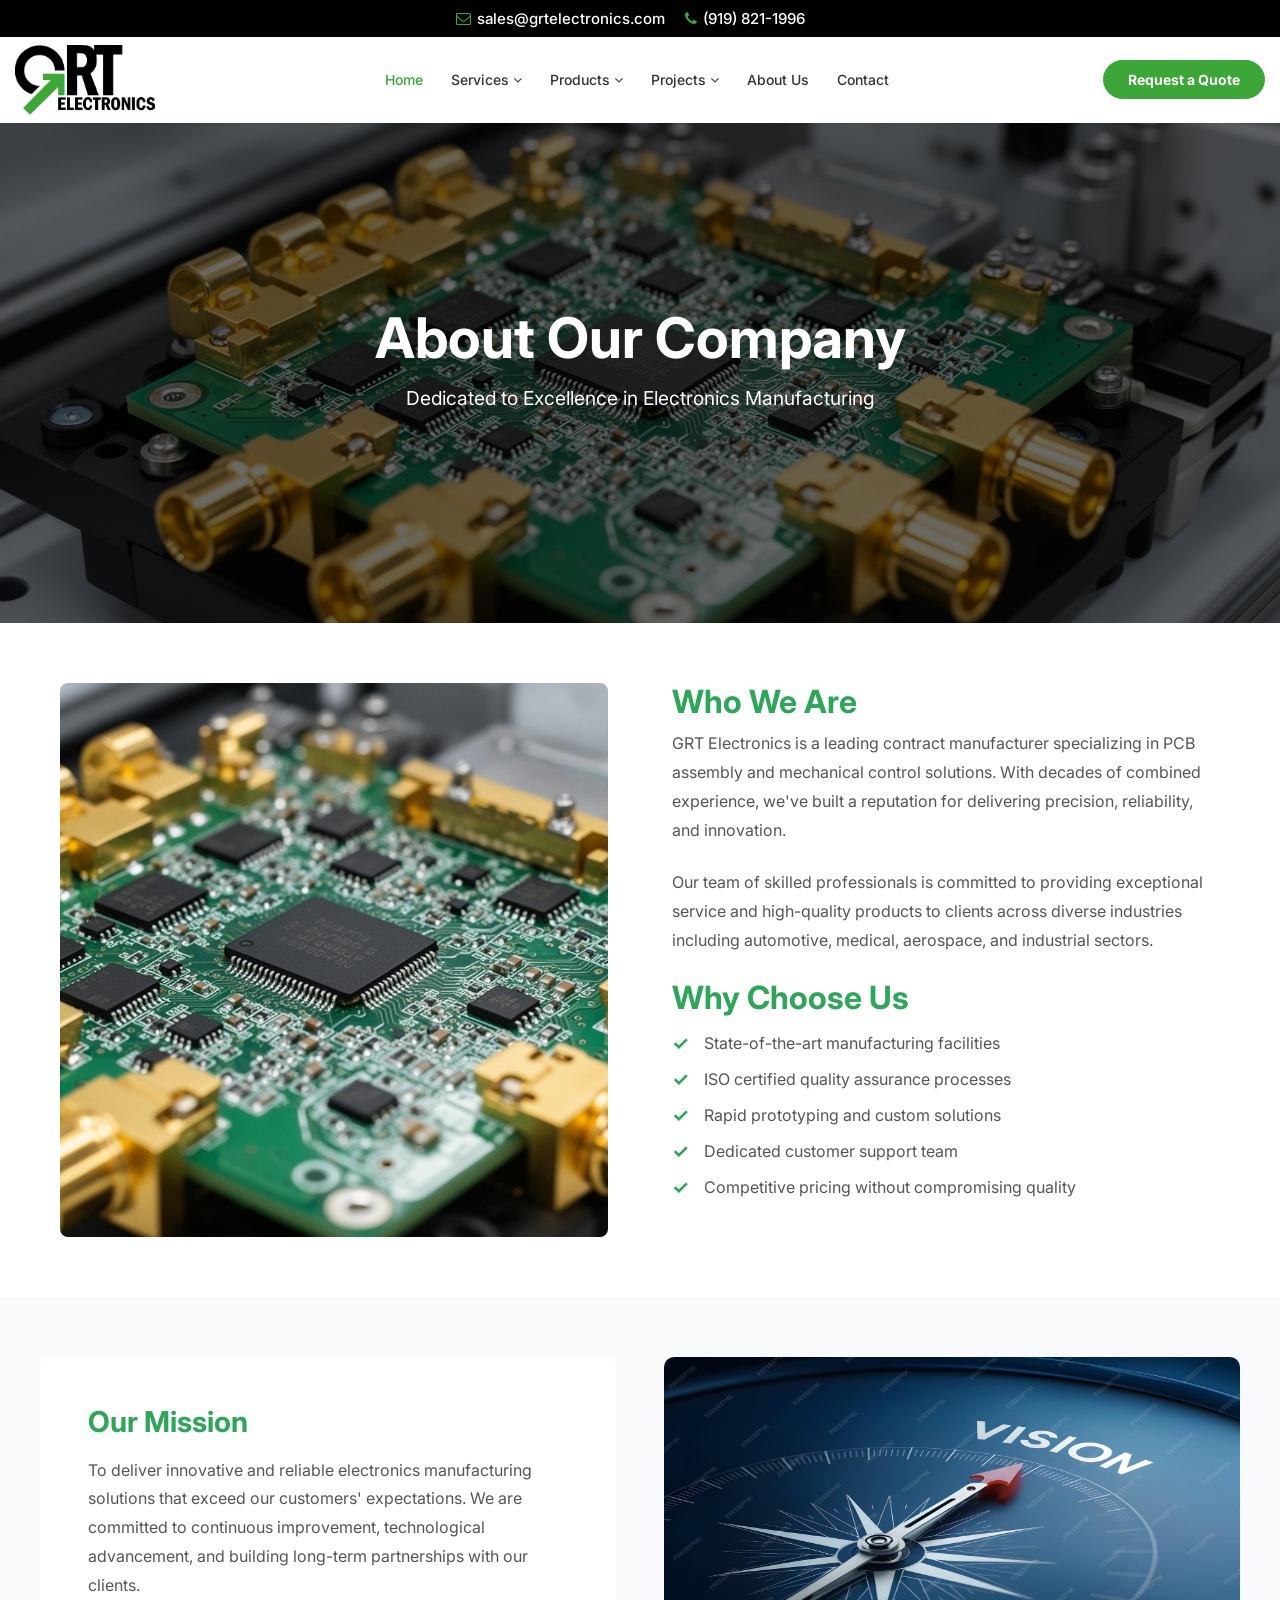
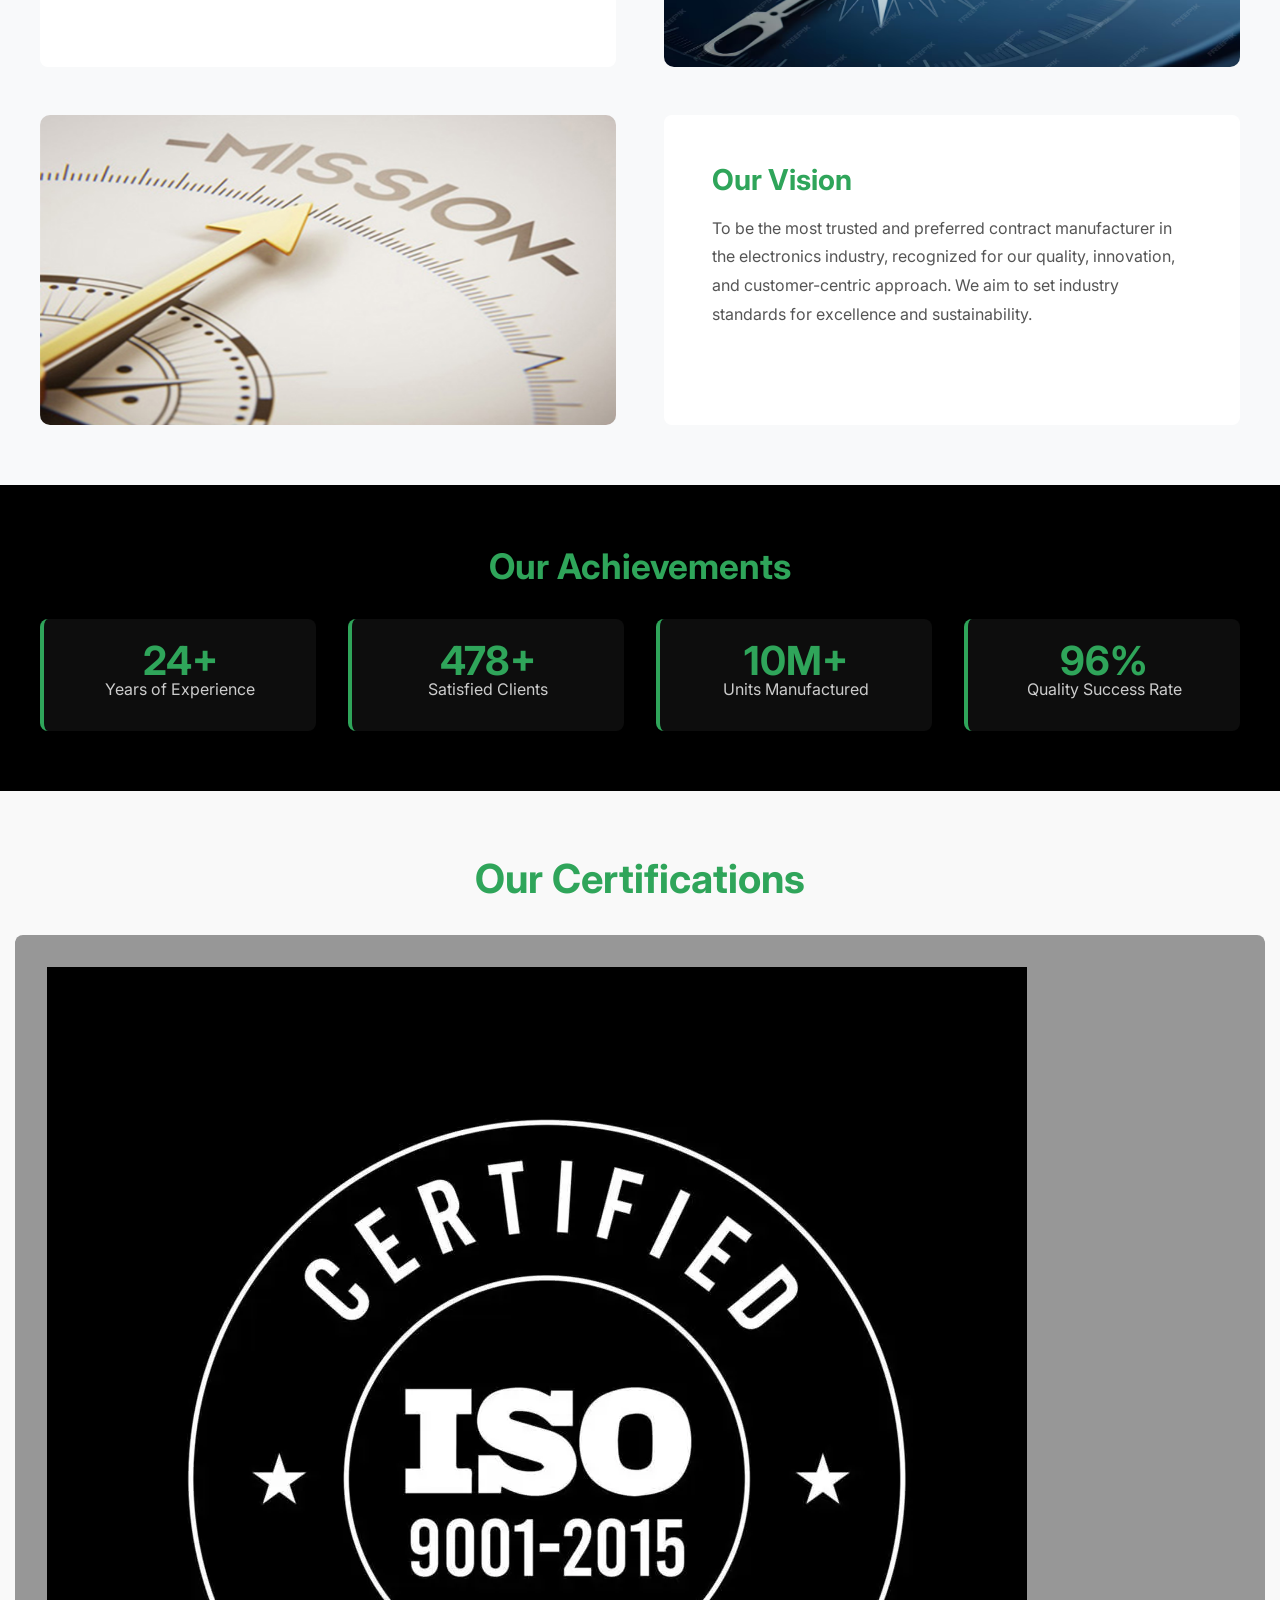
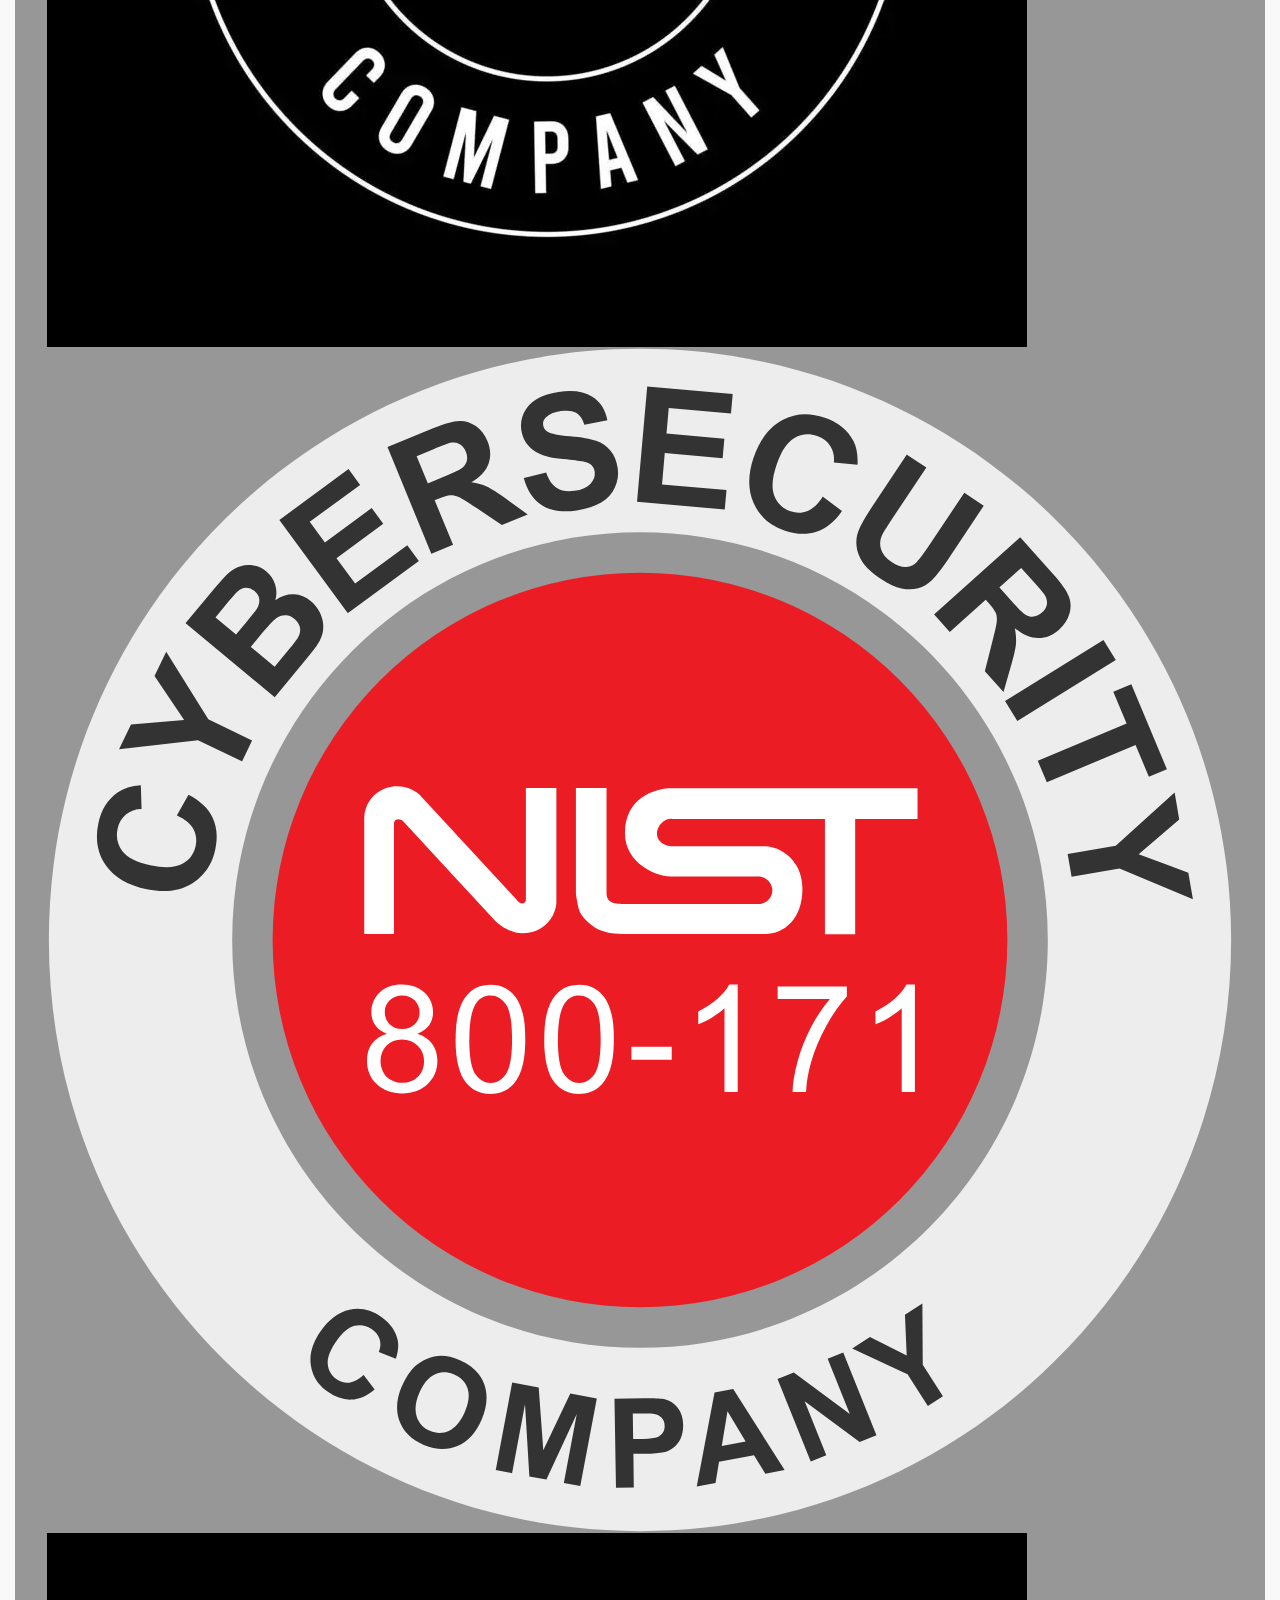
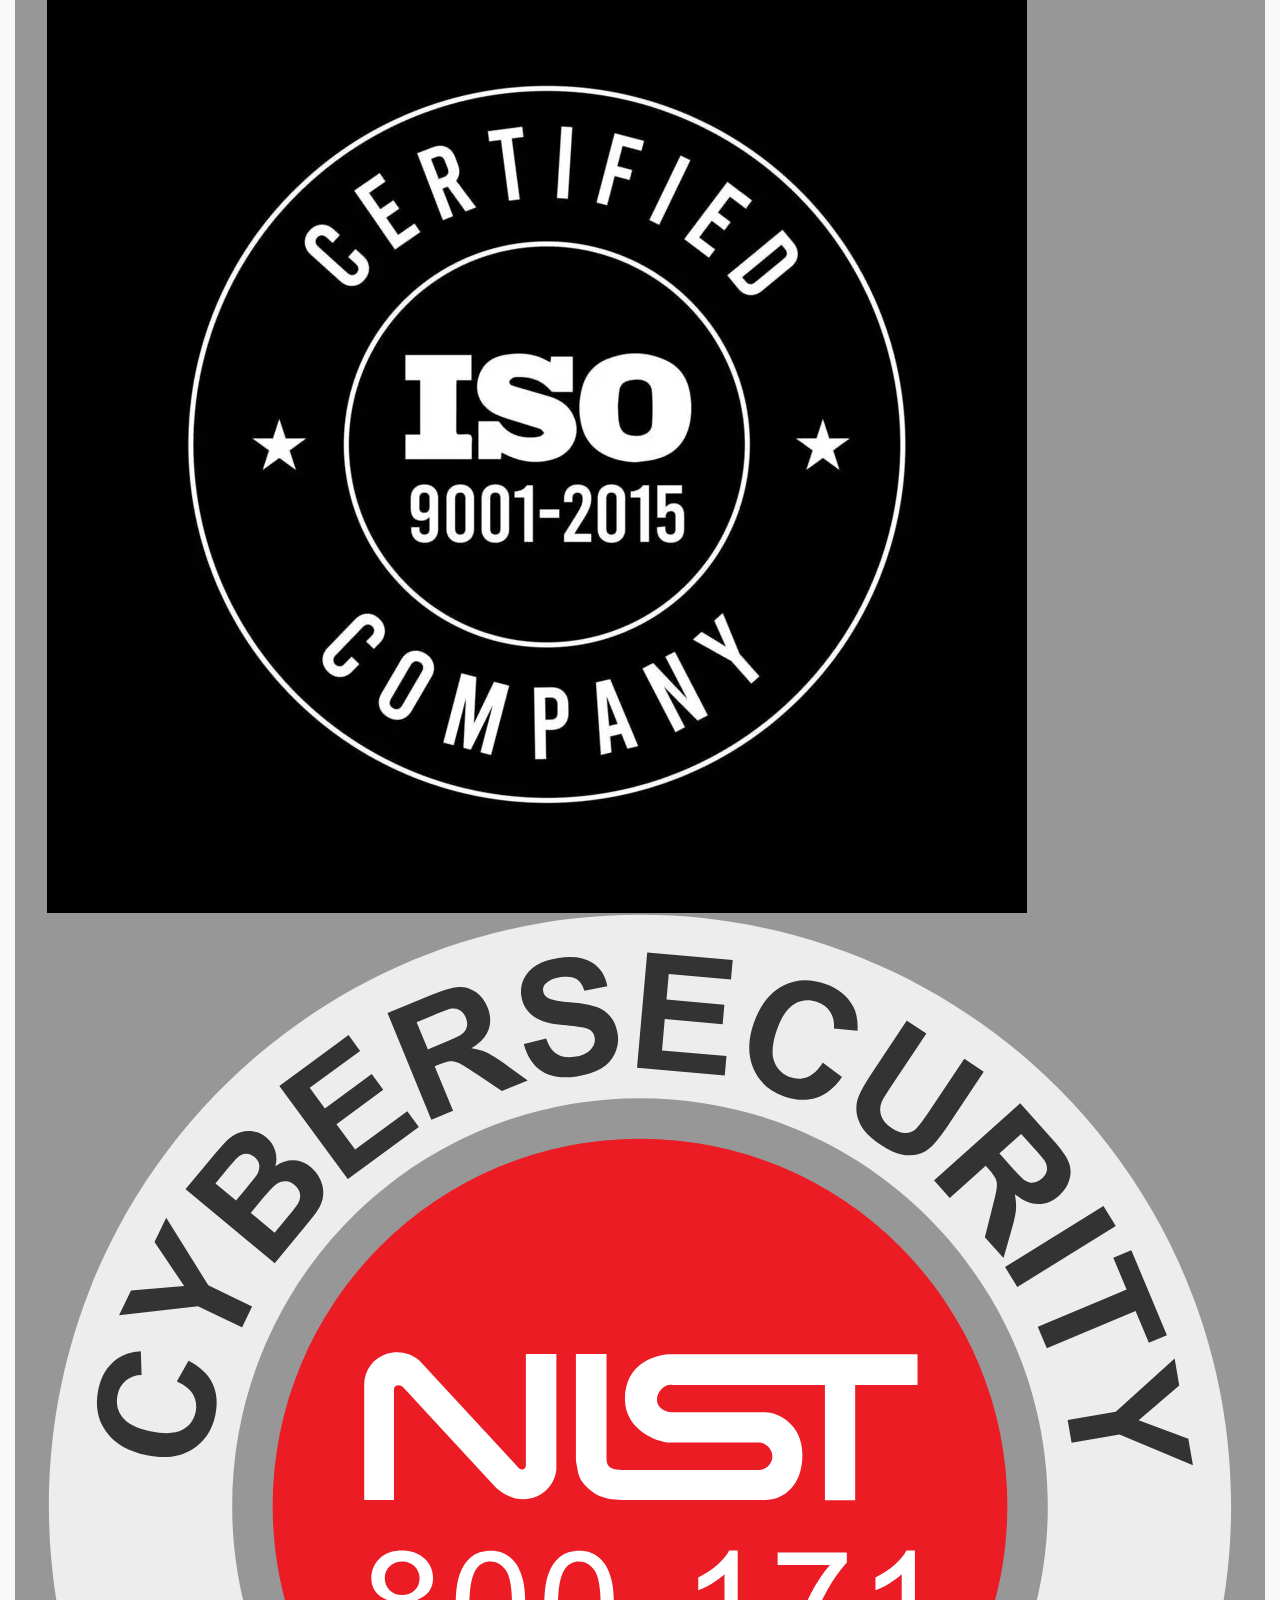
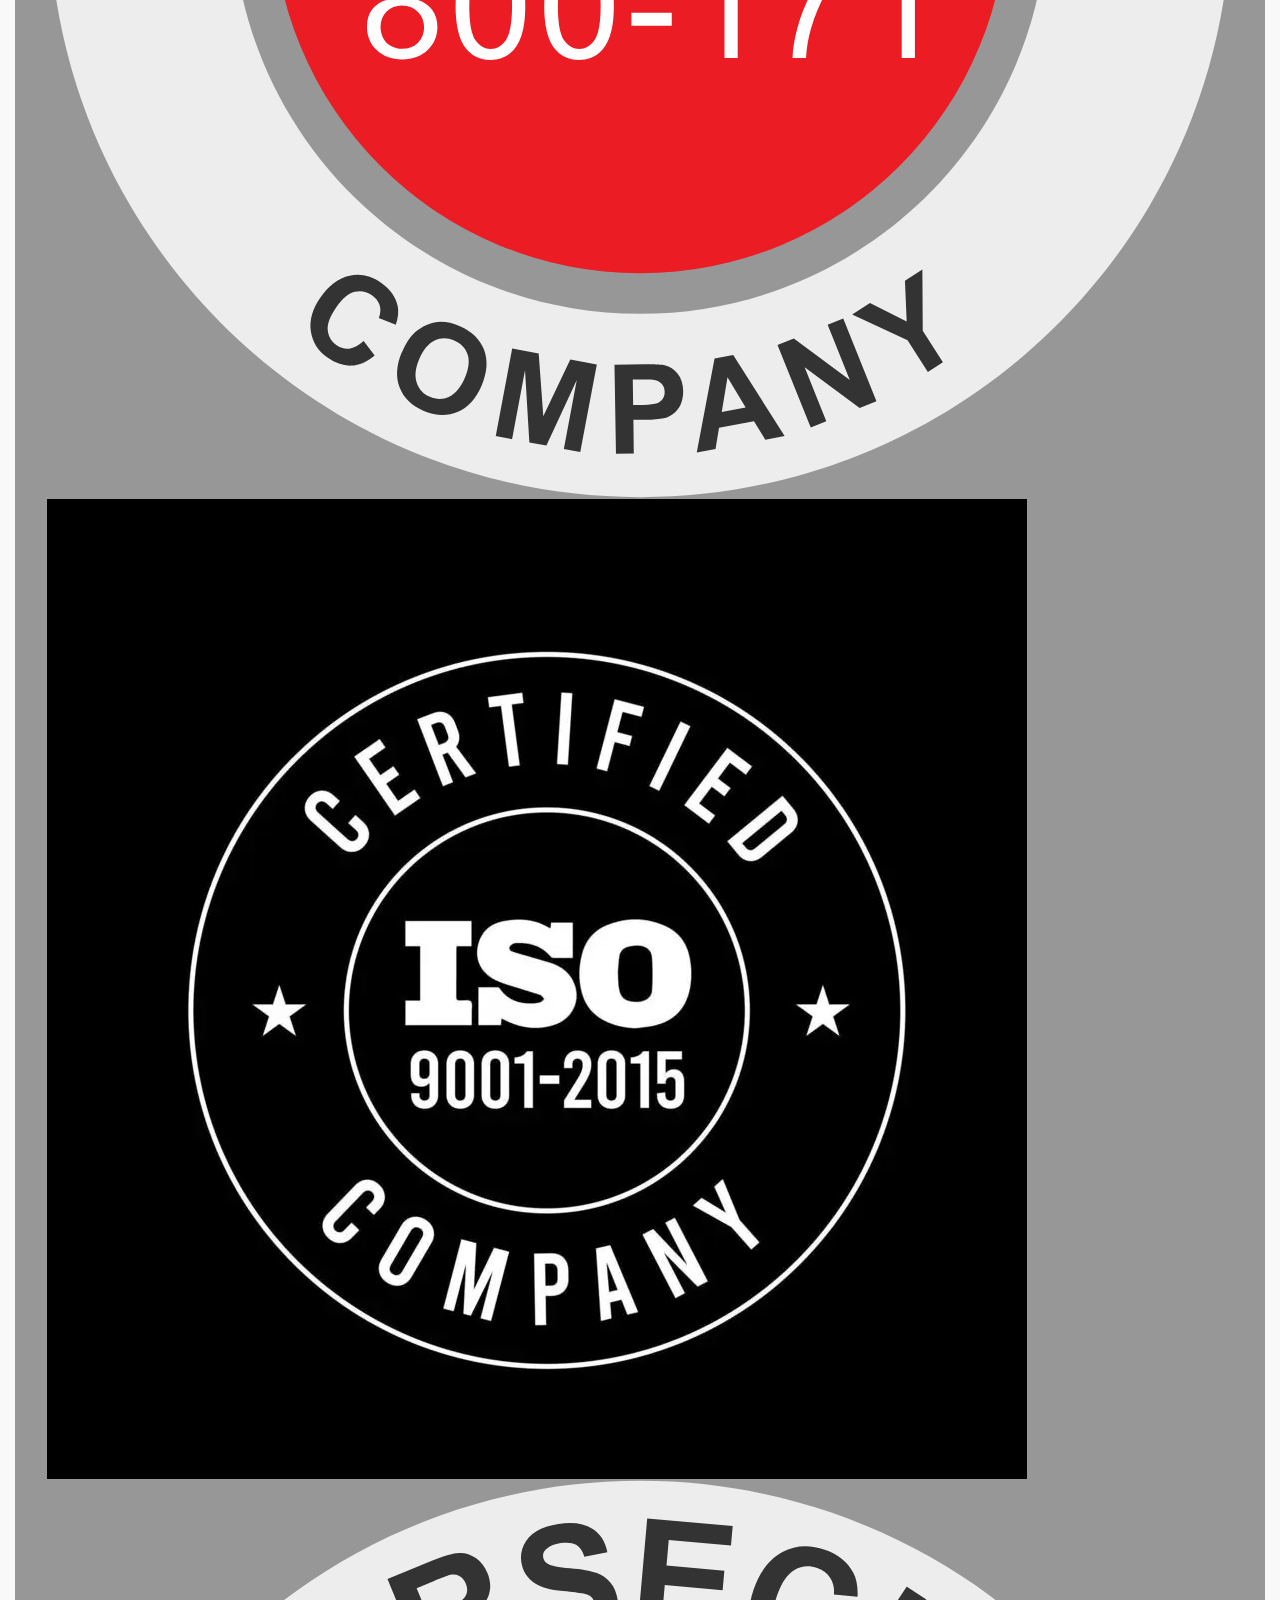
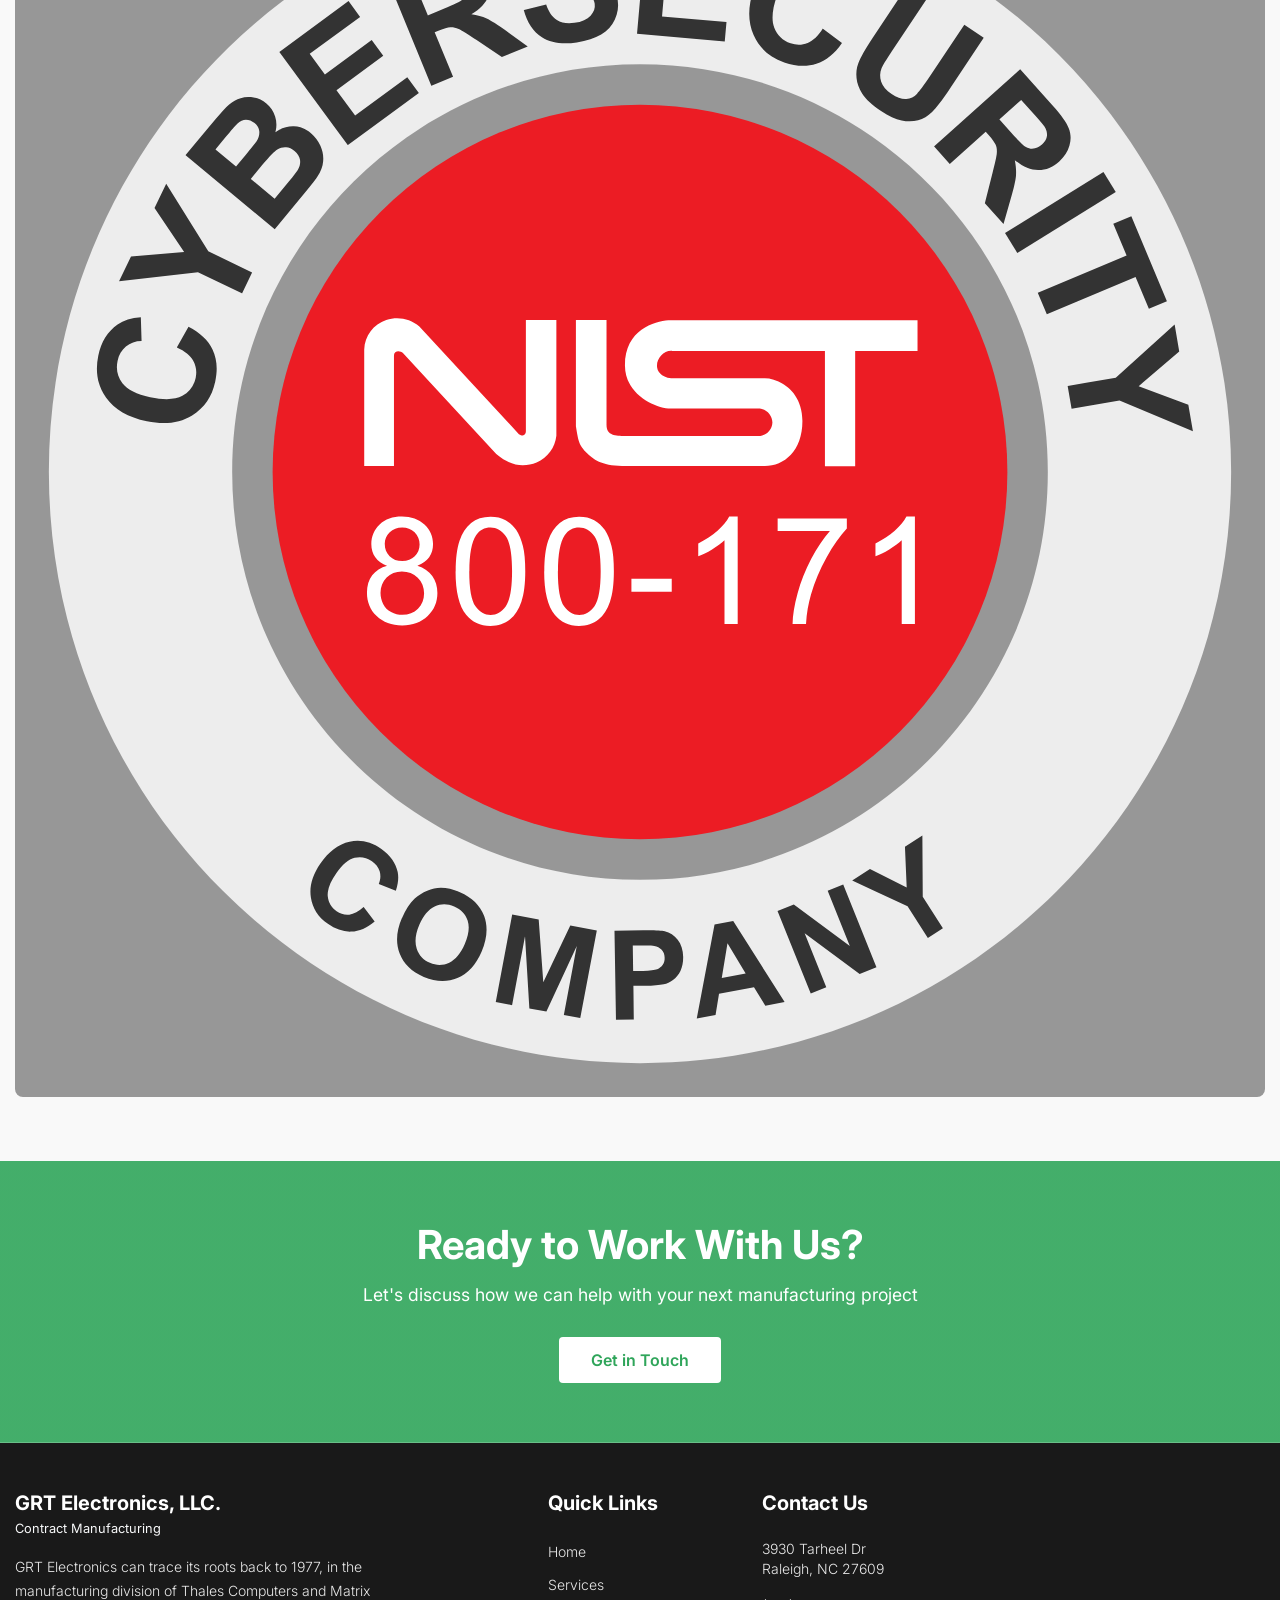
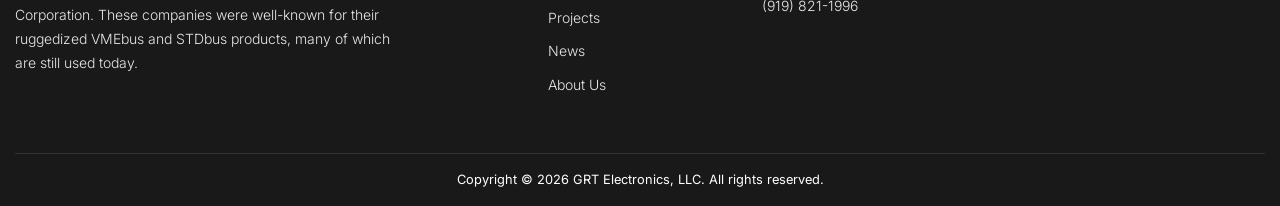
==== commit 34595125: "update the changes" ====
--- a/about.html
+++ b/about.html
@@ -35,10 +35,10 @@
           <div class="col-md-12 topbar_left_side">
             <ul class="d-flex justify-content-start">
               <li>
-                <a href="#"><i class="fa fa-envelope-o" aria-hidden="true"></i> sales@grtelectronics.com</a>
+                <a href="mailto:sales@grtelectronics.com"><i class="fa fa-envelope-o" aria-hidden="true"></i> sales@grtelectronics.com</a>
               </li>
               <li>
-                <a href="#"><i class="fa fa-phone" aria-hidden="true"></i> (919) 821-1996</a>
+                <a href="tel:+19198211996"><i class="fa fa-phone" aria-hidden="true"></i> (919) 821-1996</a>
               </li>
             </ul>
           </div>
@@ -59,14 +59,14 @@
         <div class="collapse navbar-collapse" id="navbarNav">
           <ul class="navbar-nav mx-auto">
             <li class="nav-item active"><a class="nav-link" href="/">Home</a></li>
-            <li class="nav-item"><a class="nav-link" href="#">Services <i class="fa fa-angle-down"></i></a></li>
-            <li class="nav-item"><a class="nav-link" href="#">Products <i class="fa fa-angle-down"></i></a></li>
-            <li class="nav-item"><a class="nav-link" href="#">Projects <i class="fa fa-angle-down"></i></a></li>
+            <li class="nav-item"><a class="nav-link" href="/services.html">Services <i class="fa fa-angle-down"></i></a></li>
+            <li class="nav-item"><a class="nav-link" href="/products.html">Products <i class="fa fa-angle-down"></i></a></li>
+            <li class="nav-item"><a class="nav-link" href="/projects.html">Projects <i class="fa fa-angle-down"></i></a></li>
             <li class="nav-item"><a class="nav-link" href="/about.html">About Us</a></li>
             <li class="nav-item"><a class="nav-link" href="/contact.html">Contact</a></li>
           </ul>
           <div class="form-inline mt-2 mt-lg-0">
-            <a href="#" class="btn btn-success btn-sm px-4 py-2 font-weight-bold shadow-sm custom-btn">Request
+            <a href="/contact.html" class="btn btn-success btn-sm px-4 py-2 font-weight-bold shadow-sm custom-btn">Request
               a
               Quote</a>
           </div>
@@ -157,11 +157,11 @@
                 <h2>Our Certifications </h2>                
                 <div class="logo-slider-container">
                     <div class="logo-slider">                        
-                        <div><img src="/assets/images/AS-9100-logo-ol.svg" alt="Partner"></div>
+                        <div><img src="/assets/images/ISO-9001_2015.webp" alt="Partner"></div>
                         <div><img src="/assets/images/NIST-800-logo-olrd.svg" alt="Partner"></div>
-                        <div><img src="/assets/images/AS-9100-logo-ol.svg" alt="Partner"></div>
+                        <div><img src="/assets/images/ISO-9001_2015.webp" alt="Partner"></div>
                         <div><img src="/assets/images/NIST-800-logo-olrd.svg" alt="Partner"></div>
-                        <div><img src="/assets/images/AS-9100-logo-ol.svg" alt="Partner"></div>
+                        <div><img src="/assets/images/ISO-9001_2015.webp" alt="Partner"></div>
                         <div><img src="/assets/images/NIST-800-logo-olrd.svg" alt="Partner"></div>                      
                     </div>
                 </div>
@@ -172,7 +172,7 @@
     <section class="cta-section" id="contact">
         <h2>Ready to Work With Us?</h2>
         <p>Let's discuss how we can help with your next manufacturing project</p>
-        <button class="cta-button-white">Get in Touch</button>
+        <a href="/contact.html" class="cta-button-white">Get in Touch</a>
     </section>
 
     <!-- Footer -->
@@ -191,12 +191,12 @@
         </div>
         <div class="col-md-2 offset-md-1 mb-4">
           <h5 class="font-weight-bold text-white mb-4">Quick Links</h5>
-          <ul class="list-unstyled small footer-links" style="line-height:1.8;">
-            <li><a href="#" class="text-white ">Home</a></li>
-            <li><a href="#" class="text-white  ">Services</a></li>
-            <li><a href="#" class="text-white ">Projects</a></li>
+           <ul class="list-unstyled small footer-links" style="line-height:1.8;">
+            <li><a href="/index.html" class="text-white ">Home</a></li>
+            <li><a href="/services.html" class="text-white  ">Services</a></li>
+            <li><a href="/projects.html" class="text-white ">Projects</a></li>
             <li><a href="/news.html" class="text-white  ">News</a></li>
-            <li><a href="#" class="text-white ">About Us</a></li>
+            <li><a href="/about.html" class="text-white ">About Us</a></li>
           </ul>
         </div>
 
@@ -206,7 +206,7 @@
             <address>
               3930 Tarheel Dr <br>Raleigh, NC 27609
             </address>
-            <p class="text-light mb-0"><a href="tel: (919) 872-3850">(919) 872-3850</a></p>
+            <p class="text-light mb-0"><a href="tel: (919) 821-1996">(919) 821-1996</a></p>
           </div>
         </div>
         <div class="col-md-3 mb-4 text-center">
@@ -229,6 +229,7 @@
   <script src="https://maxcdn.bootstrapcdn.com/bootstrap/4.0.0/js/bootstrap.min.js"></script>
   <script src="https://unpkg.com/aos@2.3.1/dist/aos.js"></script>
   <script type="text/javascript" src="https://cdn.jsdelivr.net/npm/slick-carousel@1.8.1/slick/slick.min.js"></script>
+  <script src="/assets/js/custom.js"></script>
 
     <script>
          $(document).ready(function() {
@@ -321,7 +322,7 @@
             observer.observe(el);
         });
 
-        function startCounter() {
+          function startCounter() {
         $('.stat-number').each(function () {
             var $this = $(this);
             var text = $this.text();
@@ -344,8 +345,7 @@
             });
         });
     }
-
-    // Run when section is visible
+     // Run when section is visible
     var counted = false;
 
     $(window).on('scroll', function () {
@@ -356,6 +356,8 @@
             counted = true;
         }
     });
+
+   
     </script>
 </body>
 </html>
--- a/assets/css/style.css
+++ b/assets/css/style.css
@@ -1,8 +1,7 @@
 body,
 html {
   font-size: 16px;
-  line-height: 20px;
-  overflow-x: hidden;
+  line-height: 20px;  
 }
 
 body * {
@@ -33,7 +32,8 @@
 h5,
 h6 {
   margin-top: 0;
-  color: #020202;
+  color: #2fa55a;
+  font-weight: 700;
 }
 
 img {
@@ -53,6 +53,44 @@
 body {
   /* font-family: "Figtree", sans-serif; */
   font-family: "Inter", sans-serif;
+}
+
+.hero {
+  background: linear-gradient(rgba(0, 0, 0, 0.5), rgba(0, 0, 0, 0.5)), url('https://via.placeholder.com/1920x500?text=About+Us+Hero');
+  background-size: cover;
+  background-position: center;
+  height: 500px;
+  display: flex;
+  align-items: center;
+  justify-content: center;
+  text-align: center;
+  color: white;
+  /* padding: 2rem; */
+}
+
+.hero-content {
+  width: 100%;
+  height: 100%;
+  display: flex;
+  flex-direction: column;
+  align-items: center;
+  justify-content: center;
+  background: #00000094;
+  padding: 0;
+}
+
+.hero-content h1 {
+  font-size: 3.5rem;
+  margin-bottom: 1rem;
+  font-weight: 700;
+  animation: fadeInUp 1s ease-out;
+  color: #fff;
+}
+
+.hero-content p {
+  font-size: 1.2rem;
+  margin-bottom: 2rem;
+  animation: fadeInUp 1s ease-out 0.2s backwards;
 }
 
 .text-success {
@@ -539,4 +577,145 @@
 
 .blog-grid .card-img-top {
   border-radius: 12px;
-}+}
+
+/*//////////////////////////////////////*/
+/* modal popup style start from here ///*/
+/*//////////////////////////////////////*/
+.popup-overlay {
+  position: fixed;
+  top: 0;
+  left: 0;
+  width: 100%;
+  height: 100%;
+  background: rgba(0, 0, 0, 0.6);
+  display: none;
+  justify-content: center;
+  align-items: center;
+}
+
+.popup-box {
+  background: #fff;
+  padding: 30px;
+  border-radius: 10px;
+  transform: scale(0.7);
+  opacity: 0;
+  transition: all 0.3s ease;
+  width: 450px;
+  text-align: center;
+  position: relative;
+  height: 320px;
+  margin: auto;
+  top: 25%;
+}
+
+.popup-box.active {
+  transform: scale(1);
+  opacity: 1;
+}
+
+.close-popup {
+  position: absolute;
+  top: 10px;
+  right: 15px;
+  cursor: pointer;
+  font-size: 20px;
+}
+
+.stats {
+  background-color: #000;
+  color: white;
+  padding: 60px 20px;
+}
+
+.stats .section-title {
+  margin-bottom: 2rem;
+}
+
+.stats-container {
+  max-width: 1200px;
+  margin: 0 auto;
+  display: grid;
+  grid-template-columns: repeat(auto-fit, minmax(250px, 1fr));
+  gap: 2rem;
+}
+
+.stat-card {
+  background: rgba(255, 255, 255, 0.05);
+  padding: 2rem;
+  border-radius: 8px;
+  border-left: 4px solid #2fa55a;
+  text-align: center;
+  opacity: 0;
+  animation: fadeInUp 0.8s ease-out forwards;
+}
+
+.stat-card:nth-child(2) {
+  animation-delay: 0.1s;
+}
+
+.stat-card:nth-child(3) {
+  animation-delay: 0.2s;
+}
+
+.stat-card:nth-child(4) {
+  animation-delay: 0.3s;
+}
+
+.stat-number {
+  font-size: 2.5rem;
+  font-weight: bold;
+  color: #2fa55a;
+  margin-bottom: 0.5rem;
+}
+
+.stat-label {
+  font-size: 1rem;
+  color: #ccc;
+}
+
+
+    /* CTA Section */
+    .cta-section {
+        background: linear-gradient(rgba(47, 165, 90, 0.9), rgba(47, 165, 90, 0.9)), url('https://via.placeholder.com/1920x400?text=CTA');
+        background-size: cover;
+        background-position: center;
+        padding: 60px 20px;
+        text-align: center;
+        color: white;
+    }
+
+    .cta-section h2 {
+        font-size: 2.5rem;
+        margin-bottom: 1rem;
+        animation: fadeInUp 0.8s ease-out;
+        color: white;
+    }
+
+    .cta-section p {
+        font-size: 1.1rem;
+        margin-bottom: 2rem;
+        animation: fadeInUp 0.8s ease-out 0.2s backwards;
+    }
+
+    .cta-button-white {
+        background-color: white;
+        color: #2fa55a;
+        padding: 0.8rem 2rem;
+        border: none;
+        border-radius: 4px;
+        cursor: pointer;
+        font-size: 1rem;
+        font-weight: 600;
+        transition: background-color 0.3s;
+        text-decoration: none;
+        display: inline-block;
+        animation: fadeInUp 0.8s ease-out 0.4s backwards;
+        transition: 0.3s;
+    }
+
+    .cta-button-white:hover {
+        background-color: #f0f0f0;
+        transform: translate(0px, -10px);
+
+    }
--- a/assets/css/about.css
+++ b/assets/css/about.css
@@ -1,451 +1,304 @@
-   /* Hero Section */
-   h2,h3{
-    color: #2fa55a;
-    font-weight: 700;
-   }
+    .hero {
+        background: linear-gradient(rgba(0, 0, 0, 0.5), rgba(0, 0, 0, 0.5)), url('https://via.placeholder.com/1920x500?text=About+Us+Hero');
+        background-size: cover;
+        background-position: center;
+        height: 500px;
+        display: flex;
+        align-items: center;
+        justify-content: center;
+        text-align: center;
+        color: white;
+        /* padding: 2rem; */
+    }
+
+    .hero-content {
+        width: 100%;
+        height: 100%;
+        display: flex;
+        flex-direction: column;
+        align-items: center;
+        justify-content: center;
+        background: #00000094;
+        padding: 0;
+    }
+
+    .hero-content h1 {
+        font-size: 3.5rem;
+        margin-bottom: 1rem;
+        font-weight: 700;
+        animation: fadeInUp 1s ease-out;
+        color: #fff;
+    }
+
+    .hero-content p {
+        font-size: 1.2rem;
+        margin-bottom: 2rem;
+        animation: fadeInUp 1s ease-out 0.2s backwards;
+    }
+
+    /* About Description Section */
+    .about-description {
+        padding: 60px 20px;
+        max-width: 1200px;
+        margin: 0 auto;
+        display: grid;
+        grid-template-columns: 1fr 1fr;
+        gap: 4rem;
+        align-items: center;
+    }
+
+    .about_img {
+        height: 100%;
+        object-fit: cover;
+    }
+
+    .about-description img {
+        width: 100%;
+        border-radius: 8px;
+        opacity: 0;
+        animation: fadeInScale 0.8s ease-out forwards;
+    }
+
+    .about-description-content h2 {
+        animation: fadeInUp 0.8s ease-out forwards;
+    }
+
+    .about-description-content p {
+        font-size: 1rem;
+        color: #555;
+        margin-bottom: 1.5rem;
+        line-height: 1.8;
+        opacity: 0;
+        animation: fadeInUp 0.8s ease-out 0.1s forwards;
+    }
+
+    .about-description-content ul {
+        list-style: none;
+        margin-bottom: 2rem;
+        opacity: 0;
+        animation: fadeInUp 0.8s ease-out 0.2s forwards;
+    }
+
+    .about-description-content li {
+        padding: 0.5rem 0;
+        padding-left: 2rem;
+        position: relative;
+        color: #555;
+    }
+
+    .about-description-content li:before {
+        content: "✓";
+        position: absolute;
+        left: 0;
+        color: #2fa55a;
+        font-weight: bold;
+        font-size: 1.2rem;
+    }
+
+    /* Mission & Vision Section */
+    .mission-vision {
+        background-color: #f8f9fa;
+        padding: 60px 20px;
+    }
+
+    .mission-img img,
+    .vision-img img {
+        border-radius: 10px;
+        height: 100%;
+        width: 100%;
+    }
+
+    .mission-img,
+    .vision-img {
+        height: 310px;
+    }
+
+    .section-title {
+        text-align: center;
+        font-size: 2.2rem;
+        margin-bottom: 2rem;
+        /* color: #000; */
+    }
+
+    .mission-vision-container {
+        max-width: 1200px;
+        margin: 0 auto;
+        display: grid;
+        grid-template-columns: 1fr 1fr;
+        gap: 3rem;
+    }
+
+    .mission-card,
+    .vision-card {
+        background: white;
+        padding: 3rem;
+        border-radius: 8px;
+        /* box-shadow: 0 2px 8px rgba(0, 0, 0, 0.1); */
+        opacity: 0;
+        animation: fadeInUp 0.8s ease-out forwards;
+    }
+
+    .vision-card {
+        animation-delay: 0.2s;
+    }
+
+    .mission-card h3,
+    .vision-card h3 {
+        font-size: 1.8rem;
+        color: #2fa55a;
+        margin-bottom: 1rem;
+    }
+
+    .mission-card p,
+    .vision-card p {
+        color: #555;
+        font-size: 1rem;
+        line-height: 1.8;
+    }
+
+
+
+    .logo-slider-container {
+        background: #979797;
+        padding: 2rem;
+        border-radius: 8px;
+        margin-top: 2rem;
+    }
+
+    .logo-slider-section {
+        background-color: #f9f9f9;
+        padding: 4rem 0;
+        overflow: hidden;
+    }
+
+    .logo-slider-section h2 {
+        text-align: center;
+        font-size: 2.5rem;
+        color: #2FA55A;
+        margin-bottom: 0.5rem;
+    }
+
+    .section-subtitle {
+        text-align: center;
+        color: #666;
+        margin-bottom: 3rem;
+        font-size: 1.1rem;
+    }
+
+    .logo-slider-section .slick-slide img {
+        max-width: 150px;
+        max-height: 120px;
+        object-fit: contain;
+        filter: grayscale(100%);
+        transition: filter 0.3s ease;
+        border-radius: 100px;
+    }
+
+    .logo-slider .slick-track .slick-slide.slick-current.slick-active.slick-center img {
+        filter: grayscale(0%);
+    }
+
+    .logo-slider .slick-track .slick-slide {
+        display: flex;
+        justify-content: center;
+    }
+
+    /* Responsive */
+    @media (max-width: 768px) {
+        .hero-content h1 {
+            font-size: 2rem;
+        }
+
         .hero {
-            background: linear-gradient(rgba(0, 0, 0, 0.5), rgba(0, 0, 0, 0.5)), url('https://via.placeholder.com/1920x500?text=About+Us+Hero');
-            background-size: cover;
-            background-position: center;
-            height: 500px;
-            display: flex;
-            align-items: center;
-            justify-content: center;
-            text-align: center;
-            color: white;
-            /* padding: 2rem; */
-        }
-        .hero-content {
-            width: 100%;
-            height: 100%;
-            display: flex;
-            flex-direction: column;
-            align-items: center;
-            justify-content: center;
-            background: #00000094;
-            padding: 0;
-        }
+            height: 300px;
+        }
+
+        .vision-img {
+            order: 4;
+        }
+
+        .hero-content p {
+            font-size: 1rem;
+        }
+
+        .about-description {
+            grid-template-columns: 1fr;
+            gap: 2rem;
+            padding-bottom: 0;
+        }
+
+        .mission-vision-container {
+            grid-template-columns: 1fr;
+        }
+
+
+        .about-description-content h2 {
+            font-size: 1.8rem;
+        }
+
+        .section-title {
+            font-size: 1.8rem;
+        }
+
+        .stat-number {
+            font-size: 2rem;
+        }
+
+        .cta-section h2 {
+            font-size: 1.8rem;
+        }
+    }
+
+    @media (max-width: 480px) {
 
         .hero-content h1 {
-            font-size: 3.5rem;
-            margin-bottom: 1rem;
-            font-weight: 700;
-            animation: fadeInUp 1s ease-out;
-            color: #fff;
-        }
-
-        .hero-content p {
-            font-size: 1.3rem;
-            margin-bottom: 2rem;
-            animation: fadeInUp 1s ease-out 0.2s backwards;
-        }
-
-        /* About Description Section */
-        .about-description {
-            padding: 60px 20px;
-            max-width: 1200px;
-            margin: 0 auto;
-            display: grid;
-            grid-template-columns: 1fr 1fr;
-            gap: 4rem;
-            align-items: center;
-        }
-        .about_img{
-            height: 100%;
-            object-fit: cover;
-        }
-        .about-description img {
-            width: 100%;
-            border-radius: 8px;
+            font-size: 1.5rem;
+        }
+
+        .about-description-content h2 {
+            font-size: 1.5rem;
+        }
+
+        .stats-container {
+            grid-template-columns: 1fr;
+        }
+
+        .team-grid {
+            grid-template-columns: 1fr;
+        }
+    }
+
+    /* Animations */
+    @keyframes fadeInUp {
+        from {
             opacity: 0;
-            animation: fadeInScale 0.8s ease-out forwards;
-        }
-
-        .about-description-content h2 {            
-            animation: fadeInUp 0.8s ease-out forwards;
-        }
-
-        .about-description-content p {
-            font-size: 1rem;
-            color: #555;
-            margin-bottom: 1.5rem;
-            line-height: 1.8;
+            transform: translateY(30px);
+        }
+
+        to {
+            opacity: 1;
+            transform: translateY(0);
+        }
+    }
+
+    @keyframes fadeInScale {
+        from {
             opacity: 0;
-            animation: fadeInUp 0.8s ease-out 0.1s forwards;
-        }
-
-        .about-description-content ul {
-            list-style: none;
-            margin-bottom: 2rem;
-            opacity: 0;
-            animation: fadeInUp 0.8s ease-out 0.2s forwards;
-        }
-
-        .about-description-content li {
-            padding: 0.5rem 0;
-            padding-left: 2rem;
-            position: relative;
-            color: #555;
-        }
-
-        .about-description-content li:before {
-            content: "✓";
-            position: absolute;
-            left: 0;
-            color: #2fa55a;
-            font-weight: bold;
-            font-size: 1.2rem;
-        }
-
-        /* Mission & Vision Section */
-        .mission-vision {
-            background-color: #f8f9fa;
-            padding: 60px 20px;
-        }
-        .mission-img img , .vision-img img{
-            border-radius: 10px;
-            height: 100%;
-            width: 100%;
-        }
-        .mission-img, .vision-img{            
-            height: 310px;            
-        }
-        .section-title {
-            text-align: center;
-            font-size: 2.2rem;
-            margin-bottom: 2rem;
-            /* color: #000; */
-        }
-
-        .mission-vision-container {
-            max-width: 1200px;
-            margin: 0 auto;
-            display: grid;
-            grid-template-columns: 1fr 1fr;
-            gap: 3rem;
-        }
-
-        .mission-card, .vision-card {
-            background: white;
-            padding: 3rem;
-            border-radius: 8px;
-            /* box-shadow: 0 2px 8px rgba(0, 0, 0, 0.1); */
-            opacity: 0;
-            animation: fadeInUp 0.8s ease-out forwards;
-        }
-
-        .vision-card {
-            animation-delay: 0.2s;
-        }
-
-        .mission-card h3, .vision-card h3 {
-            font-size: 1.8rem;
-            color: #2fa55a;
-            margin-bottom: 1rem;
-        }
-
-        .mission-card p, .vision-card p {
-            color: #555;
-            font-size: 1rem;
-            line-height: 1.8;
-        }
-
-        /* Stats Section */
-        .stats {
-            background-color: #000;
-            color: white;
-            padding: 60px 20px;
-        }
-
-        .stats .section-title {            
-            margin-bottom: 2rem;
-        }
-
-        .stats-container {
-            max-width: 1200px;
-            margin: 0 auto;
-            display: grid;
-            grid-template-columns: repeat(auto-fit, minmax(250px, 1fr));
-            gap: 2rem;
-        }
-
-        .stat-card {
-            background: rgba(255, 255, 255, 0.05);
-            padding: 2rem;
-            border-radius: 8px;
-            border-left: 4px solid #2fa55a;
-            text-align: center;
-            opacity: 0;
-            animation: fadeInUp 0.8s ease-out forwards;
-        }
-
-        .stat-card:nth-child(2) {
-            animation-delay: 0.1s;
-        }
-
-        .stat-card:nth-child(3) {
-            animation-delay: 0.2s;
-        }
-
-        .stat-card:nth-child(4) {
-            animation-delay: 0.3s;
-        }
-
-        .stat-number {
-            font-size: 2.5rem;
-            font-weight: bold;
-            color: #2fa55a;
-            margin-bottom: 0.5rem;
-        }
-
-        .stat-label {
-            font-size: 1rem;
-            color: #ccc;
-        }
-
-        /* Team Section */
-        .team {
-            padding: 6rem 2rem;
-            background-color: #fff;
-        }
-
-        .team-container {
-            max-width: 1200px;
-            margin: 0 auto;
-        }
-
-        .team-grid {
-            display: grid;
-            grid-template-columns: repeat(auto-fit, minmax(280px, 1fr));
-            gap: 3rem;
-            margin-top: 3rem;
-        }
-
-        .team-member {
-            text-align: center;
-            opacity: 0;
-            animation: fadeInUp 0.8s ease-out forwards;
-        }
-
-        .team-member:nth-child(2) {
-            animation-delay: 0.1s;
-        }
-
-        .team-member:nth-child(3) {
-            animation-delay: 0.2s;
-        }
-
-        .team-member:nth-child(4) {
-            animation-delay: 0.3s;
-        }
-
-        .team-member-image {
-            width: 150px;
-            height: 150px;
-            margin: 0 auto 1.5rem;
-            border-radius: 50%;
-            overflow: hidden;
-            border: 4px solid #2fa55a;
-        }
-
-        .team-member-image img {
-            width: 100%;
-            height: 100%;
-            object-fit: cover;
-        }
-
-        .team-member h3 {
-            font-size: 1.3rem;
-            color: #000;
-            margin-bottom: 0.5rem;
-        }
-
-        .team-member-role {
-            color: #2fa55a;
-            font-weight: 600;
-            margin-bottom: 1rem;
-        }
-
-        .team-member-bio {
-            color: #555;
-            font-size: 0.95rem;
-            line-height: 1.6;
-        }
-
-        /* CTA Section */
-        .cta-section {
-            background: linear-gradient(rgba(47, 165, 90, 0.9), rgba(47, 165, 90, 0.9)), url('https://via.placeholder.com/1920x400?text=CTA');
-            background-size: cover;
-            background-position: center;
-            padding: 60px 20px;
-            text-align: center;
-            color: white;
-        }
-
-        .cta-section h2 {
-            font-size: 2.5rem;
-            margin-bottom: 1rem;
-            animation: fadeInUp 0.8s ease-out;
-             color: white;
-        }
-
-        .cta-section p {
-            font-size: 1.1rem;
-            margin-bottom: 2rem;
-            animation: fadeInUp 0.8s ease-out 0.2s backwards;
-        }
-
-        .cta-button-white {
-            background-color: white;
-            color: #2fa55a;
-            padding: 0.8rem 2rem;
-            border: none;
-            border-radius: 4px;
-            cursor: pointer;
-            font-size: 1rem;
-            font-weight: 600;
-            transition: background-color 0.3s;
-            text-decoration: none;
-            display: inline-block;
-            animation: fadeInUp 0.8s ease-out 0.4s backwards;
-            transition: 0.3s;
-        }
-
-        .cta-button-white:hover {
-            background-color: #f0f0f0;
-            transform: translate(0px, -10px);
-            
-        }
-
-       .logo-slider-container {
-            background: #979797;
-            padding: 2rem;
-            border-radius: 8px;
-            margin-top: 2rem;
-        }
-        .logo-slider-section {
-            background-color: #f9f9f9;
-            padding: 4rem 0;
-            overflow: hidden;
-        }
-        .logo-slider-section h2 {
-            text-align: center;
-            font-size: 2.5rem;
-            color: #2FA55A;
-            margin-bottom: 0.5rem;
-        }
-        .section-subtitle {
-            text-align: center;
-            color: #666;
-            margin-bottom: 3rem;
-            font-size: 1.1rem;
-        }
-        .logo-slider-section .slick-slide img {
-            max-width: 150px;
-            max-height: 80px;
-            object-fit: contain;
-            filter: grayscale(100%);
-            transition: filter 0.3s ease;
-        }
-        .logo-slider .slick-track .slick-slide.slick-current.slick-active.slick-center img{
-            filter: grayscale(0%);
-        }
-        .logo-slider .slick-track .slick-slide{
-            display: flex;
-            justify-content: center;
-        }
-        /* Responsive */
-        @media (max-width: 768px) {
-            .hero-content h1 {
-                font-size: 2rem;
-            }
-            .hero{
-                height: 300px;
-            }
-            .vision-img {
-                order: 4;
-            }
-
-            .hero-content p {
-                font-size: 1rem;
-            }
-
-            .about-description {
-                grid-template-columns: 1fr;
-                gap: 2rem;
-                padding-bottom: 0;
-            }
-
-            .mission-vision-container {
-                grid-template-columns: 1fr;
-            }
-
-            
-            .about-description-content h2 {
-                font-size: 1.8rem;
-            }
-
-            .section-title {
-                font-size: 1.8rem;
-            }
-
-            .stat-number {
-                font-size: 2rem;
-            }
-
-            .cta-section h2 {
-                font-size: 1.8rem;
-            }
-        }
-
-        @media (max-width: 480px) {
-            
-            .hero-content h1 {
-                font-size: 1.5rem;
-            }
-
-            .about-description-content h2 {
-                font-size: 1.5rem;
-            }
-
-            .stats-container {
-                grid-template-columns: 1fr;
-            }
-
-            .team-grid {
-                grid-template-columns: 1fr;
-            }
-        }
-
-        /* Animations */
-        @keyframes fadeInUp {
-            from {
-                opacity: 0;
-                transform: translateY(30px);
-            }
-            to {
-                opacity: 1;
-                transform: translateY(0);
-            }
-        }
-
-        @keyframes fadeInScale {
-            from {
-                opacity: 0;
-                transform: scale(0.95);
-            }
-            to {
-                opacity: 1;
-                transform: scale(1);
-            }
-        }
-
-        /* Intersection Observer - Scroll Animations */
-        /* .scroll-animate {
-            opacity: 0;
-            animation-fill-mode: forwards;
-        } */
-
-        .scroll-animate.in-view {
-            animation: fadeInUp 0.8s ease-out forwards;
-        }+            transform: scale(0.95);
+        }
+
+        to {
+            opacity: 1;
+            transform: scale(1);
+        }
+    }
+
+    /* Intersection Observer - Scroll Animations */
+    /* .scroll-animate {
+    opacity: 0;
+    animation-fill-mode: forwards;
+    } */
+
+    .scroll-animate.in-view {
+        animation: fadeInUp 0.8s ease-out forwards;
+    }
